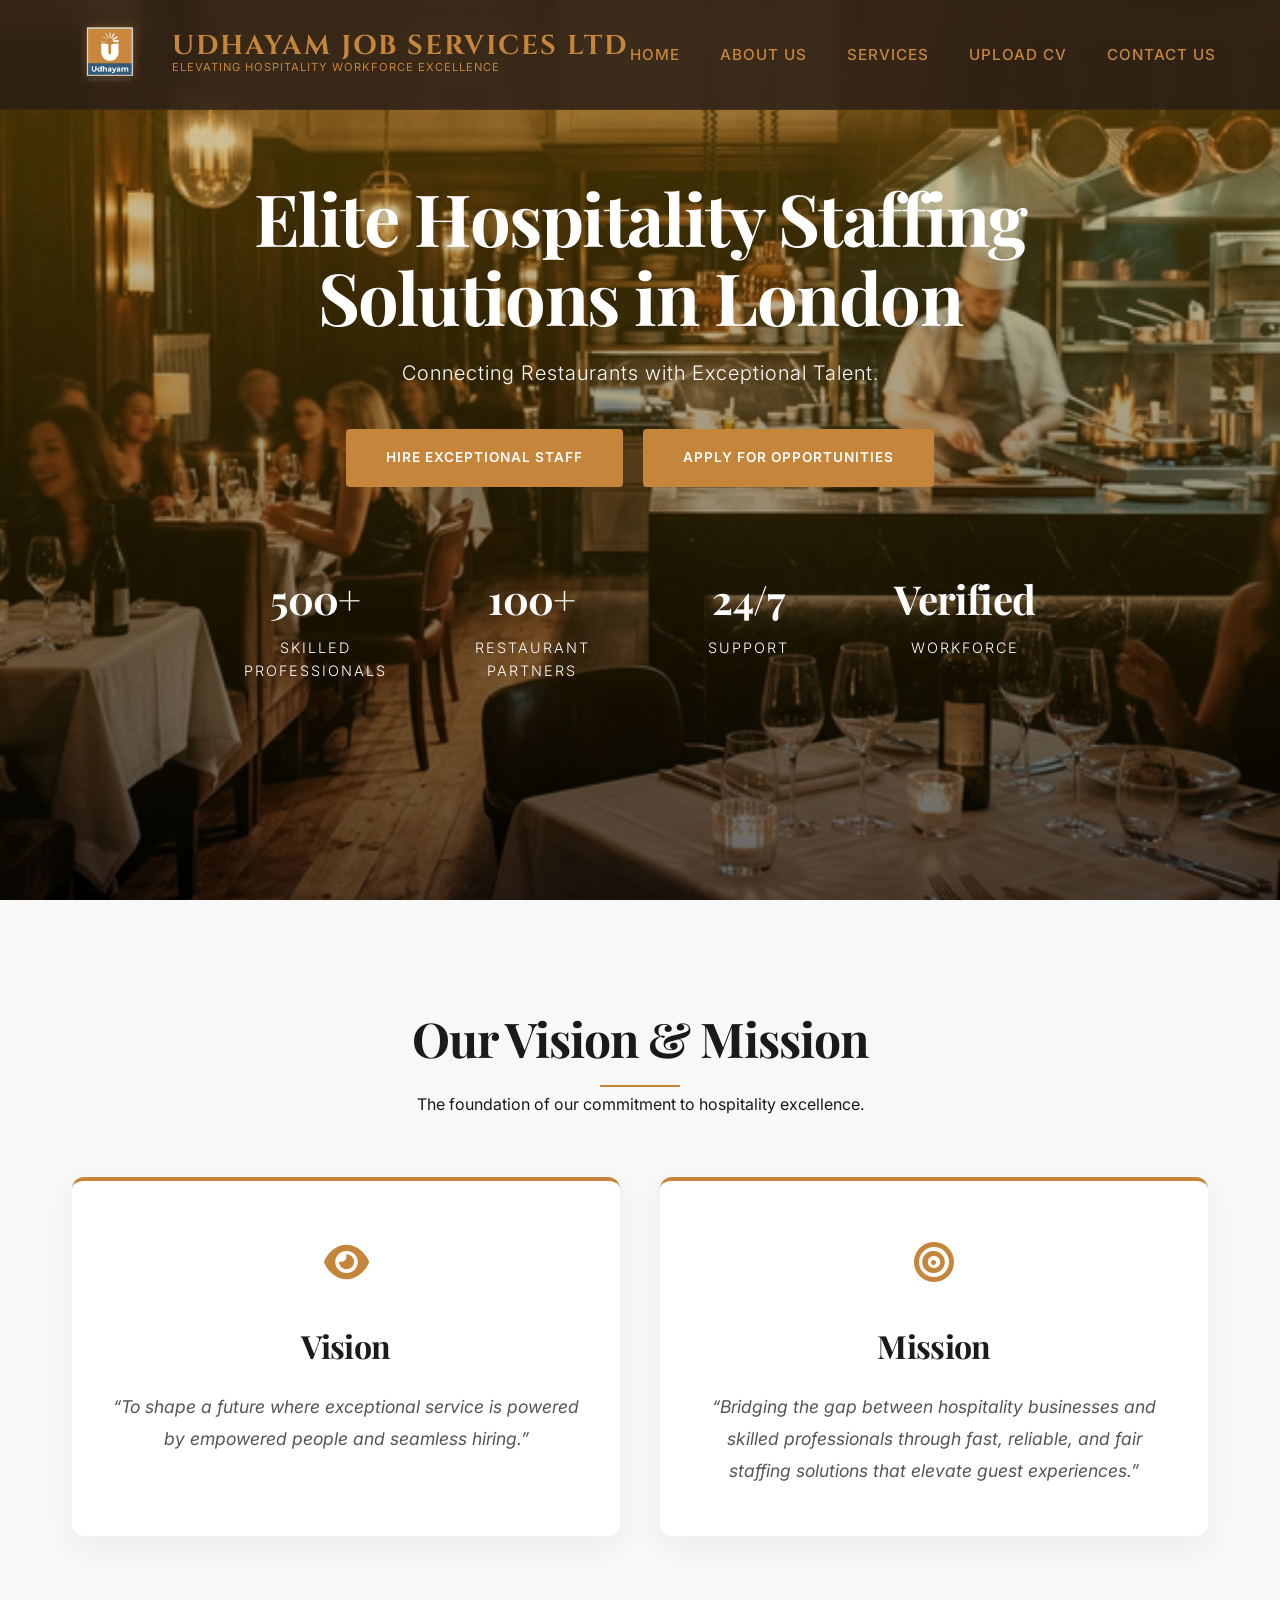
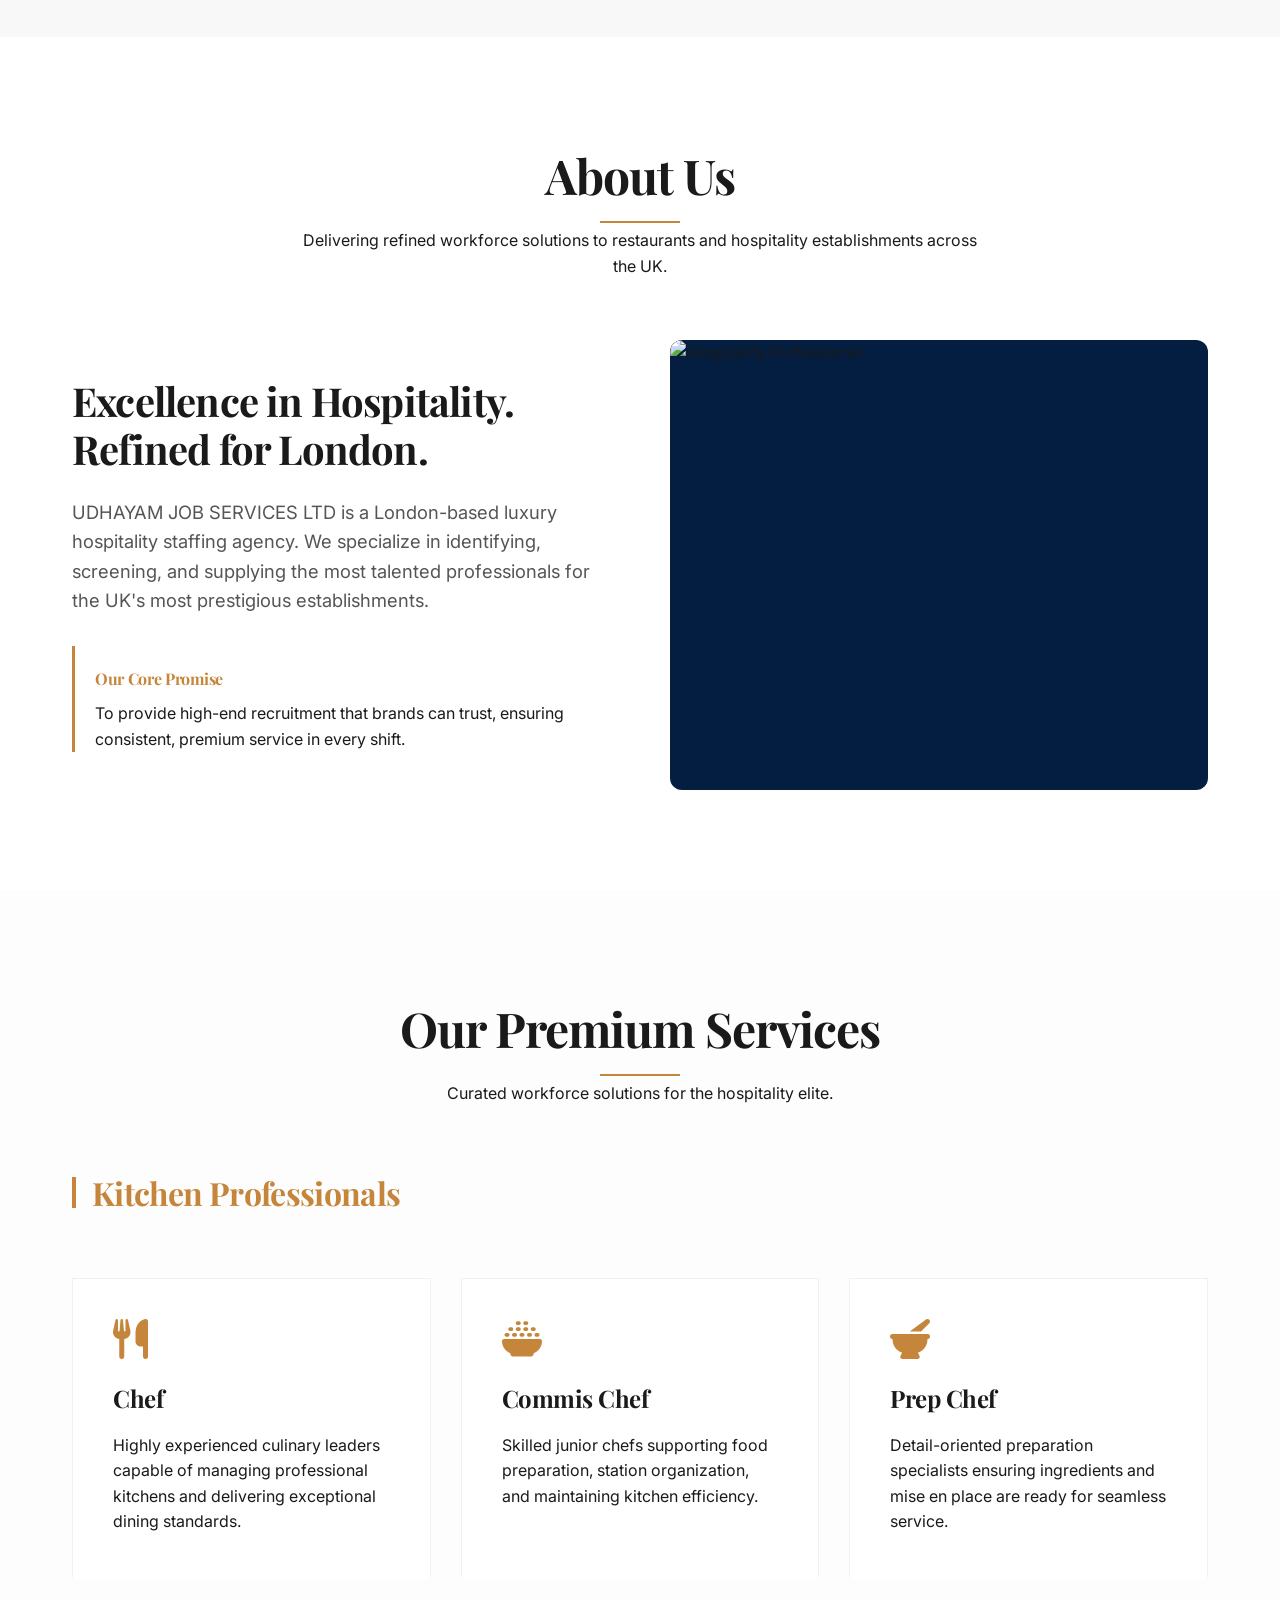
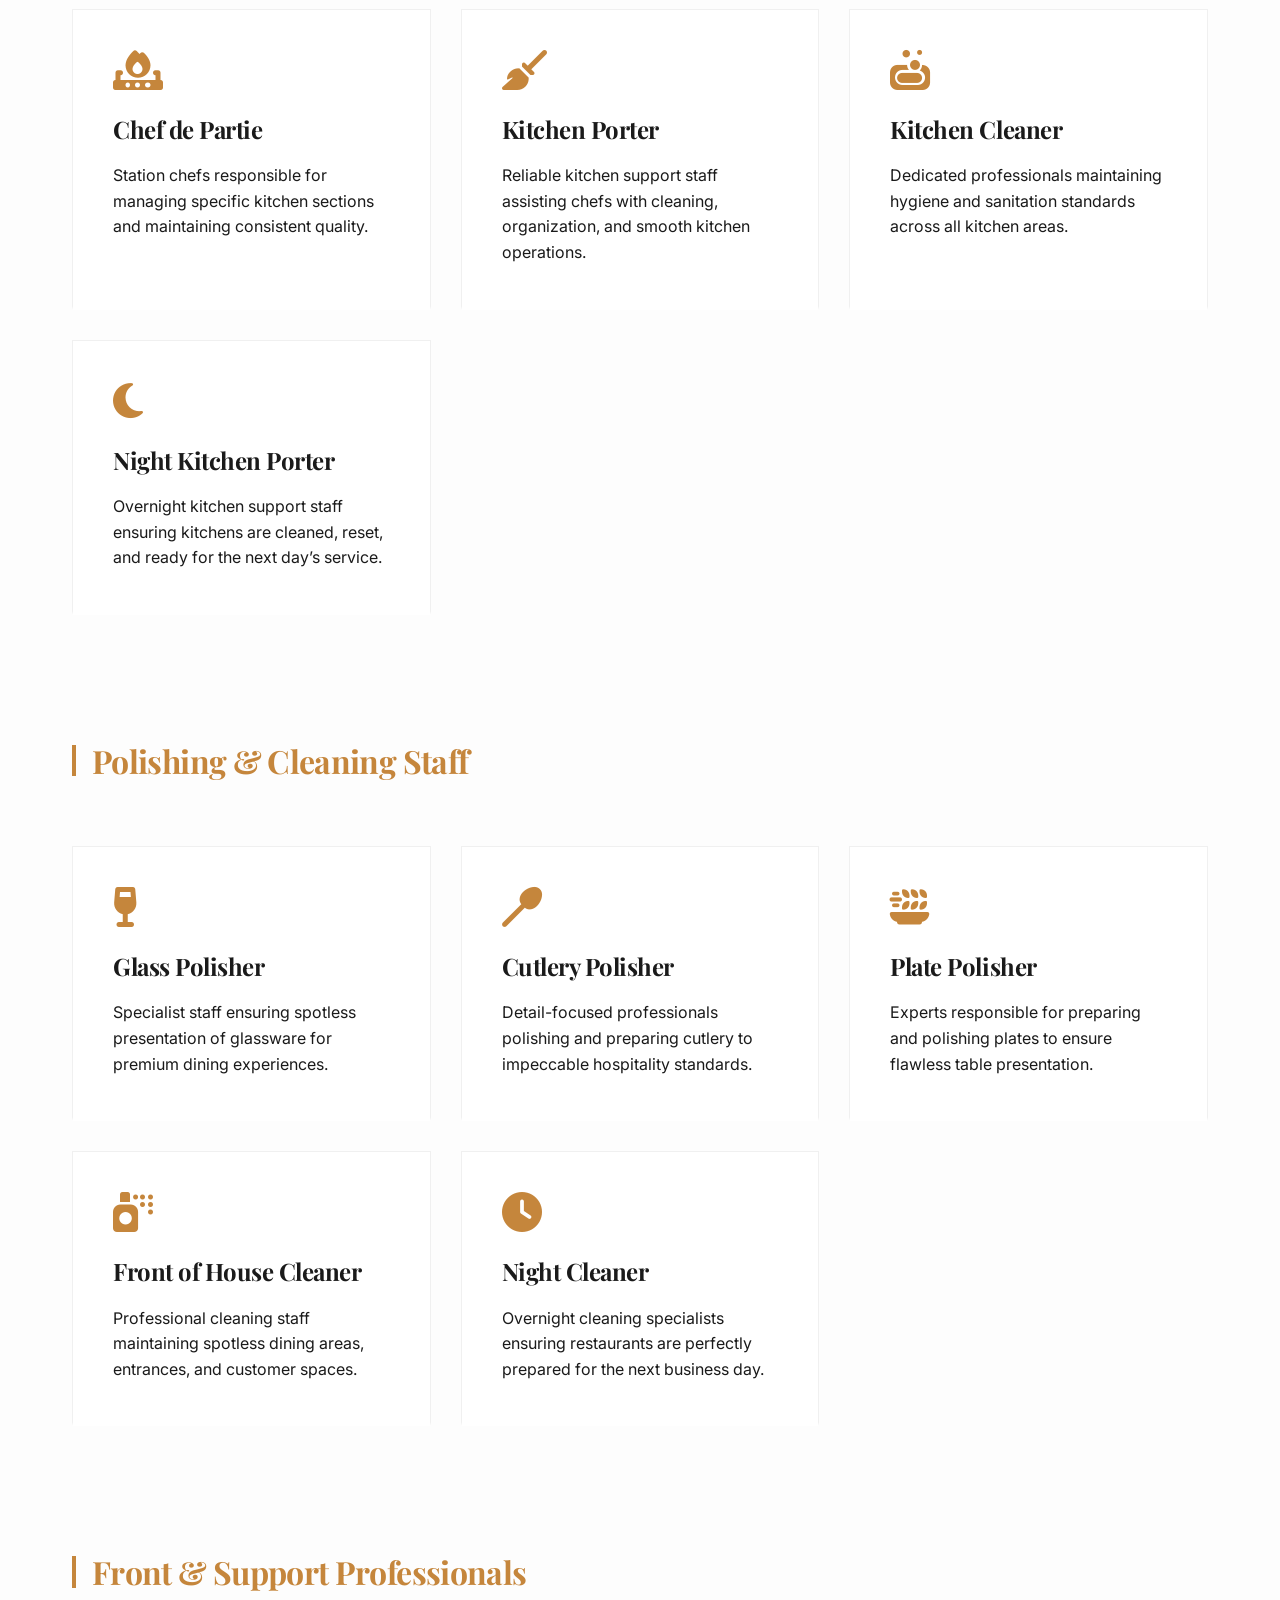
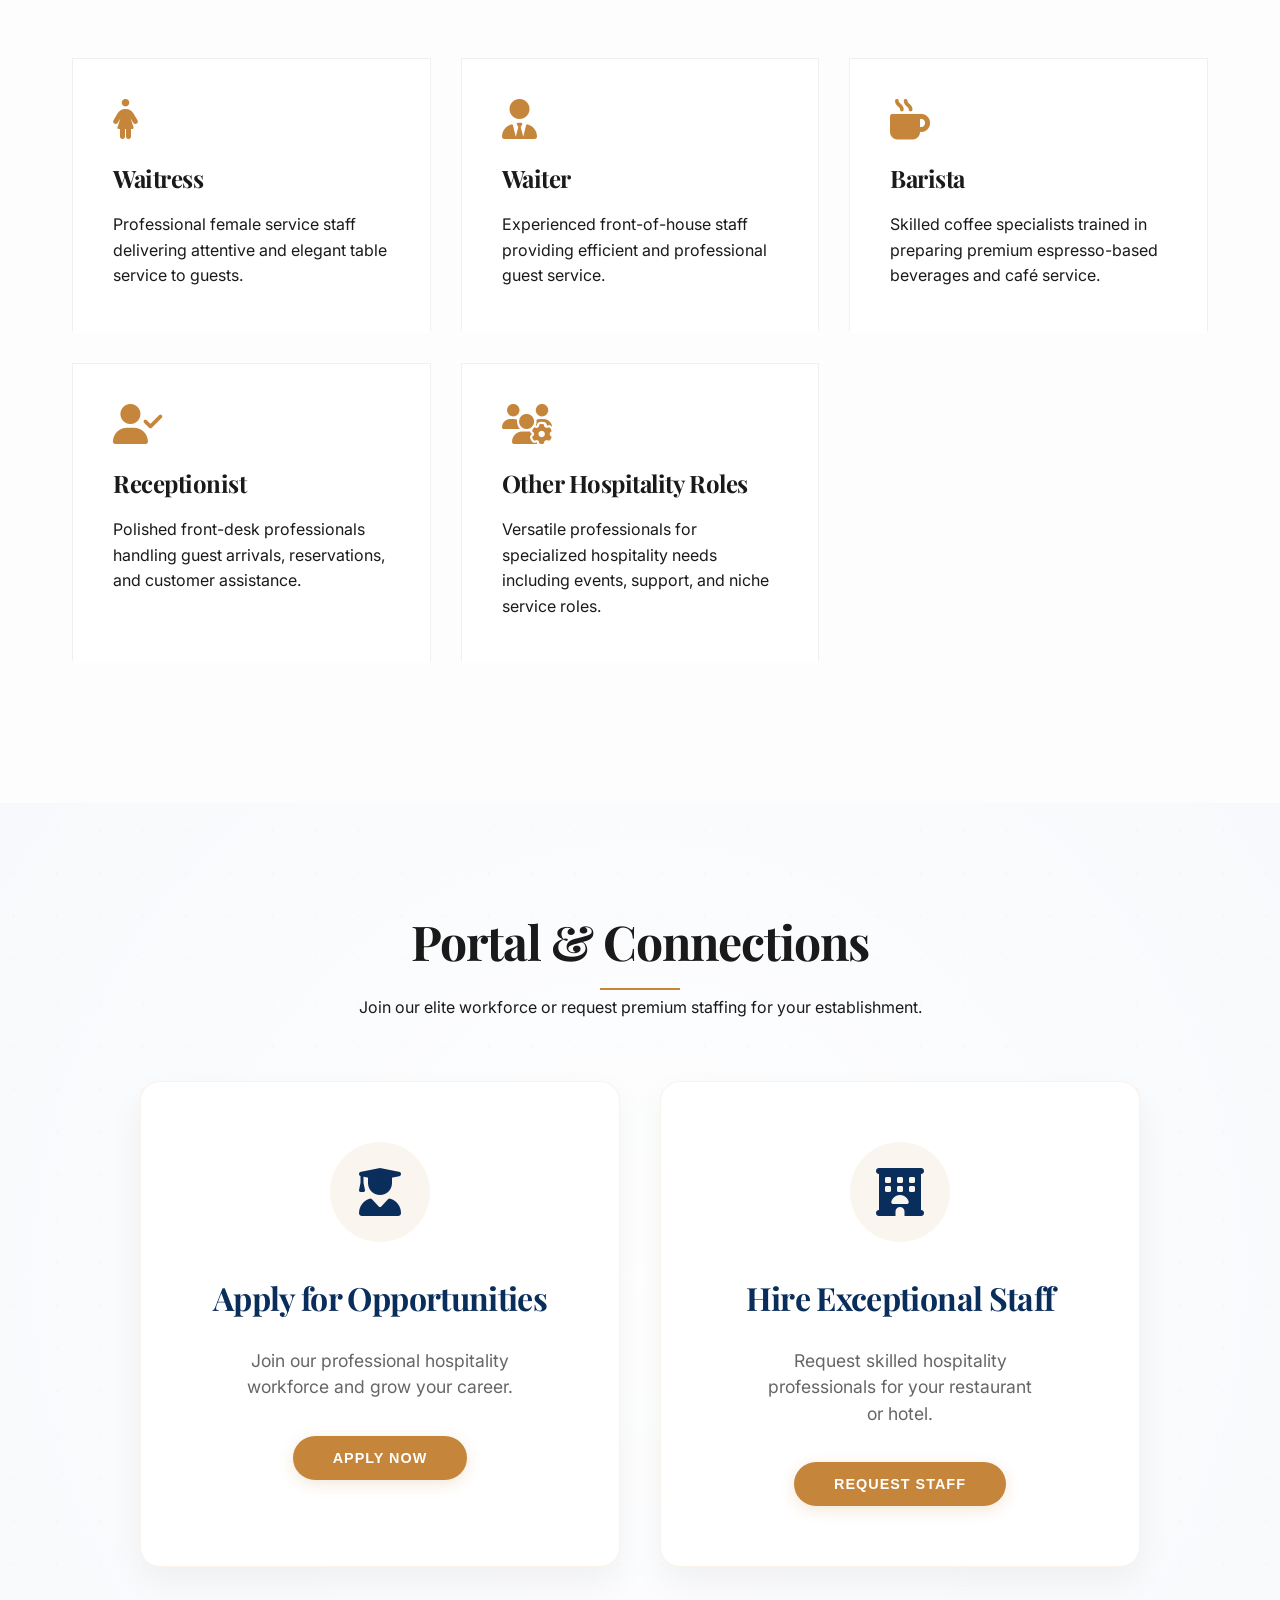
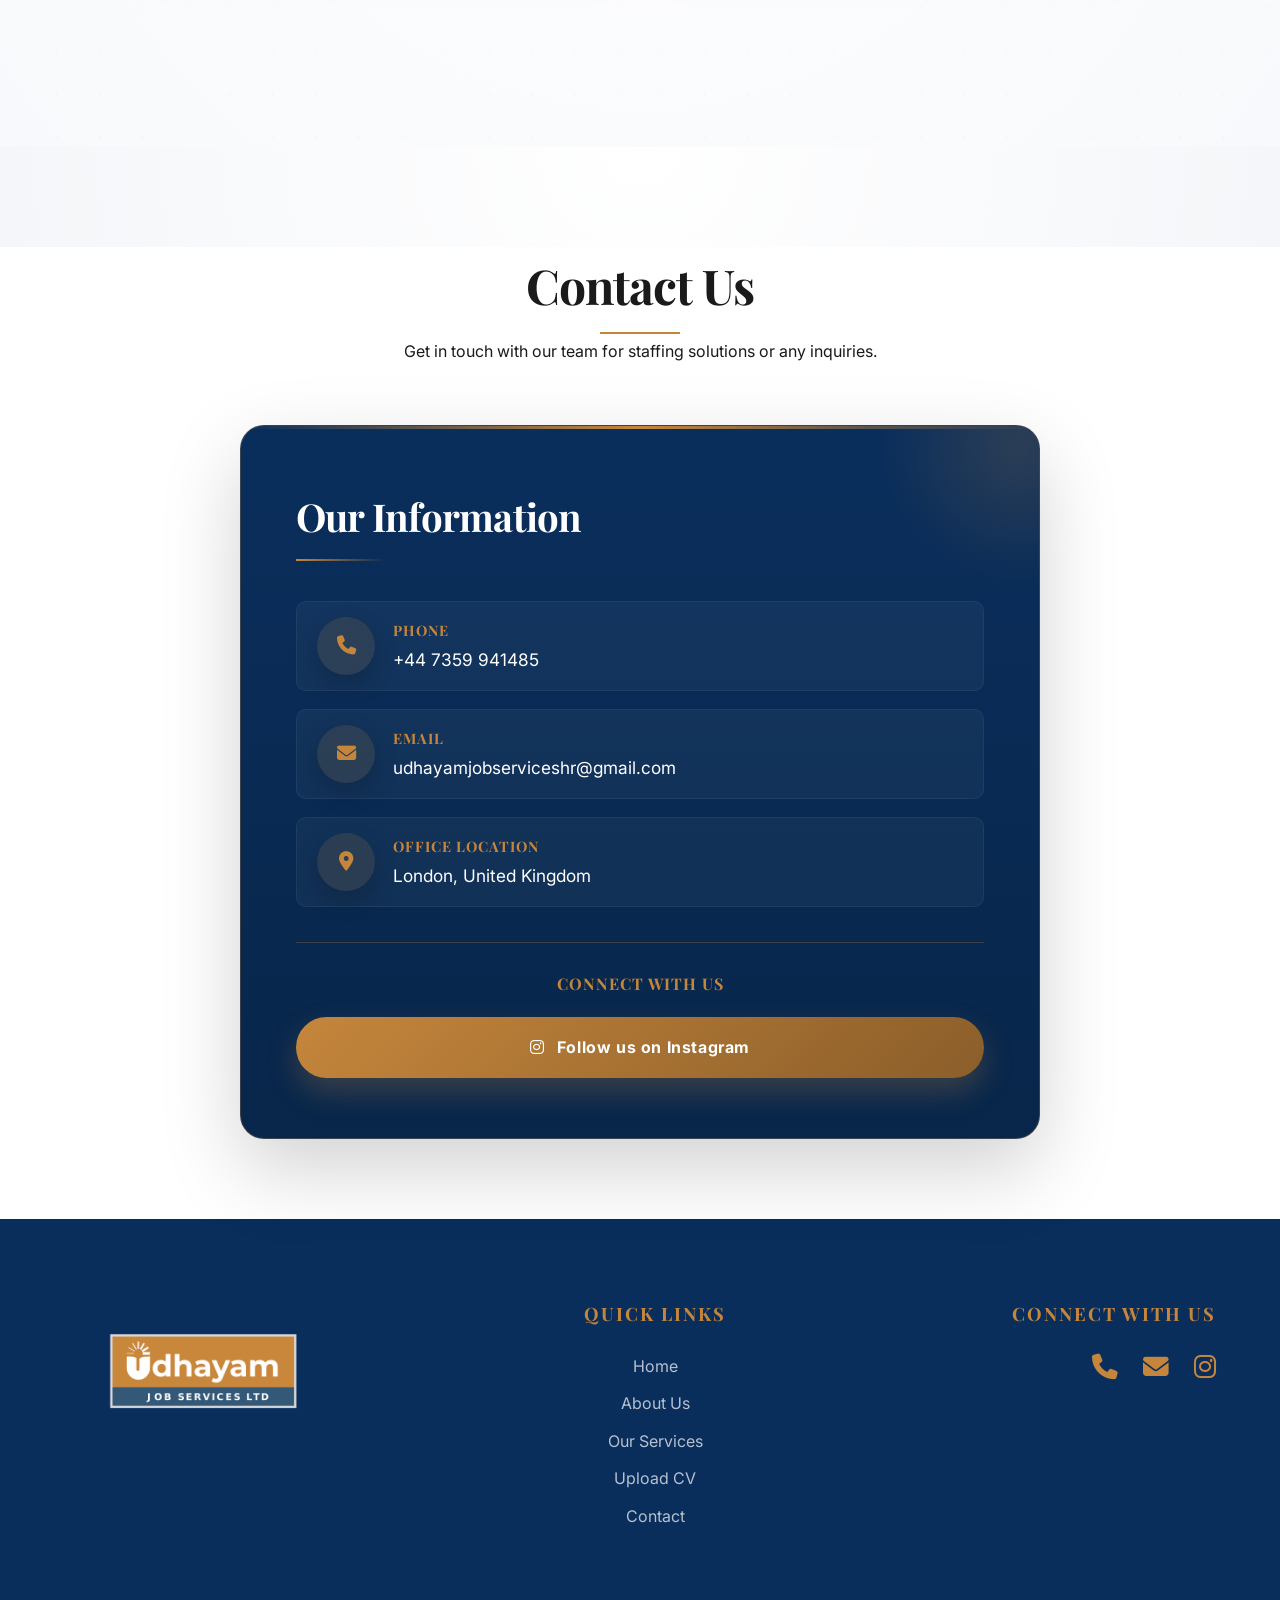
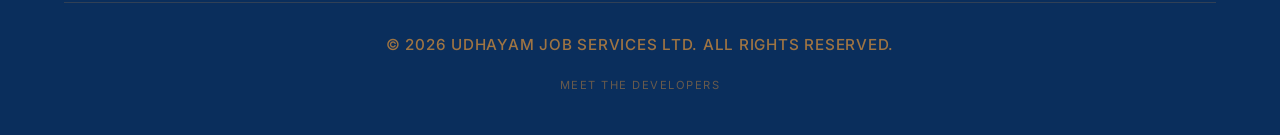
==== index.html @ 11b1199b "i" ====
<!DOCTYPE html>
<html lang="en">

<head>
    <meta charset="UTF-8">
    <meta name="viewport" content="width=device-width, initial-scale=1.0">
    <title>UDHAYAM JOB SERVICES LTD | Elite Hospitality Staffing Solutions London</title>
    <meta name="description"
        content="UDHAYAM JOB SERVICES LTD is London's premier hospitality staffing agency, providing luxury restaurants with exceptional chefs, front-of-house staff, and verified professionals.">
    <link rel="stylesheet" href="index.css?v=3.0">
    <!-- Font Awesome for Icons -->
    <link rel="stylesheet" href="https://cdnjs.cloudflare.com/ajax/libs/font-awesome/6.4.0/css/all.min.css">
    <!-- AOS Animation Library -->
    <link href="https://unpkg.com/aos@2.3.1/dist/aos.css" rel="stylesheet">
    <style>
        /* Vision & Mission Scroll Animation - Kept here for ease of entry tracking */
        #vision-mission .vm-card {
            opacity: 0;
            transform: translateY(30px);
            transition: background-color 0.35s ease, color 0.35s ease, transform 0.35s ease, opacity 0.6s ease-out;
            will-change: transform, background-color, color;
        }

        #vision-mission .vm-card.is-visible {
            opacity: 1;
            transform: translateY(0);
        }

        #vision-mission .vm-icon {
            opacity: 0;
            transform: scale(0.8);
            transition: color 0.35s ease, transform 0.4s cubic-bezier(0.175, 0.885, 0.32, 1.275), opacity 0.4s ease;
        }

        #vision-mission .vm-card.is-visible .vm-icon {
            opacity: 1;
            transform: scale(1);
            transition-delay: 0.3s;
        }

        #vision-mission .vm-card:hover,
        #vision-mission .vm-card:active {
            background-color: #0A2E5C !important;
            color: #C5863C !important;
            transform: translateY(-6px) !important;
        }

        #vision-mission .vm-card:hover .vm-icon,
        #vision-mission .vm-card:hover h3,
        #vision-mission .vm-card:hover p {
            color: inherit !important;
        }
    </style>
</head>

<body>

    <!-- Navigation -->
    <nav id="navbar">
        <div class="nav-container">
            <div class="logo-group">
                <div class="logo-with-image">
                    <img src="square.png" alt="Logo" class="main-logo-img">
                    <div class="logo-text-stack">
                        <span class="logo-text">UDHAYAM JOB SERVICES LTD</span>
                        <span class="tagline">Elevating Hospitality Workforce Excellence</span>
                    </div>
                </div>
            </div>
            <div class="menu-toggle" id="mobile-menu">
                <span></span>
                <span></span>
                <span></span>
            </div>
            <ul class="nav-links">
                <li><a href="index.html#home">Home</a></li>
                <li><a href="#about">About Us</a></li>
                <li><a href="#services">Services</a></li>
                <li><a href="upload-cv.html">Upload CV</a></li>
                <li><a href="index.html#contact-us">Contact Us</a></li>
            </ul>
        </div>
    </nav>

    <!-- Hero Section -->
    <section id="home" class="hero">
        <div class="hero-bg-zoom"></div>
        <div class="hero-overlay"></div>
        <div class="hero-content">
            <h1>Elite Hospitality Staffing Solutions in London</h1>
            <p>Connecting Restaurants with Exceptional Talent.</p>

            <div class="btn-group">
                <a href="upload-cv.html" class="btn btn-primary">Hire Exceptional Staff</a>
                <a href="upload-cv.html" class="btn btn-secondary">Apply for Opportunities</a>
            </div>

            <!-- Statistics Section -->
            <div class="stats">
                <div class="stat-item">
                    <h3 class="counter">500+</h3>
                    <p>Skilled Professionals</p>
                </div>
                <div class="stat-item">
                    <h3 class="counter">100+</h3>
                    <p>Restaurant Partners</p>
                </div>
                <div class="stat-item">
                    <h3 class="counter">24/7</h3>
                    <p>Support</p>
                </div>
                <div class="stat-item">
                    <h3 class="counter">Verified</h3>
                    <p>Workforce</p>
                </div>
            </div>
        </div>
    </section>

    <!-- Vision & Mission Section -->
    <section id="vision-mission" class="section-padding" style="background: #f8f8f8;">
        <div class="container">
            <div class="section-header" data-aos="fade-up">
                <h2 class="serif">Our Vision & Mission</h2>
                <p>The foundation of our commitment to hospitality excellence.</p>
            </div>

            <div class="vision-mission-grid">
                <!-- Vision Card -->
                <div class="vm-card animate-on-scroll">
                    <div class="vm-icon">
                        <i class="fa-solid fa-eye"></i>
                    </div>
                    <h3 class="serif">Vision</h3>
                    <p>“To shape a future where exceptional service is powered by empowered people and seamless hiring.”
                    </p>
                </div>

                <!-- Mission Card -->
                <div class="vm-card animate-on-scroll">
                    <div class="vm-icon">
                        <i class="fa-solid fa-bullseye"></i>
                    </div>
                    <h3 class="serif">Mission</h3>
                    <p>“Bridging the gap between hospitality businesses and skilled professionals through fast,
                        reliable, and fair staffing solutions that elevate guest experiences.”</p>
                </div>
            </div>
        </div>


    </section>

    <!-- About Section -->
    <section id="about" class="section-padding">
        <div class="container">
            <div class="section-header" data-aos="fade-up">
                <h2>About Us</h2>
                <p>Delivering refined workforce solutions to restaurants and hospitality establishments across the UK.
                </p>
            </div>
            <div
                style="display: grid; grid-template-columns: 1fr 1fr; gap: 60px; align-items: center; margin-top: 50px;">
                <div data-aos="fade-right">
                    <h2 class="serif" style="font-size: 2.5rem; margin-bottom: 25px; line-height: 1.2;">Excellence in
                        Hospitality. Refined for London.</h2>
                    <p style="font-size: 1.15rem; color: #555; margin-bottom: 30px;">UDHAYAM JOB SERVICES LTD is a
                        London-based luxury hospitality staffing agency. We specialize in identifying, screening, and
                        supplying the most talented professionals for the UK's most prestigious establishments.</p>
                    <div style="padding-top: 20px; border-left: 3px solid #C5863C; padding-left: 20px;">
                        <h4 style="margin-bottom: 10px; color: #C5863C;">Our Core Promise</h4>
                        <p>To provide high-end recruitment that brands can trust, ensuring consistent, premium service
                            in every shift.</p>
                    </div>
                </div>
                <div class="about-image-wrapper" data-aos="fade-left">
                    <img src="main.png" alt="Udhayam Logo" class="about-logo-overlay">
                    <img src="https://images.unsplash.com/photo-1556910103-1c02745aae4d?auto=format&fit=crop&q=80&w=800"
                        alt="Hospitality Professional" class="about-main-img">
                </div>
            </div>
        </div>
    </section>

    <!-- Services Section -->
    <section id="services" class="section-padding" style="background: #fdfdfd;">
        <div class="container">
            <div class="section-header" data-aos="fade-up">
                <h2>Our Premium Services</h2>
                <p>Curated workforce solutions for the hospitality elite.</p>
            </div>
            <h3 class="serif service-category-title" data-aos="fade-right">Kitchen Professionals</h3>
            <div class="services-grid">
                <!-- Chef -->
                <div class="service-card" data-aos="fade-up">
                    <i class="fa-solid fa-utensils"></i>
                    <h3 class="serif">Chef</h3>
                    <p>Highly experienced culinary leaders capable of managing professional kitchens and delivering
                        exceptional dining standards.</p>
                </div>
                <!-- Commis Chef -->
                <div class="service-card" data-aos="fade-up" data-aos-delay="100">
                    <i class="fa-solid fa-bowl-rice"></i>
                    <h3 class="serif">Commis Chef</h3>
                    <p>Skilled junior chefs supporting food preparation, station organization, and maintaining kitchen
                        efficiency.</p>
                </div>
                <!-- Prep Chef -->
                <div class="service-card" data-aos="fade-up" data-aos-delay="200">
                    <i class="fa-solid fa-mortar-pestle"></i>
                    <h3 class="serif">Prep Chef</h3>
                    <p>Detail-oriented preparation specialists ensuring ingredients and mise en place are ready for
                        seamless service.</p>
                </div>
                <!-- Chef de Partie -->
                <div class="service-card" data-aos="fade-up" data-aos-delay="300">
                    <i class="fa-solid fa-fire-burner"></i>
                    <h3 class="serif">Chef de Partie</h3>
                    <p>Station chefs responsible for managing specific kitchen sections and maintaining consistent
                        quality.</p>
                </div>
                <!-- Kitchen Porter -->
                <div class="service-card" data-aos="fade-up">
                    <i class="fa-solid fa-broom"></i>
                    <h3 class="serif">Kitchen Porter</h3>
                    <p>Reliable kitchen support staff assisting chefs with cleaning, organization, and smooth kitchen
                        operations.</p>
                </div>
                <!-- Kitchen Cleaner -->
                <div class="service-card" data-aos="fade-up" data-aos-delay="100">
                    <i class="fa-solid fa-soap"></i>
                    <h3 class="serif">Kitchen Cleaner</h3>
                    <p>Dedicated professionals maintaining hygiene and sanitation standards across all kitchen areas.
                    </p>
                </div>
                <!-- Night Kitchen Porter -->
                <div class="service-card" data-aos="fade-up" data-aos-delay="200">
                    <i class="fa-solid fa-moon"></i>
                    <h3 class="serif">Night Kitchen Porter</h3>
                    <p>Overnight kitchen support staff ensuring kitchens are cleaned, reset, and ready for the next
                        day’s service.</p>
                </div>
            </div>

            <!-- Polishing & Cleaning Staff -->
            <h3 class="serif service-category-title" data-aos="fade-right" style="margin-top: 80px;">Polishing &
                Cleaning Staff</h3>
            <div class="services-grid">
                <!-- Glass Polisher -->
                <div class="service-card" data-aos="fade-up">
                    <i class="fa-solid fa-wine-glass"></i>
                    <h3 class="serif">Glass Polisher</h3>
                    <p>Specialist staff ensuring spotless presentation of glassware for premium dining experiences.</p>
                </div>
                <!-- Cutlery Polisher -->
                <div class="service-card" data-aos="fade-up" data-aos-delay="100">
                    <i class="fa-solid fa-spoon"></i>
                    <h3 class="serif">Cutlery Polisher</h3>
                    <p>Detail-focused professionals polishing and preparing cutlery to impeccable hospitality standards.
                    </p>
                </div>
                <!-- Plate Polisher -->
                <div class="service-card" data-aos="fade-up" data-aos-delay="200">
                    <i class="fa-solid fa-plate-wheat"></i>
                    <h3 class="serif">Plate Polisher</h3>
                    <p>Experts responsible for preparing and polishing plates to ensure flawless table presentation.</p>
                </div>
                <!-- Front of House Cleaner -->
                <div class="service-card" data-aos="fade-up" data-aos-delay="300">
                    <i class="fa-solid fa-spray-can"></i>
                    <h3 class="serif">Front of House Cleaner</h3>
                    <p>Professional cleaning staff maintaining spotless dining areas, entrances, and customer spaces.
                    </p>
                </div>
                <!-- Night Cleaner -->
                <div class="service-card" data-aos="fade-up">
                    <i class="fa-solid fa-clock"></i>
                    <h3 class="serif">Night Cleaner</h3>
                    <p>Overnight cleaning specialists ensuring restaurants are perfectly prepared for the next business
                        day.</p>
                </div>
            </div>

            <!-- Front & Support Professionals -->
            <h3 class="serif service-category-title" data-aos="fade-right" style="margin-top: 80px;">Front & Support
                Professionals</h3>
            <div class="services-grid">
                <!-- Waitress -->
                <div class="service-card" data-aos="fade-up">
                    <i class="fa-solid fa-person-dress"></i>
                    <h3 class="serif">Waitress</h3>
                    <p>Professional female service staff delivering attentive and elegant table service to guests.</p>
                </div>
                <!-- Waiter -->
                <div class="service-card" data-aos="fade-up" data-aos-delay="100">
                    <i class="fa-solid fa-user-tie"></i>
                    <h3 class="serif">Waiter</h3>
                    <p>Experienced front-of-house staff providing efficient and professional guest service.</p>
                </div>
                <!-- Barista -->
                <div class="service-card" data-aos="fade-up" data-aos-delay="200">
                    <i class="fa-solid fa-mug-hot"></i>
                    <h3 class="serif">Barista</h3>
                    <p>Skilled coffee specialists trained in preparing premium espresso-based beverages and café
                        service.</p>
                </div>
                <!-- Receptionist -->
                <div class="service-card" data-aos="fade-up" data-aos-delay="300">
                    <i class="fa-solid fa-user-check"></i>
                    <h3 class="serif">Receptionist</h3>
                    <p>Polished front-desk professionals handling guest arrivals, reservations, and customer assistance.
                    </p>
                </div>
                <!-- Other Hospitality Roles -->
                <div class="service-card" data-aos="fade-up" data-aos-delay="400">
                    <i class="fa-solid fa-users-gear"></i>
                    <h3 class="serif">Other Hospitality Roles</h3>
                    <p>Versatile professionals for specialized hospitality needs including events, support, and niche
                        service roles.</p>
                </div>
            </div>
        </div>
    </section>

    <!-- Job Portal Section -->
    <section id="portal" class="section-padding">
        <div class="portal-bg-zoom"></div>
        <div class="container" style="position: relative; z-index: 1;">
            <div class="section-header" data-aos="fade-up">
                <h2>Portal & Connections</h2>
                <p>Join our elite workforce or request premium staffing for your establishment.</p>
            </div>

            <!-- Portal Interactive Cards -->
            <div class="portal-toggle-group" data-aos="fade-up">
                <!-- Candidate Card -->
                <div class="portal-card" onclick="togglePortal('candidate')">
                    <div class="portal-icon-circle">
                        <i class="fa-solid fa-user-graduate"></i>
                    </div>
                    <h3 class="serif">Apply for Opportunities</h3>
                    <p class="card-desc">Join our professional hospitality workforce and grow your career.</p>
                    <button class="btn-gold">Apply Now</button>
                </div>

                <!-- Restaurant Card -->
                <div class="portal-card" onclick="togglePortal('restaurant')">
                    <div class="portal-icon-circle">
                        <i class="fa-solid fa-hotel"></i>
                    </div>
                    <h3 class="serif">Hire Exceptional Staff</h3>
                    <p class="card-desc">Request skilled hospitality professionals for your restaurant or hotel.</p>
                    <button class="btn-gold">Request Staff</button>
                </div>
            </div>

            <div class="contact-container">
                <!-- A) Apply for Opportunities -->
                <div id="candidate-portal" class="portal-form-content" data-aos="fade-up">
                    <div class="contact-form">
                        <h3 class="serif form-section-title">Apply for Opportunities</h3>
                        <p style="margin-bottom: 30px; color: #555;">Join London's most prestigious hospitality staffing
                            network.</p>

                        <form id="candidateForm">
                            <div class="form-group">
                                <label>Full Name *</label>
                                <input type="text" class="form-control" required placeholder="John Doe">
                            </div>
                            <div style="display: grid; grid-template-columns: 1fr 1fr; gap: 20px;">
                                <div class="form-group">
                                    <label>Native Place *</label>
                                    <input type="text" class="form-control" required placeholder="Country/City">
                                </div>
                                <div class="form-group">
                                    <label>Current UK Location *</label>
                                    <input type="text" class="form-control" required placeholder="London Borough">
                                </div>
                            </div>
                            <div style="display: grid; grid-template-columns: 1fr 1fr; gap: 20px;">
                                <div class="form-group">
                                    <label>Visa Status *</label>
                                    <select class="form-control" required>
                                        <option value="">Select Status</option>
                                        <option value="Student">Student</option>
                                        <option value="PSW">PSW</option>
                                        <option value="No Visa">No Visa</option>
                                        <option value="Other">Other</option>
                                    </select>
                                </div>
                                <div class="form-group">
                                    <label>Postcode *</label>
                                    <input type="text" class="form-control" required placeholder="SW1A 1AA">
                                </div>
                            </div>
                            <div class="form-group">
                                <label>Working Experience (Hospitality) *</label>
                                <textarea class="form-control" style="height: 100px;"
                                    placeholder="Describe your relevant roles..." required></textarea>
                            </div>
                            <div class="form-group">
                                <label>Upload CV (PDF/DOC) *</label>
                                <input type="file" class="form-control" accept=".pdf,.doc,.docx" required>
                            </div>
                            <div style="display: grid; grid-template-columns: 1fr 1fr; gap: 20px;">
                                <div class="form-group">
                                    <label>Phone Number *</label>
                                    <input type="tel" class="form-control" required placeholder="+44 7359 941485">
                                </div>
                                <div class="form-group">
                                    <label>Email Address *</label>
                                    <input type="email" class="form-control" required placeholder="email@address.com">
                                </div>
                            </div>
                            <button type="submit" class="btn btn-primary" style="width: 100%;">Submit
                                Application</button>
                        </form>
                        <div id="candidateSuccess" class="success-message">
                            <i class="fa-solid fa-circle-check" style="font-size: 2rem; margin-bottom: 10px;"></i>
                            <h4>Application Submitted!</h4>
                            <p>Thank you for choosing UDHAYAM JOB SERVICES LTD. Our recruitment team will review your
                                application soon.</p>
                        </div>
                    </div>
                </div>

                <!-- B) Hire Exceptional Staff -->
                <div id="restaurant-portal" class="portal-form-content" data-aos="fade-up">
                    <div class="contact-form">
                        <h3 class="serif form-section-title">Hire Exceptional Staff</h3>
                        <p style="margin-bottom: 30px; color: #555;">Secure elite workforce solutions for your
                            hospitality establishment.</p>

                        <form id="restaurantForm">
                            <div class="form-group">
                                <label>Restaurant Name *</label>
                                <input type="text" class="form-control" required placeholder="Name of establishment">
                            </div>
                            <div class="form-group">
                                <label>Contact Person *</label>
                                <input type="text" class="form-control" required placeholder="Name">
                            </div>
                            <div style="display: grid; grid-template-columns: 1fr 1fr; gap: 20px;">
                                <div class="form-group">
                                    <label>Phone *</label>
                                    <input type="tel" class="form-control" required placeholder="+44 7359 941485">
                                </div>
                                <div class="form-group">
                                    <label>Email *</label>
                                    <input type="email" class="form-control" required
                                        placeholder="restaurant-email@address.com">
                                </div>
                            </div>
                            <div class="form-group">
                                <label>Job Roles Required (Multi-select) *</label>
                                <div
                                    style="display: grid; grid-template-columns: 1fr 1fr; gap: 5px; background: #fff; padding: 15px; border: 1px solid #ddd;">
                                    <label style="font-weight: normal;"><input type="checkbox"> Chef</label>
                                    <label style="font-weight: normal;"><input type="checkbox"> CDP</label>
                                    <label style="font-weight: normal;"><input type="checkbox"> Wait Staff</label>
                                    <label style="font-weight: normal;"><input type="checkbox"> Kitchen Porter</label>
                                    <label style="font-weight: normal;"><input type="checkbox"> Barista</label>
                                    <label style="font-weight: normal;"><input type="checkbox"> Cleaner</label>
                                </div>
                            </div>
                            <div class="form-group">
                                <label>Additional Requirements</label>
                                <textarea class="form-control" style="height: 100px;"
                                    placeholder="Specify any requirements..."></textarea>
                            </div>
                            <button type="submit" class="btn btn-primary"
                                style="width: 100%; background: #002366;">Request
                                Staff</button>
                        </form>
                        <div id="restaurantSuccess" class="success-message">
                            <i class="fa-solid fa-circle-check" style="font-size: 2rem; margin-bottom: 10px;"></i>
                            <h4>Request Received!</h4>
                            <p>Our staffing specialists will be in touch shortly to finalize the deployment.</p>
                        </div>
                    </div>
                </div>
            </div>
        </div>
    </section>

    <!-- Contact Us Section -->
    <section id="contact-us" class="section-padding contact-bg"></section>
    <div class="container">
        <div class="section-header" data-aos="fade-up">
            <h2>Contact Us</h2>
            <p>Get in touch with our team for staffing solutions or any inquiries.</p>
        </div>

        <div class="contact-page-container">
            <!-- Contact Form -->

            <!-- Contact Info Column -->
            <div class="contact-info-column" data-aos="fade-left">
                <div class="contact-info-box">
                    <h3 class="serif contact-title">Our Information</h3>

                    <div class="info-item">
                        <a href="tel:+447359941485"><i class="fa-solid fa-phone"></i></a>
                        <div>
                            <h4>Phone</h4>
                            <p><a href="tel:+447359941485">+44 7359 941485</a></p>
                        </div>
                    </div>

                    <div class="info-item">
                        <a href="mailto:udhayamjobserviceshr@gmail.com"><i class="fa-solid fa-envelope"></i></a>
                        <div>
                            <h4>Email</h4>
                            <p><a href="mailto:udhayamjobserviceshr@gmail.com">udhayamjobserviceshr@gmail.com</a></p>
                        </div>
                    </div>

                    <div class="info-item">
                        <i class="fa-solid fa-location-dot"></i>
                        <div>
                            <h4>Office Location</h4>
                            <p>London, United Kingdom</p>
                        </div>
                    </div>

                    <div class="social-connect">
                        <h4 class="social-heading">Connect With Us</h4>
                        <a href="https://www.instagram.com/udhayamjobservices?igsh=MWR6b2V1N2szbWtobw==" target="_blank"
                            class="instagram-btn">
                            <i class="fa-brands fa-instagram"></i>
                            <span>Follow us on Instagram</span>
                        </a>
                    </div>
                </div>
            </div>
        </div>
    </div>
    </section>

    <!-- Footer -->
    <footer class="footer-copyright">
        <div class="footer-top">
            <div class="footer-brand">
                <img src="rectangle.png" class="footer-logo" loading="lazy">
            </div>

            <div class="footer-links">
                <h2 class="serif">Quick Links</h2>
                <ul>
                    <li><a href="index.html">Home</a></li>
                    <li><a href="#about">About Us</a></li>
                    <li><a href="#services">Our Services</a></li>
                    <li><a href="upload-cv.html">Upload CV</a></li>
                    <li><a href="index.html#contact-us">Contact</a></li>
                </ul>
            </div>

            <div class="footer-social">
                <h2 class="serif">Connect With Us</h2>
                <div class="social-icons">
                    <a href="tel:+447359941485" title="Call Us"><i class="fa-solid fa-phone"></i></a>
                    <a href="mailto:udhayamjobserviceshr@gmail.com" title="Email Us"><i
                            class="fa-solid fa-envelope"></i></a>
                    <a href="https://www.instagram.com/udhayamjobservices?igsh=MWR6b2V1N2szbWtobw==" target="_blank"
                        title="Instagram"><i class="fa-brands fa-instagram"></i></a>
                </div>
            </div>
        </div>

        <div class="copyright-divider"></div>
        <p class="copyright-text">&copy; 2026 UDHAYAM JOB SERVICES LTD. All Rights Reserved.</p>
        <a href="https://www.instagram.com/intellex.web?igsh=MWlkODZuMmt0bjJleg==" class="meet-developers"
            target="_blank" rel="noopener noreferrer">Meet the Developers</a>
    </footer>



    <script src="https://unpkg.com/aos@2.3.1/dist/aos.js"></script>
    <script>
        AOS.init({
            duration: 1000,
            once: true,
            easing: 'ease-out-quad'
        });

        // Mobile Menu Toggle
        const menuToggle = document.getElementById('mobile-menu');
        const navLinks = document.querySelector('.nav-links');

        menuToggle.addEventListener('click', () => {
            menuToggle.classList.toggle('active');
            navLinks.classList.toggle('active');
        });

        // Close menu when link is clicked
        document.querySelectorAll('.nav-links a').forEach(link => {
            link.addEventListener('click', () => {
                menuToggle.classList.remove('active');
                navLinks.classList.remove('active');
            });
        });

        // Sticky Navbar logic
        window.addEventListener('scroll', function () {
            const nav = document.getElementById('navbar');
            if (window.scrollY > 50) {
                nav.classList.add('sticky');
            } else {
                nav.classList.remove('sticky');
            }
        });

        // Staged Animation for Vision & Mission using Intersection Observer
        const observerOptions = {
            threshold: 0.2,
            once: true
        };

        const animationObserver = new IntersectionObserver((entries, observer) => {
            entries.forEach(entry => {
                if (entry.isIntersecting) {
                    entry.target.classList.add('is-visible');
                    observer.unobserve(entry.target); // Trigger only once
                }
            });
        }, observerOptions);

        document.querySelectorAll('.animate-on-scroll').forEach(el => {
            animationObserver.observe(el);
        });

        // Portal Toggle Logic
        function togglePortal(type) {
            const candidatePortal = document.getElementById('candidate-portal');
            const restaurantPortal = document.getElementById('restaurant-portal');
            const btns = document.querySelectorAll('.portal-card');

            // Reset active states
            btns.forEach(btn => btn.classList.remove('active'));
            candidatePortal.classList.remove('active');
            restaurantPortal.classList.remove('active');

            // Show selected portal
            if (type === 'candidate') {
                candidatePortal.classList.add('active');
                btns[0].classList.add('active');
            } else if (type === 'restaurant') {
                restaurantPortal.classList.add('active');
                btns[1].classList.add('active');
            }

            // Smooth scroll to form
            setTimeout(() => {
                const targetId = type === 'candidate' ? 'candidate-portal' : 'restaurant-portal';
                document.getElementById(targetId).scrollIntoView({ behavior: 'smooth', block: 'start' });
            }, 100);
        }

        // Form submission simulation
        document.getElementById('candidateForm').addEventListener('submit', function (e) {
            e.preventDefault();
            this.style.display = 'none';
            document.getElementById('candidateSuccess').style.display = 'block';
        });

        document.getElementById('restaurantForm').addEventListener('submit', function (e) {
            e.preventDefault();
            this.style.display = 'none';
            document.getElementById('restaurantSuccess').style.display = 'block';
        });


    </script>

</body>

</html>
---- index.css ----
@import url('https://fonts.googleapis.com/css2?family=Cinzel:wght@400;700;900&family=Inter:ital,opsz,wght@0,14..32,100..900;1,14..32,100..900&family=Playfair+Display:ital,wght@0,400..900;1,400..900&display=swap');

html {
  scroll-behavior: smooth;
}


:root {
  --primary: #C5863C;
  /* Golden Yellow (formerly Deep Royal Blue) */
  --accent-gold: linear-gradient(135deg, #C5863C 0%, #C5863C 100%);
  --gold-static: #C5863C;
  --white: #FFFFFF;
  --text-dark: #1A1A1A;
  --text-light: #555555;
  --glass-bg: rgba(255, 255, 255, 0.1);
  --glass-border: rgba(255, 255, 255, 0.2);
  --shadow-premium: 0 10px 30px rgba(0, 0, 0, 0.1);
  --transition-smooth: all 0.5s cubic-bezier(0.4, 0, 0.2, 1);
  --animation-curve: cubic-bezier(0.22, 1, 0.36, 1);
}

* {
  margin: 0;
  padding: 0;
  box-sizing: border-box;
}

body {
  font-family: 'Inter', sans-serif;
  background-color: var(--white);
  color: var(--text-dark);
  line-height: 1.6;
  overflow-x: hidden;
}

h1,
h2,
h3,
h4,
.serif {
  font-family: 'Playfair Display', serif;
  font-weight: 700;
  letter-spacing: -0.02em;
}

/* --- Layout Utility --- */
.container {
  max-width: 1200px;
  margin: 0 auto;
  padding: 0 2rem;
}

.section-padding {
  padding: 100px 0;
}

#contact-us {
  padding-top: 70px;
  padding-bottom: 30px;
}

/* --- Navigation --- */
nav {
  position: fixed;
  top: 0;
  left: 0;
  width: 100%;
  height: 110px;
  display: flex;
  align-items: center;
  z-index: 1000;
  transition: all 0.4s ease;
  transition: var(--transition-smooth);
  background: rgba(43, 31, 24, 0.85);
  /* Warm Luxury Brown */
  backdrop-filter: blur(10px);
  -webkit-backdrop-filter: blur(10px);
  border-bottom: 1px solid rgba(184, 134, 11, 0.1);
}

nav.sticky {
  background: rgba(30, 20, 15, 0.98);
  /* Darker Brown on Scroll */
  height: 110px;
  box-shadow: 0 5px 20px rgba(0, 0, 0, 0.3);
}

.nav-container {
  width: 100%;
  max-width: 1400px;
  margin: 0 auto;
  display: flex;
  justify-content: space-between;
  align-items: center;
  padding: 0 4rem;
}

.logo-with-image {
  display: flex;
  align-items: center;
  gap: 18px;
}

.main-logo-img {
  width: 90px !important;
  height: auto;
  filter: drop-shadow(0 0 5px rgba(197, 134, 60, 0.4));
  transition: all 0.3s ease;
}

.sticky .main-logo-img {
  width: 90px !important;
}

.logo-with-image:hover .main-logo-img {
  transform: scale(1.05);
}

.logo-text-stack {
  display: flex;
  flex-direction: column;
}

.logo-text {
  font-family: 'Cinzel', serif;
  font-size: 1.7rem;
  font-weight: 700;
  background: var(--accent-gold);
  -webkit-background-clip: text;
  background-clip: text;
  -webkit-text-fill-color: transparent;
  letter-spacing: 2px;
  text-transform: uppercase;
  line-height: 1;
  transition: font-size 0.3s ease;
}

.sticky .logo-text {
  font-size: 1.7rem;
}

.tagline {
  font-size: 0.7rem;
  color: #C5863C;
  /* Gold Tagline */
  text-transform: uppercase;
  letter-spacing: 1px;
}

.nav-links {
  display: flex;
  gap: 2.5rem;
  list-style: none;
  align-items: center;
}

.nav-links a {
  text-decoration: none;
  color: #C5863C;
  /* Golden Yellow Menu Text */
  font-weight: 500;
  font-size: 0.95rem;
  transition: var(--transition-smooth);
  text-transform: uppercase;
  letter-spacing: 1px;
}

.nav-links a:hover {
  color: #FFFFFF;
  /* White Hover Effect */
}

/* --- Hamburger Menu --- */
.menu-toggle {
  display: none;
  flex-direction: column;
  gap: 6px;
  cursor: pointer;
  z-index: 1100;
  padding: 10px;
  border-radius: 8px;
  transition: var(--transition-smooth);
}

.menu-toggle:hover {
  background: rgba(197, 134, 60, 0.1);
}

.menu-toggle span {
  width: 25px;
  height: 2px;
  background-color: #FFFFFF;
  transition: var(--transition-smooth);
}

.menu-toggle.active span:nth-child(1) {
  transform: rotate(45deg) translate(8px, 8px);
  background-color: var(--primary);
}

.menu-toggle.active span:nth-child(2) {
  opacity: 0;
  transform: translateX(10px);
}

.menu-toggle.active span:nth-child(3) {
  transform: rotate(-45deg) translate(8px, -8px);
  background-color: var(--primary);
}


/* --- Hero Section --- */
.hero {
  height: 100vh;
  position: relative;
  overflow: hidden;
  display: flex;
  align-items: center;
  justify-content: center;
  color: var(--white);
  text-align: center;
  flex-direction: column;
}

.hero-bg-zoom {
  position: absolute;
  top: 0;
  left: 0;
  width: 100%;
  height: 100%;
  background: url('hero.png') center/cover no-repeat;
  animation: heroKenBurns 15s ease-out forwards;
  z-index: 0;
}

@keyframes heroKenBurns {
  0% {
    transform: scale(1);
  }

  100% {
    transform: scale(1.1);
  }
}

.hero-overlay {
  position: absolute;
  top: 0;
  left: 0;
  width: 100%;
  height: 100%;
  background: linear-gradient(to bottom, rgba(184, 134, 11, 0.4), rgba(0, 0, 0, 0.6));
  z-index: 1;
}

.hero-content {
  position: relative;
  z-index: 2;
  max-width: 900px;
  padding: 0 2rem;
  display: flex;
  flex-direction: column;
  align-items: center;
  justify-content: center;
}

.hero h1 {
  font-size: 4.5rem;
  margin-bottom: 20px;
  line-height: 1.1;
  opacity: 0;
  transform: translateY(40px);
  animation: fadeInUp 1.2s var(--animation-curve) forwards 0.3s;
}

.hero p {
  font-size: 1.25rem;
  margin-bottom: 40px;
  font-weight: 300;
  letter-spacing: 1px;
  opacity: 0;
  transform: translateY(40px);
  animation: fadeInUp 1.2s var(--animation-curve) forwards 0.6s;
}

/* --- Buttons --- */
.btn-group {
  display: flex;
  gap: 20px;
  justify-content: center;
  opacity: 0;
  animation: fadeInUp 1.2s var(--animation-curve) forwards 0.9s;
}

.btn {
  padding: 18px 40px;
  border-radius: 4px;
  text-decoration: none;
  font-weight: 600;
  text-transform: uppercase;
  letter-spacing: 1px;
  font-size: 0.85rem;
  transition: var(--transition-smooth);
  cursor: pointer;
}

.btn-primary {
  background: var(--accent-gold);
  color: var(--white);
  border: none;
}

.btn-secondary {
  background: var(--accent-gold);
  color: var(--white);
  border: none;
}


.btn:hover {
  transform: translateY(-5px);
  box-shadow: 0 10px 20px rgba(0, 0, 0, 0.2);
}

/* --- Glassmorphism --- */
.glass-card {
  background: rgba(255, 255, 255, 0.05);
  backdrop-filter: blur(10px);
  border: 1px solid rgba(255, 255, 255, 0.2);
  border-radius: 12px;
  padding: 40px;
  transition: var(--transition-smooth);
}

.glass-card:hover {
  background: rgba(255, 255, 255, 0.1);
  border-color: rgba(197, 134, 60, 0.3);
}

/* --- Statistics Section --- */
.stats {
  display: grid;
  grid-template-columns: repeat(4, 1fr);
  gap: 30px;
  margin-top: 80px;
  opacity: 0;
  animation: fadeInUp 1.2s var(--animation-curve) forwards 1.2s;
  width: 100%;
  text-align: center;
}

.stat-item h3 {
  font-size: 2.5rem;
  color: var(--white);
  margin-bottom: 5px;
}

.stat-item p {
  font-size: 0.9rem;
  text-transform: uppercase;
  letter-spacing: 2px;
  opacity: 0.8;
}

/* --- Services Grid --- */
.services-grid {
  display: grid;
  grid-template-columns: repeat(auto-fill, minmax(280px, 1fr));
  gap: 30px;
  padding: 40px 0;
}

.service-card {
  background: var(--white);
  padding: 40px;
  border: 1px solid #f0f0f0;
  border-bottom: 4px solid transparent;
  transition: all 0.3s cubic-bezier(0.4, 0, 0.2, 1);
  position: relative;
  overflow: hidden;
}

.service-card:hover {
  transform: translateY(-10px);
  border-bottom: 4px solid #0A2E5C;
  box-shadow: var(--shadow-premium);
}

.service-card i {
  font-size: 2.5rem;
  color: var(--primary);
  margin-bottom: 20px;
  display: block;
  transition: color 0.2s ease-in-out;
}

.service-card:hover i {
  color: #0A2E5C;
}

.service-card h3 {
  margin-bottom: 15px;
  font-size: 1.5rem;
}

/* --- Section Headers --- */
.section-header {
  text-align: center;
  max-width: 700px;
  margin: 0 auto 60px;
}

.section-header h2 {
  font-size: 3rem;
  margin-bottom: 15px;
  position: relative;
  display: inline-block;
}

.section-header h2::after {
  content: '';
  position: absolute;
  bottom: -10px;
  left: 50%;
  transform: translateX(-50%);
  width: 80px;
  height: 2px;
  background: var(--accent-gold);
}

/* --- Forms --- */
.contact-container {
  display: flex;
  flex-direction: column;
  align-items: center;
  width: 100%;
}

.portal-form-content {
  display: none;
  opacity: 0;
  transform: translateY(20px);
  transition: opacity 0.5s ease, transform 0.5s ease;
  width: 100%;
  max-width: 900px;
}

/* --- Vision & Mission Grid --- */
.vision-mission-grid {
  display: grid;
  grid-template-columns: 1fr 1fr;
  gap: 40px;
  margin-top: 40px;
}

.vm-card {
  background-color: #ffffff;
  padding: 50px 40px;
  border-radius: 12px;
  text-align: center;
  box-shadow: 0 10px 30px rgba(0, 0, 0, 0.05);
  position: relative;
  overflow: hidden;
  border-top: 4px solid #C5863C;
  cursor: pointer;
  transition: var(--transition-smooth);
}

.vm-icon {
  font-size: 2.5rem;
  color: #C5863C;
  margin-bottom: 25px;
  transition: var(--transition-smooth);
}

.vm-card h3 {
  font-size: 2rem;
  margin-bottom: 20px;
  color: var(--text-dark);
}

.vm-card p {
  font-size: 1.1rem;
  color: var(--text-light);
  line-height: 1.8;
  font-style: italic;
}

.vm-card:hover {
  background-color: #0A2E5C !important;
  color: #C5863C !important;
  transform: translateY(-10px) !important;
  box-shadow: 0 20px 40px rgba(0, 0, 0, 0.2);
}

.vm-card:hover .vm-icon,
.vm-card:hover h3,
.vm-card:hover p {
  color: #C5863C !important;
}

.contact-form {
  background: #fdfdfd;
  padding: 50px;
  border: 1px solid #eee;
  border-radius: 12px;
  height: 100%;
}

/* --- Portal & Connections Section Enhancements --- */
#portal {
  position: relative;
  overflow: hidden;
  background: #ffffff;
  /* Base color */
}

.portal-bg-zoom {
  position: absolute;
  top: 0;
  left: 0;
  width: 100%;
  height: 100%;
  z-index: 0;
  pointer-events: none;
  background: radial-gradient(circle at center, #ffffff 0%, #f7f9fc 100%);
  animation: portalBgScale 12s ease-out forwards;
  transform-origin: center;
}

.portal-bg-zoom::after {
  content: '';
  position: absolute;
  top: 0;
  left: 0;
  width: 100%;
  height: 100%;
  background-image: radial-gradient(#C5863C 0.8px, transparent 0.8px);
  background-size: 40px 40px;
  opacity: 0.04;
}

@keyframes portalBgScale {
  0% {
    transform: scale(1);
  }

  100% {
    transform: scale(1.08);
  }
}

.portal-toggle-group {
  display: flex;
  gap: 40px;
  justify-content: center;
  margin-bottom: 80px;
  flex-wrap: wrap;
  max-width: 1100px;
  margin-left: auto;
  margin-right: auto;
}

.portal-card {
  background: #ffffff;
  padding: 60px 40px;
  border-radius: 20px;
  box-shadow: 0 15px 35px rgba(0, 0, 0, 0.05);
  transition: all 0.5s cubic-bezier(0.165, 0.84, 0.44, 1);
  text-align: center;
  flex: 1;
  min-width: 320px;
  max-width: 480px;
  display: flex;
  flex-direction: column;
  align-items: center;
  gap: 20px;
  border: 1px solid rgba(197, 134, 60, 0.1);
  cursor: pointer;
  position: relative;
  z-index: 1;
  /* Ensure content is above the zoom layer */
}

.portal-card:hover {
  transform: translateY(-15px);
  box-shadow: 0 30px 60px rgba(0, 0, 0, 0.1);
  border-color: #C5863C;
}

.portal-icon-circle {
  width: 100px;
  height: 100px;
  background: rgba(197, 134, 60, 0.08);
  border-radius: 50%;
  display: flex;
  align-items: center;
  justify-content: center;
  margin-bottom: 10px;
  transition: var(--transition-smooth);
}

.portal-card:hover .portal-icon-circle {
  background: #C5863C;
  transform: rotate(10deg);
}

.portal-card i {
  font-size: 3rem;
  color: #0A2E5C;
  transition: var(--transition-smooth);
}

.portal-card:hover i {
  color: #ffffff;
}

.portal-card h3 {
  font-size: 2rem;
  color: #0A2E5C;
  margin-bottom: 5px;
}

.portal-card .card-desc {
  color: #666;
  font-size: 1.1rem;
  line-height: 1.5;
  max-width: 280px;
  margin-bottom: 5px;
}

.portal-card .btn-gold {
  background: #C5863C;
  color: #ffffff;
  padding: 14px 40px;
  border-radius: 50px;
  text-decoration: none;
  font-weight: 700;
  text-transform: uppercase;
  letter-spacing: 1px;
  font-size: 0.9rem;
  border: none;
  transition: var(--transition-smooth);
  box-shadow: 0 4px 15px rgba(197, 134, 60, 0.2);
  margin-top: 10px;
}

.portal-card:hover .btn-gold {
  background: #0A2E5C;
  box-shadow: 0 10px 25px rgba(10, 46, 92, 0.2);
}

.portal-card.active {
  border-color: #C5863C;
  background: #fdfdfd;
}

.portal-card.active .portal-icon-circle {
  background: #C5863C;
}

.portal-card.active i {
  color: #fff;
}



.portal-form-content.active {
  display: block;
  opacity: 1;
  transform: translateY(0);
}

.form-group {
  margin-bottom: 25px;
}

.form-group label {
  display: block;
  margin-bottom: 8px;
  font-weight: 500;
  font-size: 0.9rem;
}

.form-control {
  width: 100%;
  padding: 15px;
  border: 1px solid #ddd;
  border-radius: 4px;
  font-family: inherit;
  font-size: 1rem;
  transition: var(--transition-smooth);
}

.form-control:focus {
  outline: none;
  border-color: var(--primary);
  box-shadow: 0 0 0 3px rgba(184, 134, 11, 0.1);
}

/* Custom File Upload Styling */
input[type="file"]::file-selector-button {
  background: var(--primary);
  color: #fff;
  border: none;
  padding: 8px 15px;
  border-radius: 4px;
  margin-right: 15px;
  cursor: pointer;
  transition: var(--transition-smooth);
  font-family: 'Inter', sans-serif;
  text-transform: uppercase;
  font-size: 0.75rem;
  letter-spacing: 1px;
  font-weight: 600;
}

input[type="file"]::file-selector-button:hover {
  background: #002366;
  transform: translateY(-2px);
}

.form-section-title {
  margin-bottom: 30px;
  font-size: 1.8rem;
  color: var(--primary);
  border-bottom: 2px solid var(--gold-static);
  padding-bottom: 10px;
  display: inline-block;
}

.success-message {
  display: none;
  padding: 30px;
  background: #e6f4ea;
  color: #1e4620;
  border-radius: 8px;
  text-align: center;
  border: 1px solid #c3e6cb;
  margin-top: 20px;
  animation: fadeIn 0.5s ease;
}

@keyframes fadeIn {
  from {
    opacity: 0;
  }

  to {
    opacity: 1;
  }
}

/* --- Animations --- */
@keyframes fadeInUp {
  from {
    opacity: 0;
    transform: translateY(50px) scale(0.98);
    filter: blur(5px);
  }

  to {
    opacity: 1;
    transform: translateY(0) scale(1);
    filter: blur(0);
  }
}

/* --- Services Specific --- */
.service-category-title {
  margin: 40px 0 20px;
  font-size: 2rem;
  color: var(--primary);
  position: relative;
  padding-left: 20px;
}

.service-category-title::before {
  content: '';
  position: absolute;
  left: 0;
  top: 10px;
  bottom: 10px;
  width: 4px;
  background: var(--accent-gold);
}

.why-choose-list {
  list-style: none;
  display: grid;
  grid-template-columns: repeat(3, 1fr);
  gap: 30px;
  margin-top: 40px;
}

.why-choose-item {
  padding: 30px;
  border: 1px solid #f0f0f0;
  background: #fff;
  transition: var(--transition-smooth);
  text-align: center;
}

.why-choose-item:hover {
  box-shadow: var(--shadow-premium);
  border-color: var(--gold-static);
}

.why-choose-item i {
  display: block;
  margin-bottom: 15px;
  font-size: 2.5rem;
  color: var(--gold-static);
}

/* --- Mobile & Responsive Design --- */
@media (max-width: 1100px) {
  nav {
    height: 90px;
  }

  .nav-container {
    padding: 0 2rem;
    justify-content: space-between;
  }

  .logo-group {
    max-width: 80%;
  }

  .logo-text {
    font-size: 1.3rem !important;
  }

  .menu-toggle {
    display: flex !important;
  }

  .nav-links {
    position: fixed;
    top: 0;
    right: -100%;
    width: 320px;
    height: 100vh;
    background: rgba(15, 10, 8, 0.98);
    backdrop-filter: blur(20px);
    -webkit-backdrop-filter: blur(20px);
    flex-direction: column;
    justify-content: center;
    align-items: center;
    gap: 2.5rem;
    transition: all 0.6s cubic-bezier(0.85, 0, 0.15, 1);
    z-index: 1000;
    box-shadow: -10px 0 30px rgba(0, 0, 0, 0.5);
    border-left: 2px solid var(--gold-static);
    opacity: 0;
    visibility: hidden;
    padding: 2rem;
  }

  .nav-links.active {
    right: 0;
    opacity: 1;
    visibility: visible;
  }

  .nav-links a {
    font-size: 1.3rem;
    font-weight: 600;
    letter-spacing: 2px;
  }
}

@media (max-width: 968px) {
  .section-padding {
    padding: 60px 0;
  }

  /* Prevent horizontal overflow */
  html,
  body {
    overflow-x: hidden;
    width: 100%;
    position: relative;
  }

  /* Container Side Padding */
  .container {
    padding: 0 20px !important;
    width: 100%;
    max-width: 100%;
  }

  /* Section Spacing */
  .section-padding {
    padding: 60px 0 80px;
  }

  .nav-container {
    padding: 0 1.5rem;
    justify-content: center;
    position: relative;
    width: 100%;
  }

  .logo-group {
    align-items: center;
    text-align: center;
    max-width: 70%;
    /* Prevent logo from hitting hamburger */
  }

  .logo-text {
    font-size: 1.15rem !important;
    letter-spacing: 1.5px;
    white-space: normal;
    line-height: 1.2;
    margin: 0 !important;
  }

  .tagline {
    font-size: 0.55rem !important;
    letter-spacing: 0.8px;
    margin: 4px 0 0 0 !important;
  }

  /* Hamburger Menu Position Fix for centered mobile layout */
  .menu-toggle {
    position: absolute;
    right: 1rem;
    top: 50%;
    transform: translateY(-50%);
  }

  /* Hero Section Mobile Fixes */
  .hero {
    height: auto;
    min-height: 100vh;
    padding: 130px 0 70px;
    display: flex;
    align-items: center;
    justify-content: center;
  }

  .hero-content {
    width: 100%;
    padding: 0 1rem;
    max-width: 100%;
  }

  .hero h1 {
    font-size: 2.1rem !important;
    line-height: 1.25;
    margin-bottom: 25px;
    width: 100%;
    font-weight: 800;
  }

  .hero p {
    font-size: 1.1rem !important;
    margin-bottom: 45px;
    padding: 0 10px;
  }

  .btn-group {
    flex-direction: column;
    width: 100%;
    max-width: 350px;
    margin: 0 auto;
    gap: 15px;
  }

  .btn {
    width: 100% !important;
    padding: 16px 20px !important;
    border-radius: 50px !important;
    font-size: 0.9rem;
  }

  /* Stats Section 2x2 Grid */
  .stats {
    grid-template-columns: repeat(2, 1fr) !important;
    gap: 15px !important;
    margin-top: 60px !important;
    width: 100% !important;
    padding: 0 10px;
  }

  .stat-item {
    background: rgba(255, 255, 255, 0.08);
    backdrop-filter: blur(10px);
    border: 1px solid rgba(197, 134, 60, 0.2);
    padding: 20px 10px;
    border-radius: 12px;
    width: 100%;
  }

  .stat-item h3 {
    font-size: 1.4rem !important;
    color: #C5863C;
  }

  .stat-item p {
    font-size: 0.65rem !important;
    letter-spacing: 1px;
  }

  /* Typography Refinement */
  h1,
  h2,
  h3,
  .serif {
    text-align: center !important;
  }

  h1 {
    font-size: 2.2rem !important;
  }

  h2 {
    font-size: 2rem !important;
    margin-bottom: 15px !important;
  }

  h3 {
    font-size: 1.7rem !important;
  }

  .section-header {
    margin-bottom: 50px;
    text-align: center;
  }

  .section-header h2 {
    font-size: 1.95rem !important;
    margin-bottom: 15px;
  }

  .section-header p {
    font-size: 1.05rem;
    line-height: 1.6;
    margin: 0 auto;
  }

  .service-category-title {
    padding-left: 0 !important;
    text-align: center !important;
  }

  .service-category-title::before {
    display: none !important;
  }

  /* Portal & Cards */
  .portal-toggle-group {
    gap: 20px;
  }

  .portal-card {
    min-width: 100%;
    padding: 30px 20px;
  }

  .contact-form {
    padding: 25px 15px;
  }

  /* Grid Fixes for Services/About */
  .services-grid {
    grid-template-columns: repeat(2, 1fr) !important;
    gap: 15px !important;
  }

  .why-choose-list {
    grid-template-columns: 1fr !important;
    gap: 20px !important;
  }

  .service-card {
    padding: 25px 15px !important;
    /* Slightly varied padding */
    border-radius: 12px;
    text-align: center;
    display: flex;
    flex-direction: column;
    align-items: center;
    justify-content: center;
    min-height: 120px;
    transition: transform 0.3s ease;
  }

  /* Mismatched/Staggered Effect */
  .services-grid .service-card:nth-child(even) {
    margin-top: 35px;
    background: #fdfdfd;
    border-bottom: 3px solid var(--accent-gold);
  }

  .services-grid .service-card:nth-child(odd) {
    margin-bottom: 25px;
    transform: translateY(-5px);
    background: #fafafa;
    border-top: 3px solid var(--accent-gold);
  }

  /* Extreme asymmetry for third columns */
  .services-grid .service-card:nth-child(3n) {
    margin-top: 20px;
    transform: scale(0.95);
  }

  .service-card p {
    display: none !important;
  }

  .service-card i {
    font-size: 1.8rem !important;
    margin-bottom: 10px !important;
  }

  .service-card h3 {
    font-size: 1.1rem !important;
    margin-bottom: 0 !important;
    letter-spacing: 0.5px;
  }

  /* Vision & Mission Cards - Vertically Stacked & Premium */
  .vision-mission-grid {
    grid-template-columns: 1fr !important;
    gap: 40px !important;
    /* Premium spacing between cards */
    margin-top: 40px;
  }

  .vm-card {
    padding: 35px 25px !important;
    /* Premium card padding */
    border-radius: 15px;
    box-shadow: 0 12px 30px rgba(0, 0, 0, 0.08);
    background: #fff;
    border-top: 5px solid #C5863C;
    width: 100%;
    display: flex;
    flex-direction: column;
    align-items: center;
    text-align: center;
  }

  .vm-card h3 {
    font-size: 1.8rem !important;
    margin-bottom: 15px;
  }

  .vm-card p {
    font-size: 1.05rem !important;
    line-height: 1.7;
    font-style: italic;
  }

  /* Specific responsiveness for About Page Intro and similar sections */
  [style*="grid-template-columns: 1fr 1fr"]:not(.vision-mission-grid):not(.container) {
    grid-template-columns: 1fr !important;
    gap: 40px !important;
  }

  .container[style*="grid-template-columns: 1fr 1fr"] {
    grid-template-columns: 1fr !important;
    gap: 40px !important;
  }

  [style*="height: 450px"] {
    height: 320px !important;
    margin-top: 20px;
  }

  /* Tap Refinement for Luxury Feel */
  .btn,
  .stat-item,
  .service-card,
  .vm-card,
  .nav-links a {
    -webkit-tap-highlight-color: transparent;
  }
}

@media (max-width: 480px) {
  .hero h1 {
    font-size: 1.8rem !important;
  }
}

/* --- Contact Page / Section Styles --- */
.contact-page-container {
  display: grid;
  grid-template-columns: 1fr;
  max-width: 1200px;
  margin: 50px auto 0;
  gap: 40px;
  padding: 0 2rem 80px;
  width: 100%;
}

.contact-info-box {
  background: linear-gradient(180deg, #0A2E5C 0%, #08264a 100%);
  color: #ffffff;
  padding: 60px 55px;
  border-radius: 24px;
  border: 1px solid rgba(197, 134, 60, 0.28);
  box-shadow: 0 30px 80px rgba(0, 0, 0, 0.18);
  position: relative;
  overflow: hidden;
  text-align: center;
  width: 100%;
  max-width: 800px;
  margin: 0 auto;
}

.contact-info-box::before {
  content: "";
  position: absolute;
  top: 0;
  left: 0;
  width: 100%;
  height: 3px;
  background: linear-gradient(90deg, transparent, #C5863C, transparent);
}

.contact-info-box::after {
  content: "";
  position: absolute;
  top: -120px;
  right: -120px;
  width: 280px;
  height: 280px;
  background: radial-gradient(circle, rgba(197, 134, 60, 0.18), transparent 70%);
  pointer-events: none;
}

.info-item {
  display: flex;
  flex-direction: row;
  align-items: center;
  justify-content: flex-start;
  gap: 18px;
  margin-bottom: 18px;
  padding: 20px 22px;
  border-radius: 18px;
  background: rgba(255, 255, 255, 0.04);
  border: 1px solid rgba(255, 255, 255, 0.06);
  transition: all 0.35s ease;
}

.info-item i {
  width: 58px;
  height: 58px;
  min-width: 58px;
  background: rgba(197, 134, 60, 0.14);
  color: #C5863C;
  display: flex;
  align-items: center;
  justify-content: center;
  border-radius: 50%;
  font-size: 1.2rem;
  box-shadow: 0 10px 25px rgba(0, 0, 0, 0.18);
  transition: all 0.35s ease;
}

.info-item:hover i {
  transform: translateY(-3px) scale(1.04);
  background: #C5863C;
  color: #0A2E5C;
  box-shadow: 0 15px 35px rgba(197, 134, 60, 0.35);
}

.info-item a {
  text-decoration: none;
  color: inherit;
  transition: color 0.3s ease;
}

.info-item a:hover {
  color: #0A2E5C;
}

.social-connect {
  margin-top: 35px;
  padding-top: 28px;
  border-top: 1px solid rgba(197, 134, 60, 0.25);
}

.instagram-btn {
  display: inline-flex;
  align-items: center;
  justify-content: center;
  gap: 12px;
  width: 100%;
  background: linear-gradient(135deg, #C5863C, #8B5E2A);
  color: #fff;
  padding: 18px 28px;
  border-radius: 999px;
  text-decoration: none;
  font-weight: 700;
  letter-spacing: 0.6px;
  transition: all 0.35s ease;
  box-shadow: 0 14px 30px rgba(197, 134, 60, 0.26);
}

.instagram-btn:hover {
  transform: translateY(-3px);
  box-shadow: 0 18px 40px rgba(197, 134, 60, 0.38);
}

@media (max-width: 968px) {
  .contact-page-container {
    grid-template-columns: 1fr;
    gap: 30px;
  }
}

/* --- Copyright Section --- */
.footer-copyright {
  background-color: #0A2E5C;
  padding: 80px 0 40px;
  width: 100%;
}

.footer-top {
  display: flex;
  justify-content: space-between;
  align-items: flex-start;
  max-width: 1400px;
  margin: 0 auto 60px;
  padding: 0 4rem;
}

.footer-logo {
  max-width: 280px;
  height: auto;
  opacity: 1;
}

.footer-links {
  flex: 1;
  text-align: center;
}

.footer-social {
  text-align: right;
  min-width: 250px;
}

.footer-social h2,
.footer-links h2 {
  color: #C5863C;
  font-size: 1.15rem;
  margin-bottom: 25px;
  text-transform: uppercase;
  letter-spacing: 2px;
}

.social-icons {
  display: flex;
  gap: 25px;
  justify-content: flex-end;
  margin-top: 15px;
}

.social-icons a {
  text-decoration: none;
}

.social-icons i {
  font-size: 1.6rem;
  color: #C5863C;
  transition: all 0.35s cubic-bezier(0.175, 0.885, 0.32, 1.275);
}

.social-icons a:hover i {
  color: #ffffff;
  transform: translateY(-5px) scale(1.1);
}

.footer-links ul {
  list-style: none;
  padding: 0;
}

.footer-links li {
  margin-bottom: 12px;
}

.footer-links a {
  color: #ffffff;
  text-decoration: none;
  font-size: 1rem;
  opacity: 0.7;
  transition: all 0.3s ease;
}

.footer-links a:hover {
  opacity: 1;
  color: #C5863C;
  transform: translateX(5px);
  display: inline-block;
}

.copyright-divider {
  width: 90%;
  max-width: 1400px;
  margin: 0 auto 30px;
  height: 1px;
  background: rgba(197, 134, 60, 0.2);
  border: none;
}

.copyright-text {
  color: #C5863C;
  font-size: 0.95rem;
  font-weight: 500;
  letter-spacing: 0.05em;
  margin: 0;
  text-transform: uppercase;
  text-align: center;
  opacity: 0.8;
}

.meet-developers {
  display: block;
  margin-top: 20px;
  color: #C5863C;
  font-size: 0.7rem;
  text-decoration: none;
  opacity: 0.5;
  text-transform: uppercase;
  letter-spacing: 1.5px;
  transition: all 0.3s ease;
  text-align: center;
}

.meet-developers:hover {
  opacity: 0.9;
  letter-spacing: 2px;
  color: #ffffff;
}

@media (max-width: 768px) {
  .footer-copyright {
    padding: 60px 15px 30px;
  }

  .footer-top {
    flex-direction: column;
    align-items: center;
    gap: 40px;
    text-align: center;
    margin-bottom: 40px;
  }

  .footer-links {
    text-align: center;
    flex: none;
  }

  .footer-social {
    text-align: center;
    min-width: auto;
  }

  .social-icons {
    justify-content: center;
  }
}

.contact-title {
  font-size: 2.4rem;
  color: #ffffff;
  margin-bottom: 40px;
  position: relative;
  text-align: left;
}


.contact-title::after {
  content: "";
  width: 90px;
  height: 2px;
  background: linear-gradient(90deg, #C5863C, transparent);
  display: block;
  margin-top: 12px;
}

.info-item {
  padding: 15px 20px;
  border-radius: 10px;
  transition: all 0.3s ease;
}

.info-item:hover {
  background: rgba(197, 134, 60, 0.05);
}

.contact-bg {
  background: radial-gradient(circle at top, #ffffff, #f4f6f9);
}

.info-item h4 {
  font-size: 0.9rem;
  color: #C5863C;
  margin-bottom: 4px;
  text-transform: uppercase;
  letter-spacing: 1px;
}

.info-item p,
.info-item a {
  color: #ffffff;
  font-size: 1.08rem;
  text-decoration: none;
}

.info-item div {
  text-align: left;
}

.social-heading {
  margin-bottom: 20px;
  color: #C5863C;
  font-size: 1rem;
  text-transform: uppercase;
  letter-spacing: 1px;
}

/* --- About Page Special Animations --- */
.about-image-wrapper {
  position: relative;
  height: 450px;
  border-radius: 12px;
  overflow: hidden;
  background: #031e41;
  display: flex;
  align-items: center;
  justify-content: center;
}

.about-logo-overlay {
  position: absolute;
  width: 180px;
  top: 50%;
  left: 50%;
  transform: translate(-50%, -50%) scale(0.85);
  z-index: 3;
  pointer-events: none;
  opacity: 0;
  filter: drop-shadow(0 12px 35px rgba(0, 0, 0, 0.35));
}

.about-main-img {
  width: 100%;
  height: 100%;
  object-fit: cover;
  border-radius: 12px;
  opacity: 0;
  transform: scale(1.05);
}

/* Trigger animations only when AOS triggers the parent */
.about-image-wrapper.aos-animate .about-logo-overlay {
  animation: logoFirstReveal 3.0s ease forwards;
}

.about-image-wrapper.aos-animate .about-main-img {
  animation: imageAfterLogo 1.2s ease forwards;
  animation-delay: 1.2s;
}

@keyframes logoFirstReveal {
  0% {
    opacity: 0;
    transform: translate(-50%, -50%) scale(0.6);
  }

  25% {
    opacity: 1;
    transform: translate(-50%, -50%) scale(1);
  }

  70% {
    opacity: 1;
    transform: translate(-50%, -50%) scale(1);
  }

  100% {
    opacity: 0;
    transform: translate(-50%, -50%) scale(1.08);
  }
}

@keyframes imageAfterLogo {
  0% {
    opacity: 0;
    transform: scale(1.05);
    filter: blur(8px);
  }

  100% {
    opacity: 1;
    transform: scale(1);
    filter: blur(0);
  }
}
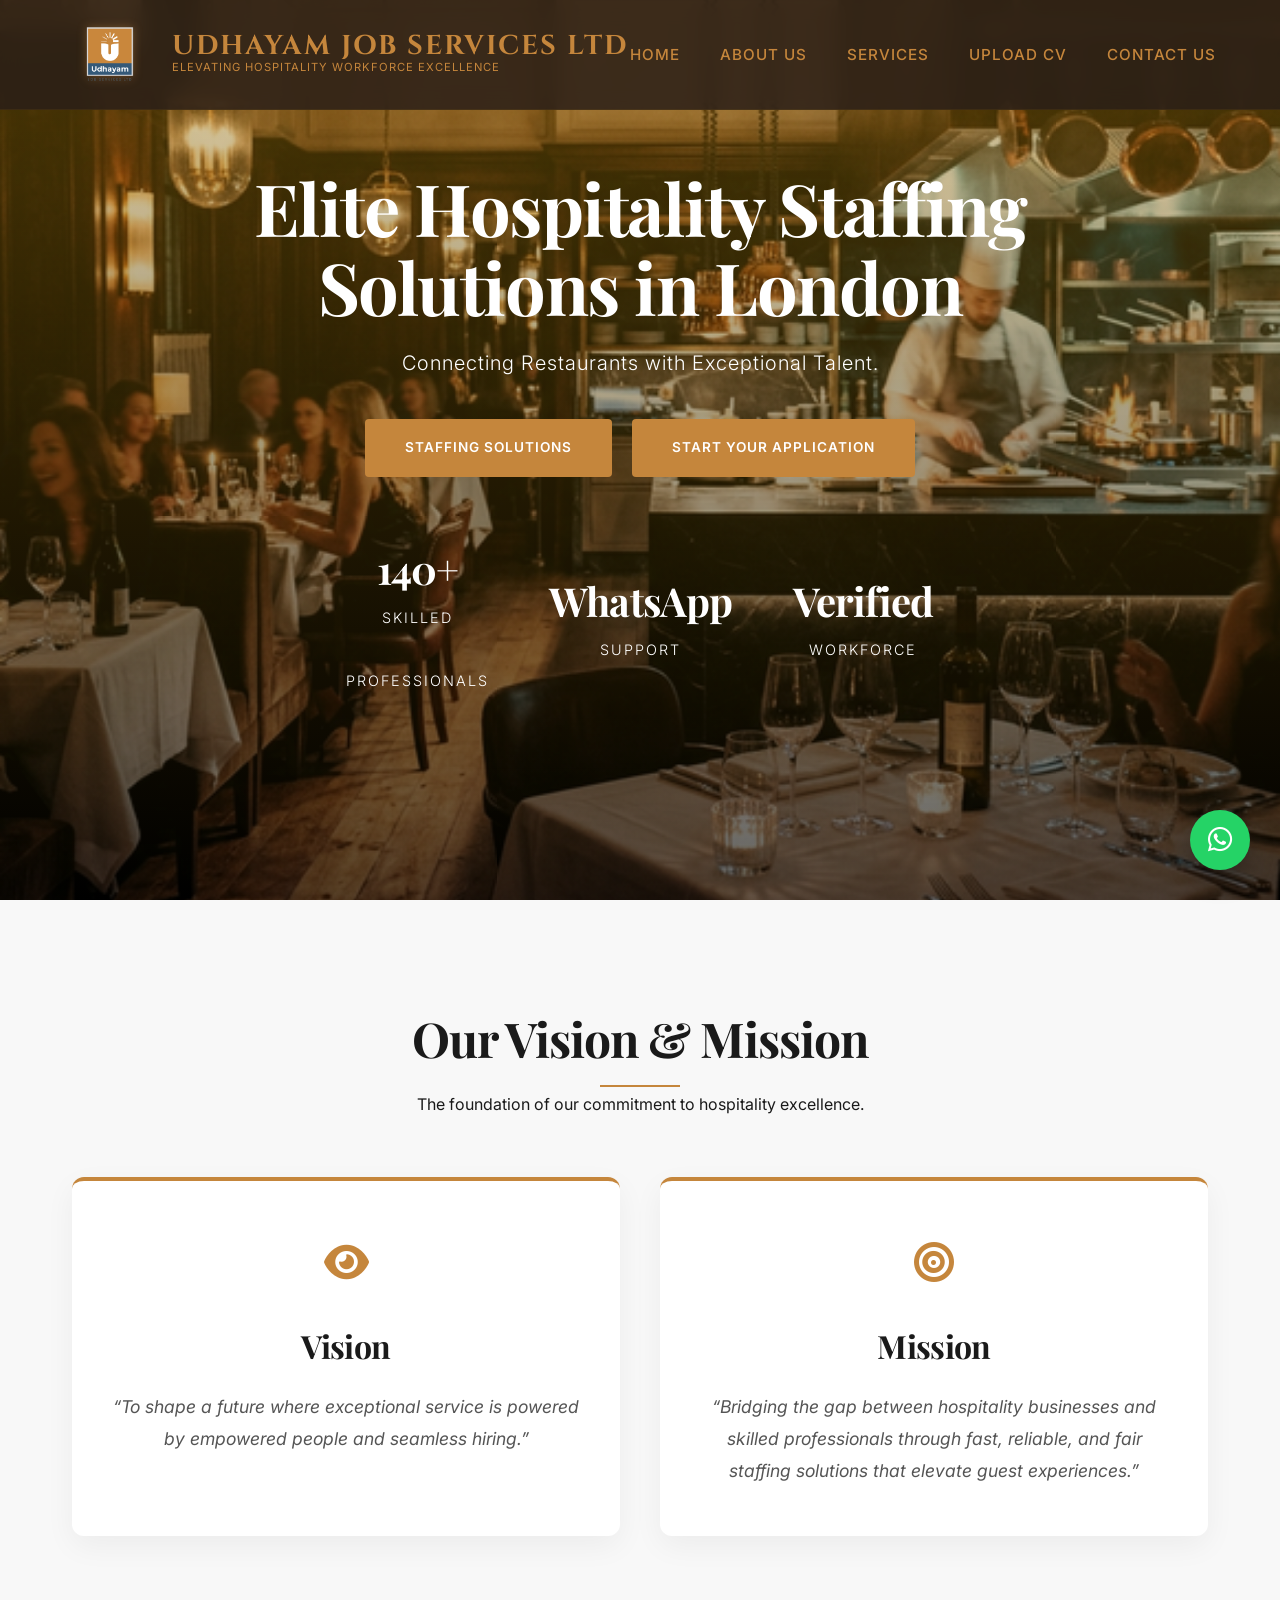
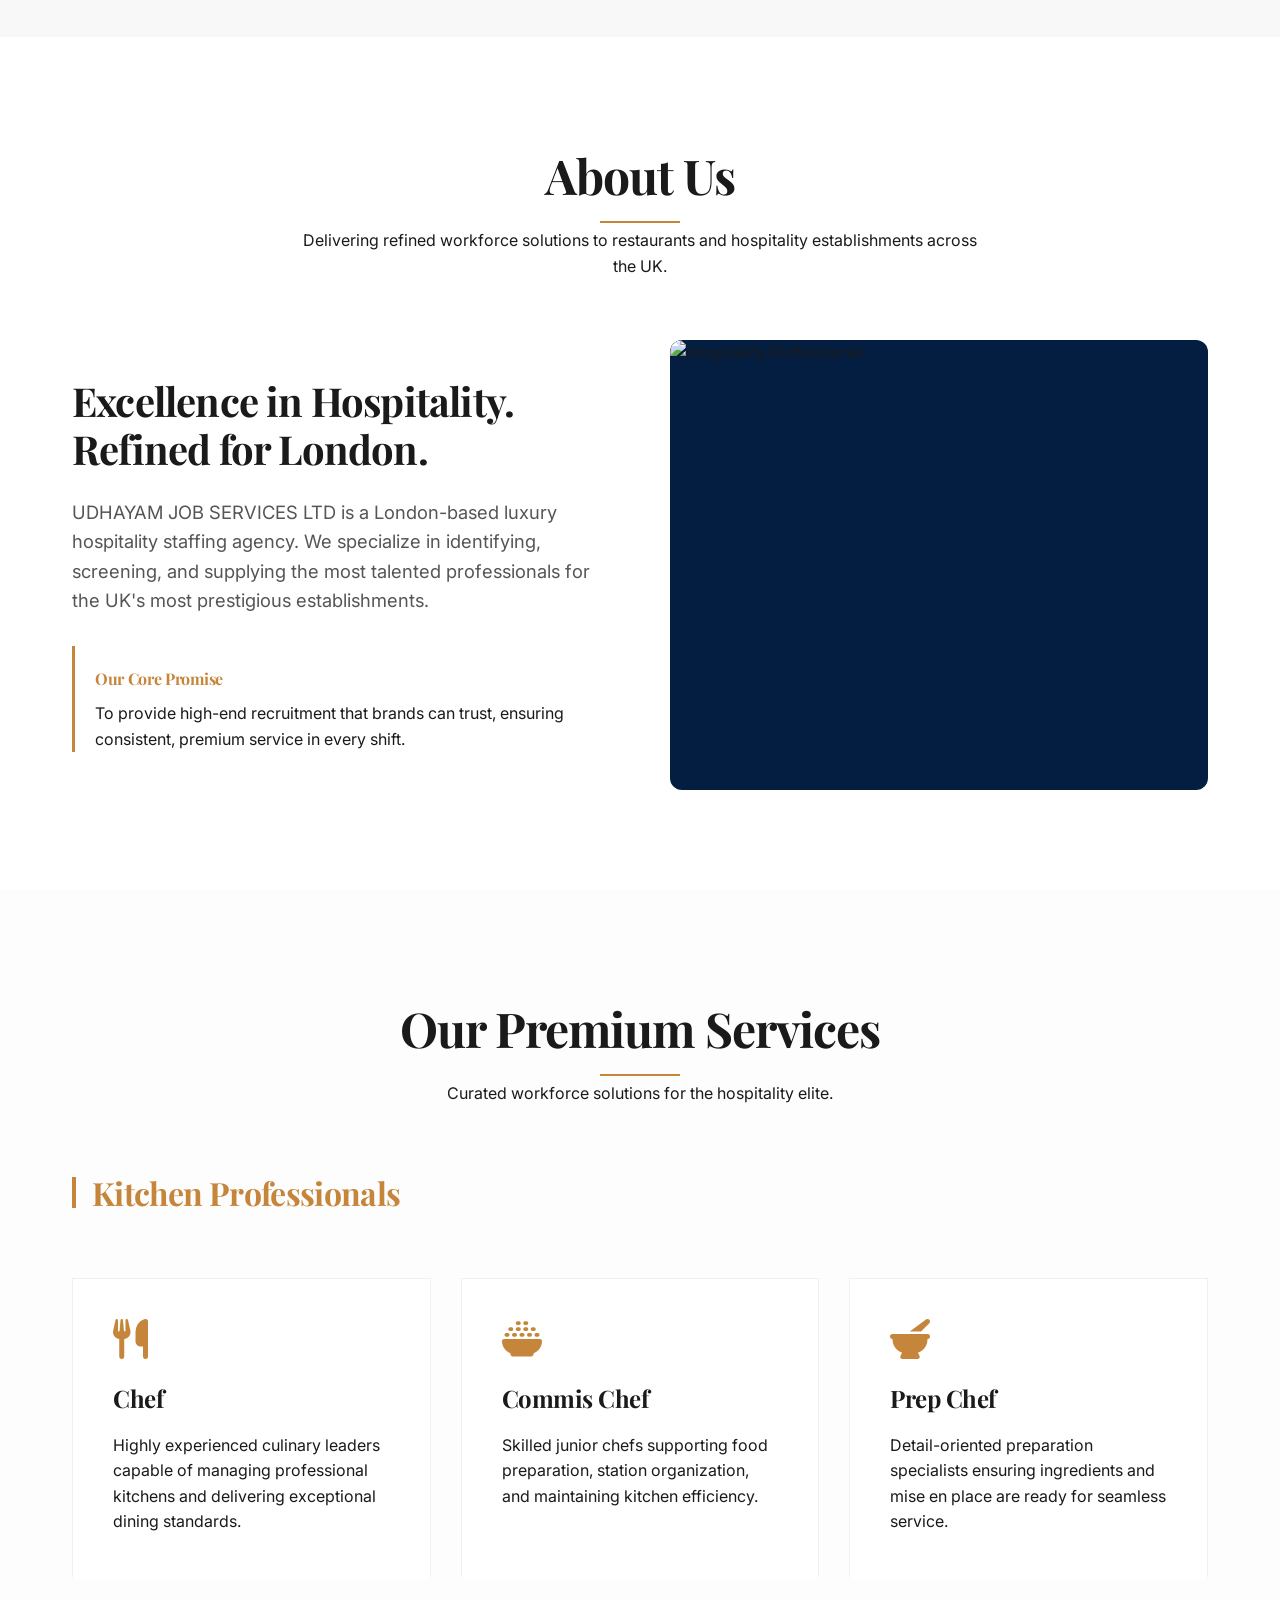
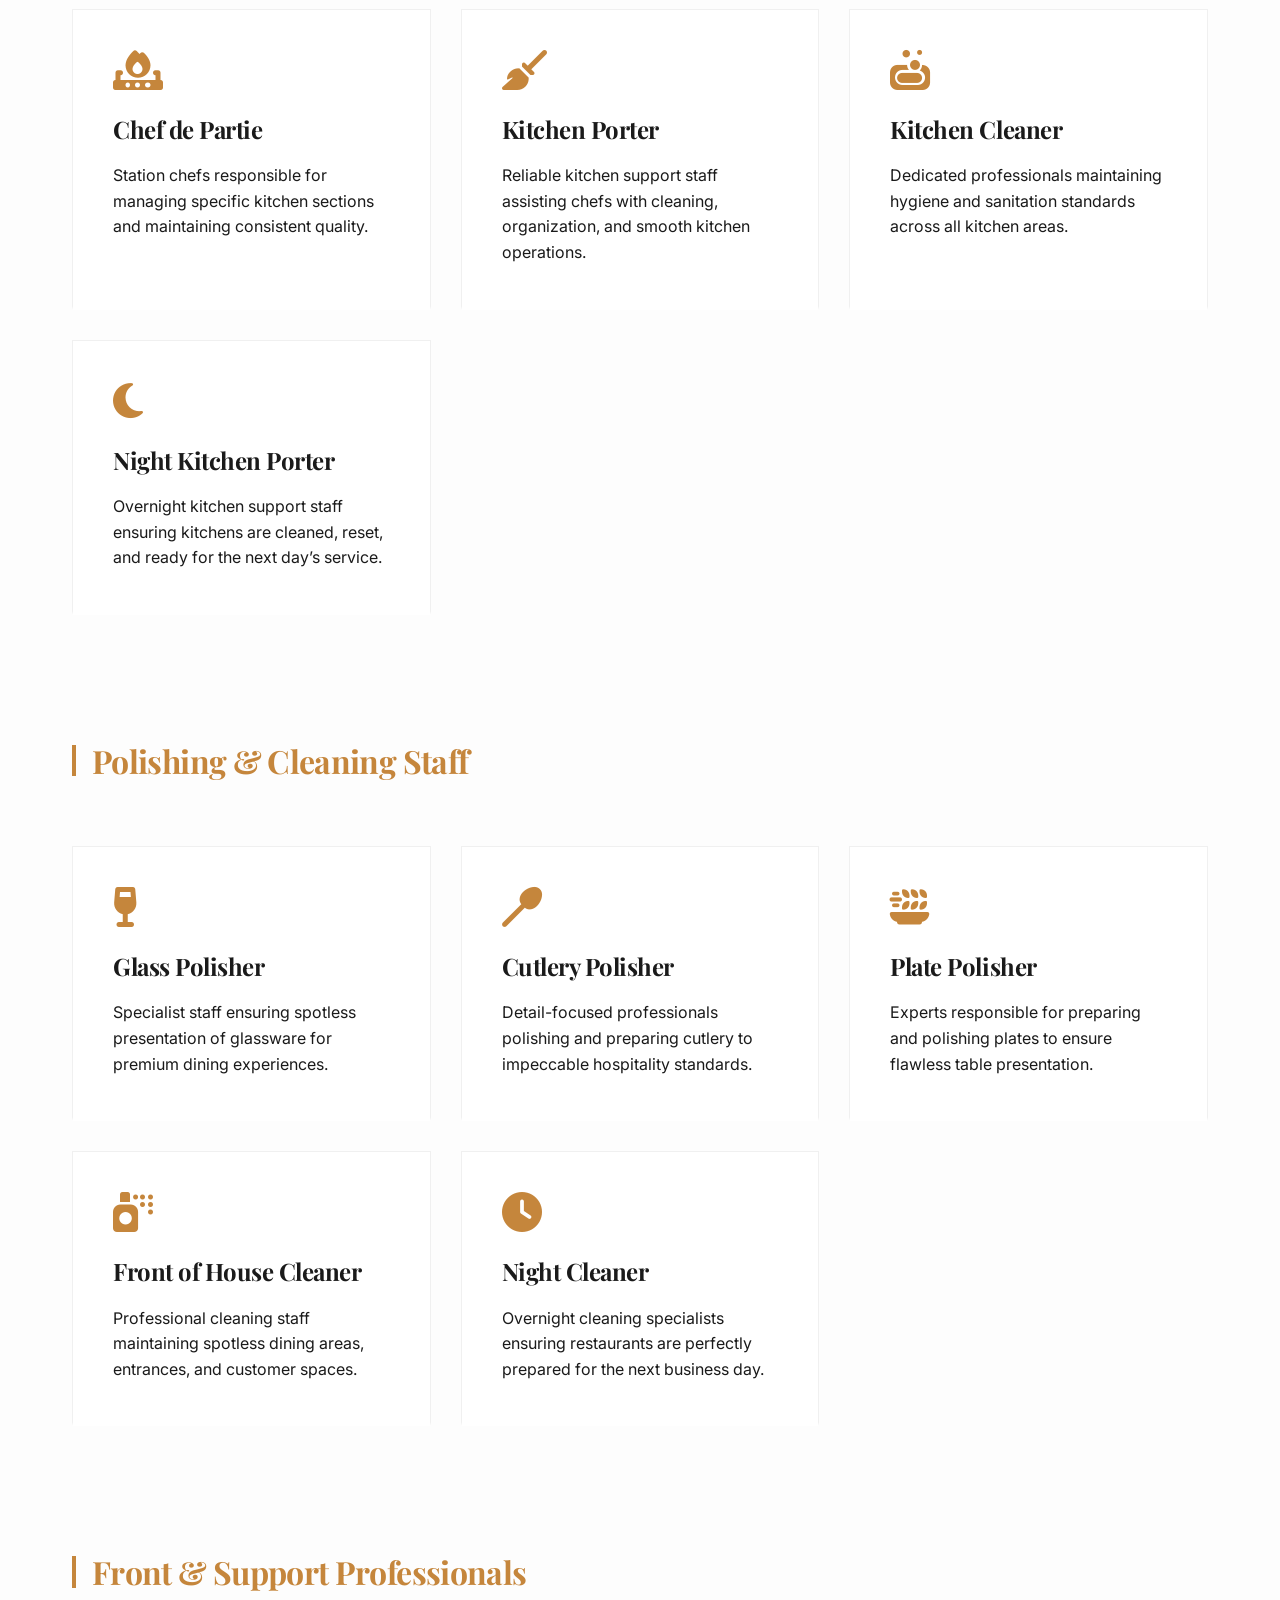
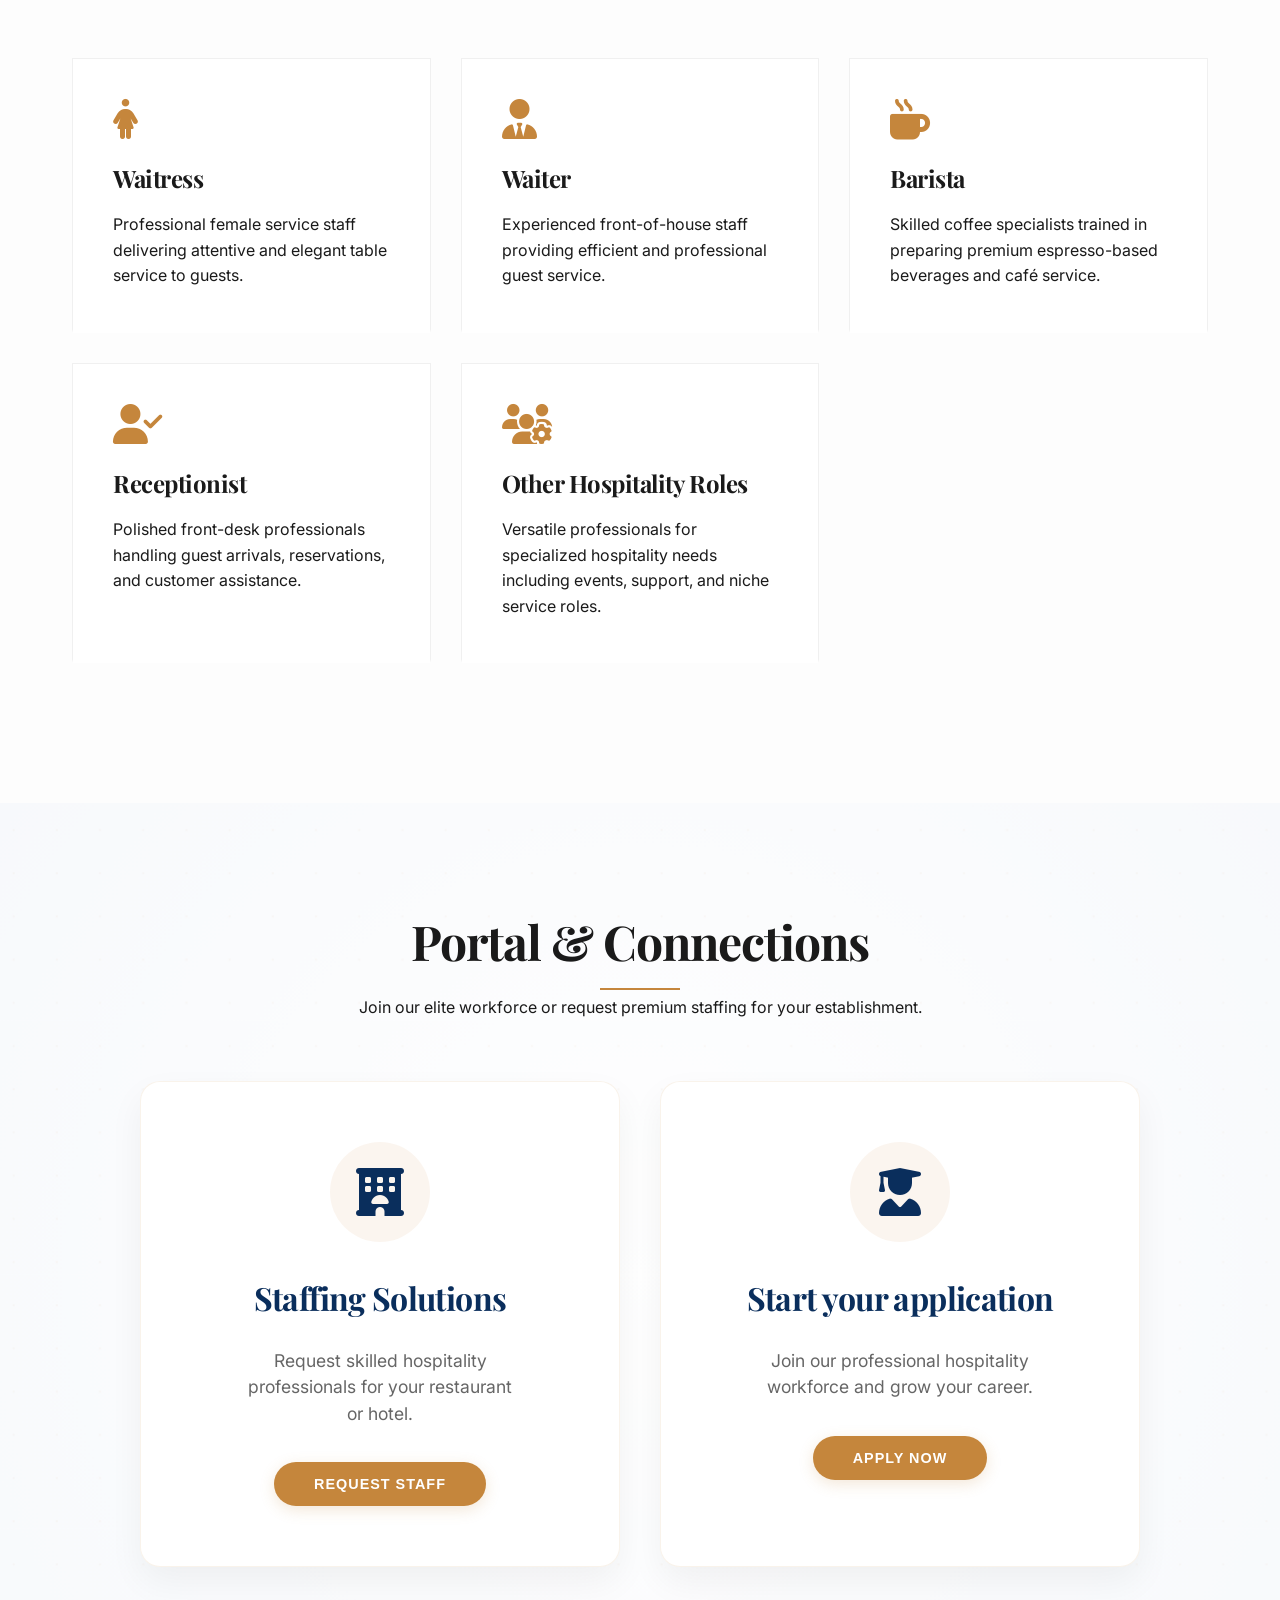
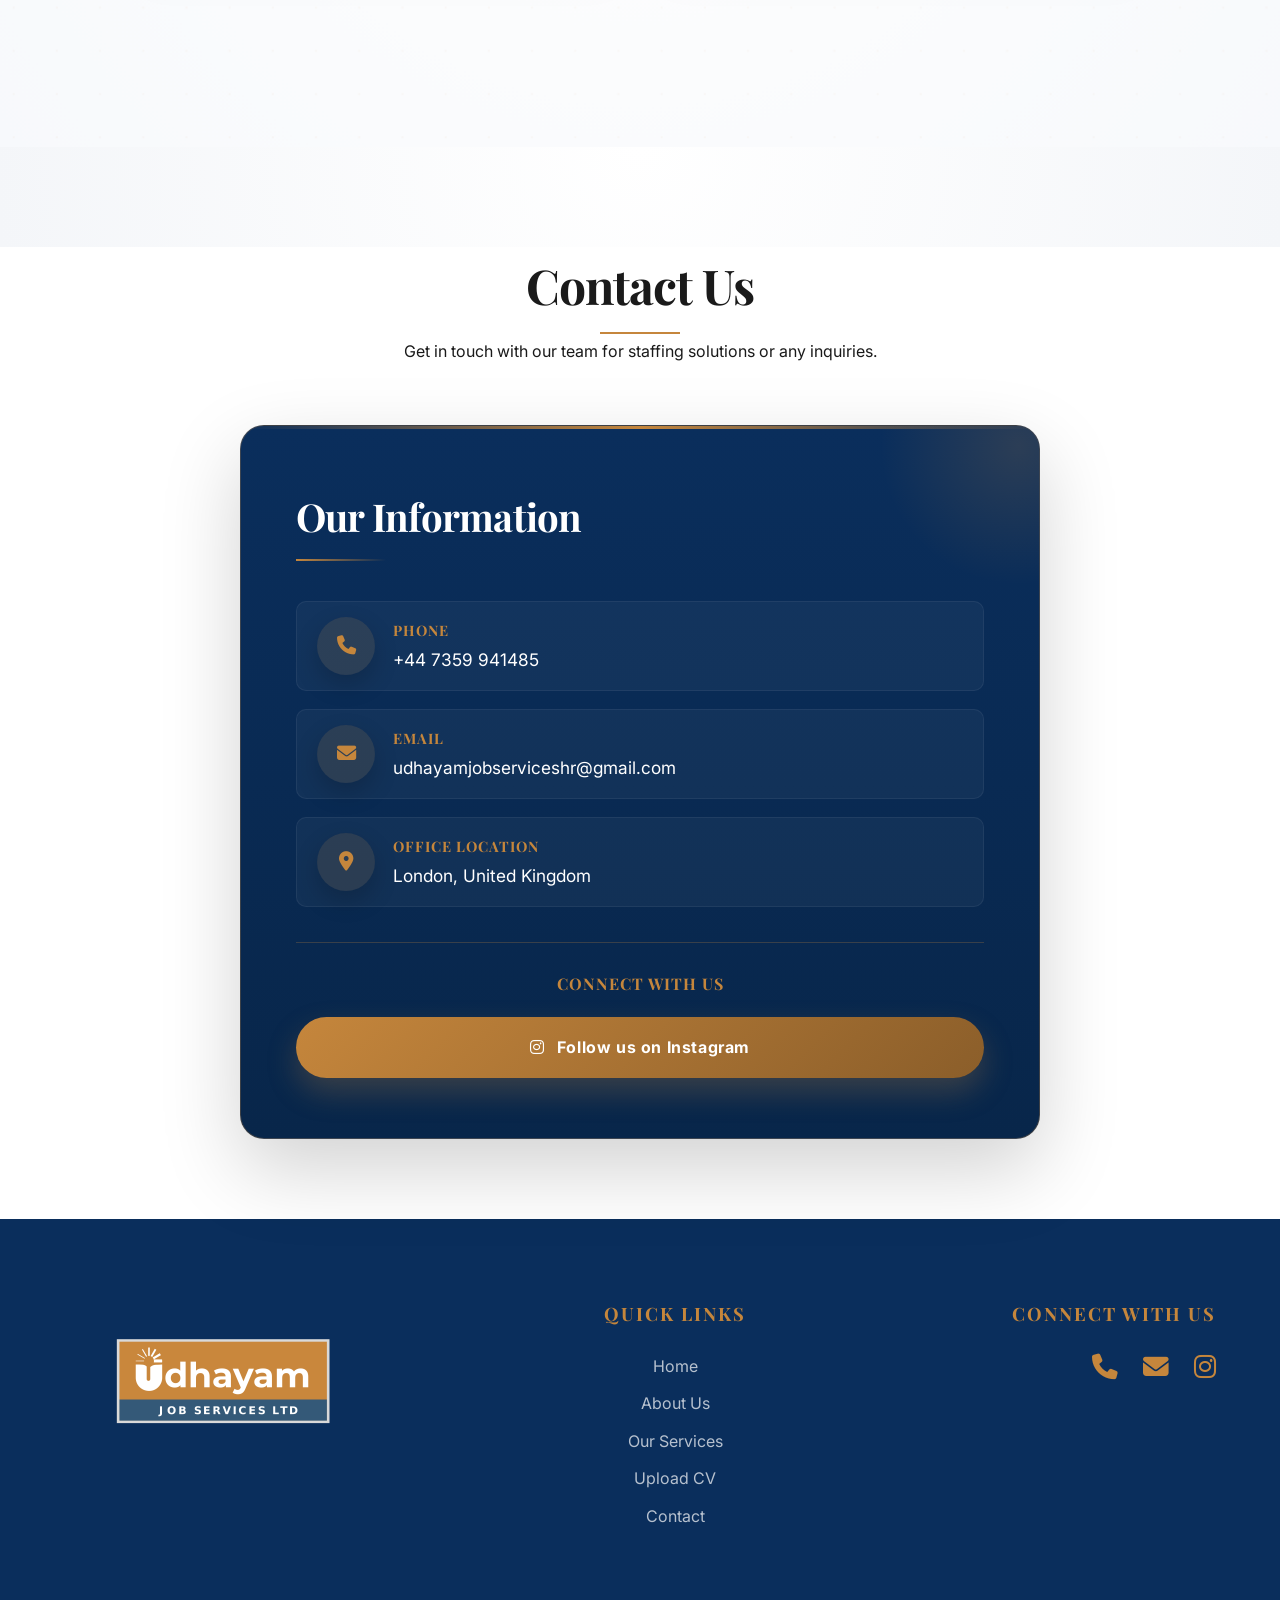
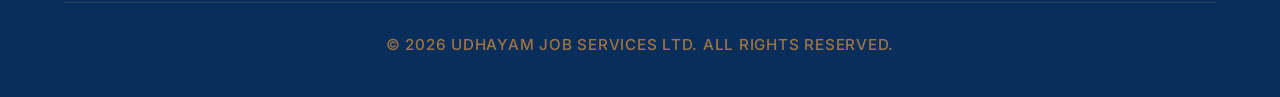
==== commit 56040c19: "new" ====
--- a/index.html
+++ b/index.html
@@ -91,22 +91,20 @@
             <p>Connecting Restaurants with Exceptional Talent.</p>
 
             <div class="btn-group">
-                <a href="upload-cv.html" class="btn btn-primary">Hire Exceptional Staff</a>
-                <a href="upload-cv.html" class="btn btn-secondary">Apply for Opportunities</a>
+                <a href="upload-cv.html?type=restaurant" class="btn btn-primary">Staffing Solutions</a>
+                <a href="upload-cv.html?type=candidate" class="btn btn-secondary">Start your Application</a>
             </div>
 
             <!-- Statistics Section -->
             <div class="stats">
                 <div class="stat-item">
-                    <h3 class="counter">500+</h3>
-                    <p>Skilled Professionals</p>
-                </div>
+                    <h3 class="counter">140+</h3>
+                    <p>Skilled </p>
+                    <p>Professionals</p>
+                </div>
+
                 <div class="stat-item">
-                    <h3 class="counter">100+</h3>
-                    <p>Restaurant Partners</p>
-                </div>
-                <div class="stat-item">
-                    <h3 class="counter">24/7</h3>
+                    <h3 class="counter"> WhatsApp</h3>
                     <p>Support</p>
                 </div>
                 <div class="stat-item">
@@ -333,151 +331,24 @@
 
             <!-- Portal Interactive Cards -->
             <div class="portal-toggle-group" data-aos="fade-up">
+                <!-- Restaurant Card -->
+                <div class="portal-card" onclick="window.location.href='upload-cv.html?type=restaurant'">
+                    <div class="portal-icon-circle">
+                        <i class="fa-solid fa-hotel"></i>
+                    </div>
+                    <h3 class="serif">Staffing Solutions</h3>
+                    <p class="card-desc">Request skilled hospitality professionals for your restaurant or hotel.</p>
+                    <button class="btn-gold">Request Staff</button>
+                </div>
+
                 <!-- Candidate Card -->
-                <div class="portal-card" onclick="togglePortal('candidate')">
+                <div class="portal-card" onclick="window.location.href='upload-cv.html?type=candidate'">
                     <div class="portal-icon-circle">
                         <i class="fa-solid fa-user-graduate"></i>
                     </div>
-                    <h3 class="serif">Apply for Opportunities</h3>
+                    <h3 class="serif">Start your application</h3>
                     <p class="card-desc">Join our professional hospitality workforce and grow your career.</p>
                     <button class="btn-gold">Apply Now</button>
-                </div>
-
-                <!-- Restaurant Card -->
-                <div class="portal-card" onclick="togglePortal('restaurant')">
-                    <div class="portal-icon-circle">
-                        <i class="fa-solid fa-hotel"></i>
-                    </div>
-                    <h3 class="serif">Hire Exceptional Staff</h3>
-                    <p class="card-desc">Request skilled hospitality professionals for your restaurant or hotel.</p>
-                    <button class="btn-gold">Request Staff</button>
-                </div>
-            </div>
-
-            <div class="contact-container">
-                <!-- A) Apply for Opportunities -->
-                <div id="candidate-portal" class="portal-form-content" data-aos="fade-up">
-                    <div class="contact-form">
-                        <h3 class="serif form-section-title">Apply for Opportunities</h3>
-                        <p style="margin-bottom: 30px; color: #555;">Join London's most prestigious hospitality staffing
-                            network.</p>
-
-                        <form id="candidateForm">
-                            <div class="form-group">
-                                <label>Full Name *</label>
-                                <input type="text" class="form-control" required placeholder="John Doe">
-                            </div>
-                            <div style="display: grid; grid-template-columns: 1fr 1fr; gap: 20px;">
-                                <div class="form-group">
-                                    <label>Native Place *</label>
-                                    <input type="text" class="form-control" required placeholder="Country/City">
-                                </div>
-                                <div class="form-group">
-                                    <label>Current UK Location *</label>
-                                    <input type="text" class="form-control" required placeholder="London Borough">
-                                </div>
-                            </div>
-                            <div style="display: grid; grid-template-columns: 1fr 1fr; gap: 20px;">
-                                <div class="form-group">
-                                    <label>Visa Status *</label>
-                                    <select class="form-control" required>
-                                        <option value="">Select Status</option>
-                                        <option value="Student">Student</option>
-                                        <option value="PSW">PSW</option>
-                                        <option value="No Visa">No Visa</option>
-                                        <option value="Other">Other</option>
-                                    </select>
-                                </div>
-                                <div class="form-group">
-                                    <label>Postcode *</label>
-                                    <input type="text" class="form-control" required placeholder="SW1A 1AA">
-                                </div>
-                            </div>
-                            <div class="form-group">
-                                <label>Working Experience (Hospitality) *</label>
-                                <textarea class="form-control" style="height: 100px;"
-                                    placeholder="Describe your relevant roles..." required></textarea>
-                            </div>
-                            <div class="form-group">
-                                <label>Upload CV (PDF/DOC) *</label>
-                                <input type="file" class="form-control" accept=".pdf,.doc,.docx" required>
-                            </div>
-                            <div style="display: grid; grid-template-columns: 1fr 1fr; gap: 20px;">
-                                <div class="form-group">
-                                    <label>Phone Number *</label>
-                                    <input type="tel" class="form-control" required placeholder="+44 7359 941485">
-                                </div>
-                                <div class="form-group">
-                                    <label>Email Address *</label>
-                                    <input type="email" class="form-control" required placeholder="email@address.com">
-                                </div>
-                            </div>
-                            <button type="submit" class="btn btn-primary" style="width: 100%;">Submit
-                                Application</button>
-                        </form>
-                        <div id="candidateSuccess" class="success-message">
-                            <i class="fa-solid fa-circle-check" style="font-size: 2rem; margin-bottom: 10px;"></i>
-                            <h4>Application Submitted!</h4>
-                            <p>Thank you for choosing UDHAYAM JOB SERVICES LTD. Our recruitment team will review your
-                                application soon.</p>
-                        </div>
-                    </div>
-                </div>
-
-                <!-- B) Hire Exceptional Staff -->
-                <div id="restaurant-portal" class="portal-form-content" data-aos="fade-up">
-                    <div class="contact-form">
-                        <h3 class="serif form-section-title">Hire Exceptional Staff</h3>
-                        <p style="margin-bottom: 30px; color: #555;">Secure elite workforce solutions for your
-                            hospitality establishment.</p>
-
-                        <form id="restaurantForm">
-                            <div class="form-group">
-                                <label>Restaurant Name *</label>
-                                <input type="text" class="form-control" required placeholder="Name of establishment">
-                            </div>
-                            <div class="form-group">
-                                <label>Contact Person *</label>
-                                <input type="text" class="form-control" required placeholder="Name">
-                            </div>
-                            <div style="display: grid; grid-template-columns: 1fr 1fr; gap: 20px;">
-                                <div class="form-group">
-                                    <label>Phone *</label>
-                                    <input type="tel" class="form-control" required placeholder="+44 7359 941485">
-                                </div>
-                                <div class="form-group">
-                                    <label>Email *</label>
-                                    <input type="email" class="form-control" required
-                                        placeholder="restaurant-email@address.com">
-                                </div>
-                            </div>
-                            <div class="form-group">
-                                <label>Job Roles Required (Multi-select) *</label>
-                                <div
-                                    style="display: grid; grid-template-columns: 1fr 1fr; gap: 5px; background: #fff; padding: 15px; border: 1px solid #ddd;">
-                                    <label style="font-weight: normal;"><input type="checkbox"> Chef</label>
-                                    <label style="font-weight: normal;"><input type="checkbox"> CDP</label>
-                                    <label style="font-weight: normal;"><input type="checkbox"> Wait Staff</label>
-                                    <label style="font-weight: normal;"><input type="checkbox"> Kitchen Porter</label>
-                                    <label style="font-weight: normal;"><input type="checkbox"> Barista</label>
-                                    <label style="font-weight: normal;"><input type="checkbox"> Cleaner</label>
-                                </div>
-                            </div>
-                            <div class="form-group">
-                                <label>Additional Requirements</label>
-                                <textarea class="form-control" style="height: 100px;"
-                                    placeholder="Specify any requirements..."></textarea>
-                            </div>
-                            <button type="submit" class="btn btn-primary"
-                                style="width: 100%; background: #002366;">Request
-                                Staff</button>
-                        </form>
-                        <div id="restaurantSuccess" class="success-message">
-                            <i class="fa-solid fa-circle-check" style="font-size: 2rem; margin-bottom: 10px;"></i>
-                            <h4>Request Received!</h4>
-                            <p>Our staffing specialists will be in touch shortly to finalize the deployment.</p>
-                        </div>
-                    </div>
                 </div>
             </div>
         </div>
@@ -569,8 +440,7 @@
 
         <div class="copyright-divider"></div>
         <p class="copyright-text">&copy; 2026 UDHAYAM JOB SERVICES LTD. All Rights Reserved.</p>
-        <a href="https://www.instagram.com/intellex.web?igsh=MWlkODZuMmt0bjJleg==" class="meet-developers"
-            target="_blank" rel="noopener noreferrer">Meet the Developers</a>
+
     </footer>
 
 
@@ -643,10 +513,10 @@
             // Show selected portal
             if (type === 'candidate') {
                 candidatePortal.classList.add('active');
-                btns[0].classList.add('active');
+                btns[1].classList.add('active');
             } else if (type === 'restaurant') {
                 restaurantPortal.classList.add('active');
-                btns[1].classList.add('active');
+                btns[0].classList.add('active');
             }
 
             // Smooth scroll to form
@@ -656,22 +526,11 @@
             }, 100);
         }
 
-        // Form submission simulation
-        document.getElementById('candidateForm').addEventListener('submit', function (e) {
-            e.preventDefault();
-            this.style.display = 'none';
-            document.getElementById('candidateSuccess').style.display = 'block';
-        });
-
-        document.getElementById('restaurantForm').addEventListener('submit', function (e) {
-            e.preventDefault();
-            this.style.display = 'none';
-            document.getElementById('restaurantSuccess').style.display = 'block';
-        });
-
-
+        // Form submission logic is handled in upload-cv.html
     </script>
-
+    <a href="https://wa.me/+447359941485" class="whatsapp-float" target="_blank">
+        <i class="fab fa-whatsapp"></i>
+    </a>
 </body>
 
 </html>
--- a/index.css
+++ b/index.css
@@ -270,6 +270,7 @@
   margin-bottom: 20px;
   line-height: 1.1;
   opacity: 0;
+  text-align: center;
   transform: translateY(40px);
   animation: fadeInUp 1.2s var(--animation-curve) forwards 0.3s;
 }
@@ -280,6 +281,7 @@
   font-weight: 300;
   letter-spacing: 1px;
   opacity: 0;
+  text-align: center;
   transform: translateY(40px);
   animation: fadeInUp 1.2s var(--animation-curve) forwards 0.6s;
 }
@@ -340,13 +342,15 @@
 
 /* --- Statistics Section --- */
 .stats {
-  display: grid;
-  grid-template-columns: repeat(4, 1fr);
-  gap: 30px;
-  margin-top: 80px;
+  display: flex;
+  justify-content: center;
+  align-items: center;
+  flex-wrap: wrap;
+  gap: 60px;
+  margin: 60px auto 0;
+  max-width: 1000px;
   opacity: 0;
   animation: fadeInUp 1.2s var(--animation-curve) forwards 1.2s;
-  width: 100%;
   text-align: center;
 }
 
@@ -817,7 +821,10 @@
 /* --- Mobile & Responsive Design --- */
 @media (max-width: 1100px) {
   nav {
-    height: 90px;
+    height: 80px;
+    background: linear-gradient(to bottom, rgba(15, 10, 8, 0.95), rgba(15, 10, 8, 0.8));
+    backdrop-filter: blur(15px);
+    -webkit-backdrop-filter: blur(15px);
   }
 
   .nav-container {
@@ -843,20 +850,20 @@
     right: -100%;
     width: 320px;
     height: 100vh;
-    background: rgba(15, 10, 8, 0.98);
-    backdrop-filter: blur(20px);
-    -webkit-backdrop-filter: blur(20px);
+    background: rgba(15, 12, 10, 0.96);
+    backdrop-filter: blur(25px);
+    -webkit-backdrop-filter: blur(25px);
     flex-direction: column;
     justify-content: center;
     align-items: center;
     gap: 2.5rem;
     transition: all 0.6s cubic-bezier(0.85, 0, 0.15, 1);
     z-index: 1000;
-    box-shadow: -10px 0 30px rgba(0, 0, 0, 0.5);
-    border-left: 2px solid var(--gold-static);
+    box-shadow: -15px 0 45px rgba(0, 0, 0, 0.6);
+    border-left: 1px solid rgba(197, 134, 60, 0.2);
     opacity: 0;
     visibility: hidden;
-    padding: 2rem;
+    padding: 3rem;
   }
 
   .nav-links.active {
@@ -894,25 +901,24 @@
 
   /* Section Spacing */
   .section-padding {
-    padding: 60px 0 80px;
+    padding: 80px 0 100px;
   }
 
   .nav-container {
     padding: 0 1.5rem;
-    justify-content: center;
+    justify-content: space-between;
     position: relative;
     width: 100%;
   }
 
   .logo-group {
-    align-items: center;
-    text-align: center;
-    max-width: 70%;
-    /* Prevent logo from hitting hamburger */
+    align-items: flex-start;
+    text-align: left;
+    max-width: 80%;
   }
 
   .logo-text {
-    font-size: 1.15rem !important;
+    font-size: 1.1rem !important;
     letter-spacing: 1.5px;
     white-space: normal;
     line-height: 1.2;
@@ -920,90 +926,129 @@
   }
 
   .tagline {
-    font-size: 0.55rem !important;
-    letter-spacing: 0.8px;
+    font-size: 0.5rem !important;
+    letter-spacing: 0.5px;
     margin: 4px 0 0 0 !important;
   }
 
-  /* Hamburger Menu Position Fix for centered mobile layout */
+  /* Hamburger Menu Position Fix */
   .menu-toggle {
-    position: absolute;
-    right: 1rem;
-    top: 50%;
-    transform: translateY(-50%);
+    position: relative;
+    right: 0;
+    top: 0;
+    transform: none;
+    display: flex !important;
   }
 
   /* Hero Section Mobile Fixes */
   .hero {
     height: auto;
     min-height: 100vh;
-    padding: 130px 0 70px;
+    padding: 140px 20px 80px;
     display: flex;
     align-items: center;
     justify-content: center;
+    background-attachment: scroll;
+  }
+
+  .hero-overlay {
+    background: linear-gradient(to bottom,
+        rgba(0, 0, 0, 0.8) 0%,
+        rgba(43, 31, 24, 0.85) 50%,
+        rgba(10, 5, 0, 0.9) 100%);
+    backdrop-filter: blur(2px);
   }
 
   .hero-content {
     width: 100%;
-    padding: 0 1rem;
+    padding: 0;
     max-width: 100%;
+    text-align: center;
+    display: flex;
+    flex-direction: column;
+    align-items: center;
   }
 
   .hero h1 {
-    font-size: 2.1rem !important;
-    line-height: 1.25;
-    margin-bottom: 25px;
+    font-size: 2.3rem !important;
+    line-height: 1.2;
+    margin-bottom: 30px;
     width: 100%;
     font-weight: 800;
+    letter-spacing: -0.01em;
   }
 
   .hero p {
     font-size: 1.1rem !important;
-    margin-bottom: 45px;
+    line-height: 1.4;
+    margin-bottom: 50px;
     padding: 0 10px;
+    color: rgba(255, 255, 255, 0.9);
   }
 
   .btn-group {
     flex-direction: column;
     width: 100%;
-    max-width: 350px;
+    max-width: 100%;
+    padding: 0 10px;
     margin: 0 auto;
-    gap: 15px;
+    gap: 20px;
   }
 
   .btn {
-    width: 100% !important;
-    padding: 16px 20px !important;
-    border-radius: 50px !important;
-    font-size: 0.9rem;
+    width: 95% !important;
+    padding: 20px 25px !important;
+    border-radius: 999px !important;
+    font-size: 0.95rem;
+    letter-spacing: 1.5px;
+    box-shadow: 0 8px 25px rgba(0, 0, 0, 0.3);
+    transition: transform 0.3s ease, box-shadow 0.3s ease;
+  }
+
+  .btn:hover,
+  .btn:active {
+    transform: scale(1.02);
   }
 
   /* Stats Section 2x2 Grid */
   .stats {
-    grid-template-columns: repeat(2, 1fr) !important;
-    gap: 15px !important;
-    margin-top: 60px !important;
-    width: 100% !important;
-    padding: 0 10px;
+    display: flex !important;
+    justify-content: center !important;
+    align-items: center !important;
+    flex-wrap: wrap !important;
+    gap: 30px !important;
+    margin: 50px auto 0 !important;
+    max-width: 100% !important;
+    padding: 0;
   }
 
   .stat-item {
-    background: rgba(255, 255, 255, 0.08);
-    backdrop-filter: blur(10px);
-    border: 1px solid rgba(197, 134, 60, 0.2);
+    background: rgba(255, 255, 255, 0.05);
+    backdrop-filter: blur(15px);
+    -webkit-backdrop-filter: blur(15px);
+    border: 1px solid rgba(197, 134, 60, 0.15);
     padding: 20px 10px;
     border-radius: 12px;
     width: 100%;
+    min-height: 110px; /* Ensure uniform height for all boxes */
+    display: flex;
+    flex-direction: column;
+    align-items: center;
+    justify-content: center;
   }
 
   .stat-item h3 {
-    font-size: 1.4rem !important;
+    font-size: 1.5rem !important;
     color: #C5863C;
+    margin-bottom: 5px;
+    text-align: center;
   }
 
   .stat-item p {
     font-size: 0.65rem !important;
-    letter-spacing: 1px;
+    letter-spacing: 1.5px;
+    text-align: center;
+    font-family: 'Inter', sans-serif;
   }
 
   /* Typography Refinement */
@@ -1137,14 +1182,21 @@
     padding: 35px 25px !important;
     /* Premium card padding */
     border-radius: 15px;
-    box-shadow: 0 12px 30px rgba(0, 0, 0, 0.08);
-    background: #fff;
+    box-shadow: 0 15px 40px rgba(0, 0, 0, 0.2);
+    background: #0A2E5C !important;
     border-top: 5px solid #C5863C;
     width: 100%;
     display: flex;
     flex-direction: column;
     align-items: center;
     text-align: center;
+    color: #C5863C !important;
+  }
+
+  .vm-card h3,
+  .vm-card p,
+  .vm-card .vm-icon {
+    color: #C5863C !important;
   }
 
   .vm-card h3 {
@@ -1186,7 +1238,11 @@
 
 @media (max-width: 480px) {
   .hero h1 {
-    font-size: 1.8rem !important;
+    font-size: 2.1rem !important;
+  }
+
+  .section-padding {
+    padding: 80px 0;
   }
 }
 
@@ -1315,6 +1371,44 @@
   .contact-page-container {
     grid-template-columns: 1fr;
     gap: 30px;
+    padding: 0 0 60px;
+    /* Removed side padding to avoid double-padding with .container */
+    width: 100%;
+  }
+
+  .contact-info-box {
+    padding: 30px 20px;
+    border-radius: 12px;
+    width: 100%;
+    max-width: 100%;
+    box-sizing: border-box;
+  }
+
+  .info-item {
+    flex-direction: row-reverse;
+    justify-content: space-between;
+    align-items: center;
+    text-align: right;
+    padding: 20px 15px;
+    gap: 15px;
+    width: 100%;
+    box-sizing: border-box;
+  }
+
+  .info-item div {
+    text-align: right;
+    width: auto;
+    flex: 1;
+  }
+
+  .contact-title {
+    text-align: center;
+    font-size: 1.8rem;
+    word-wrap: break-word;
+  }
+
+  .contact-title::after {
+    margin: 12px auto 0;
   }
 }
 
@@ -1335,7 +1429,7 @@
 }
 
 .footer-logo {
-  max-width: 280px;
+  max-width: 320px;
   height: auto;
   opacity: 1;
 }
@@ -1463,12 +1557,7 @@
   }
 
   .footer-social {
-    text-align: center;
-    min-width: auto;
-  }
-
-  .social-icons {
-    justify-content: center;
+    display: none !important;
   }
 }
 
@@ -1517,6 +1606,10 @@
   color: #ffffff;
   font-size: 1.08rem;
   text-decoration: none;
+  overflow-wrap: break-word;
+  word-wrap: break-word;
+  word-break: break-word;
+  max-width: 100%;
 }
 
 .info-item div {
@@ -1608,4 +1701,35 @@
     transform: scale(1);
     filter: blur(0);
   }
+}
+
+.whatsapp-float {
+  position: fixed;
+  bottom: 30px;
+  right: 30px;
+  width: 60px;
+  height: 60px;
+  background: #25D366;
+  color: white;
+  border-radius: 50%;
+  display: flex;
+  align-items: center;
+  justify-content: center;
+  font-size: 28px;
+  box-shadow: 0 10px 25px rgba(0, 0, 0, 0.3);
+  z-index: 999;
+  transition: transform 0.3s ease;
+  text-decoration: none;
+}
+
+.whatsapp-float:hover {
+  transform: scale(1.1);
+}
+
+.whatsapp-card {
+  background: rgba(255, 255, 255, 0.08);
+  border: 1px solid rgba(255, 255, 255, 0.2);
+  padding: 15px 25px;
+  border-radius: 12px;
+  backdrop-filter: blur(10px);
 }
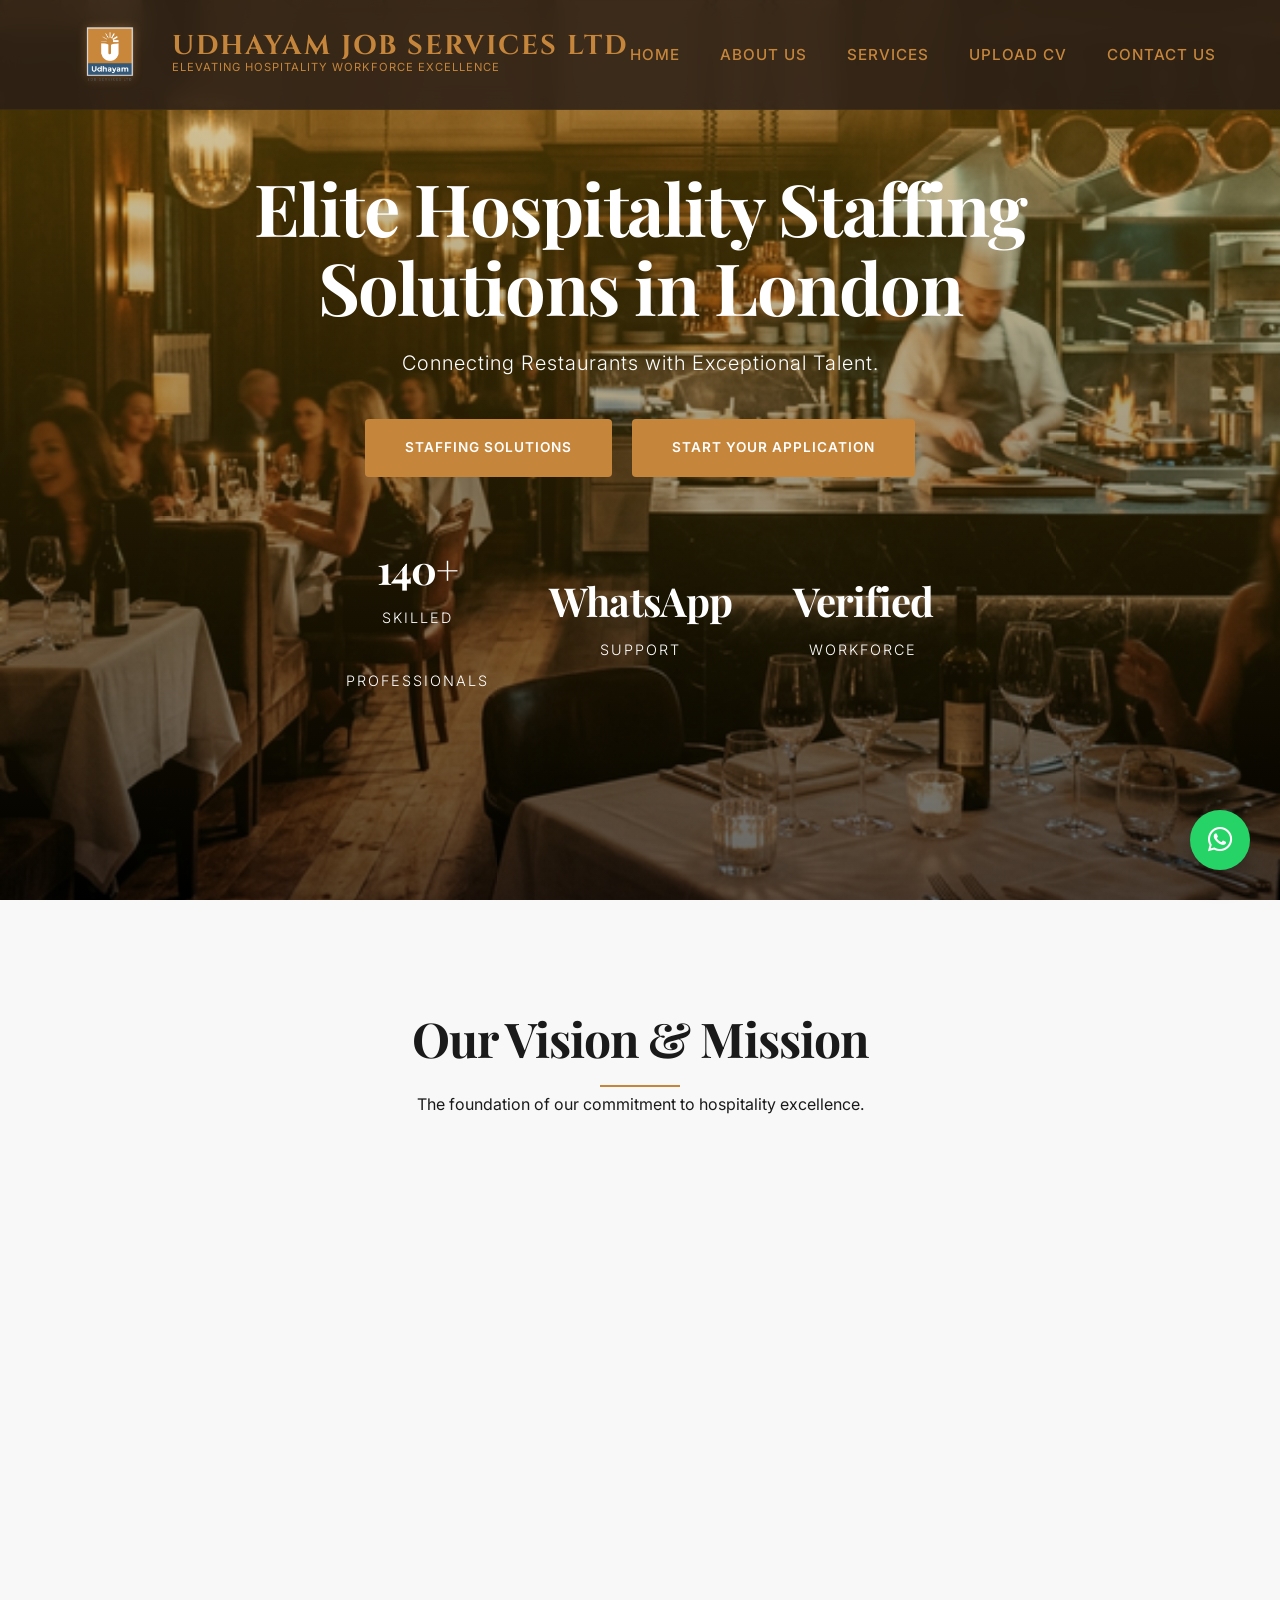
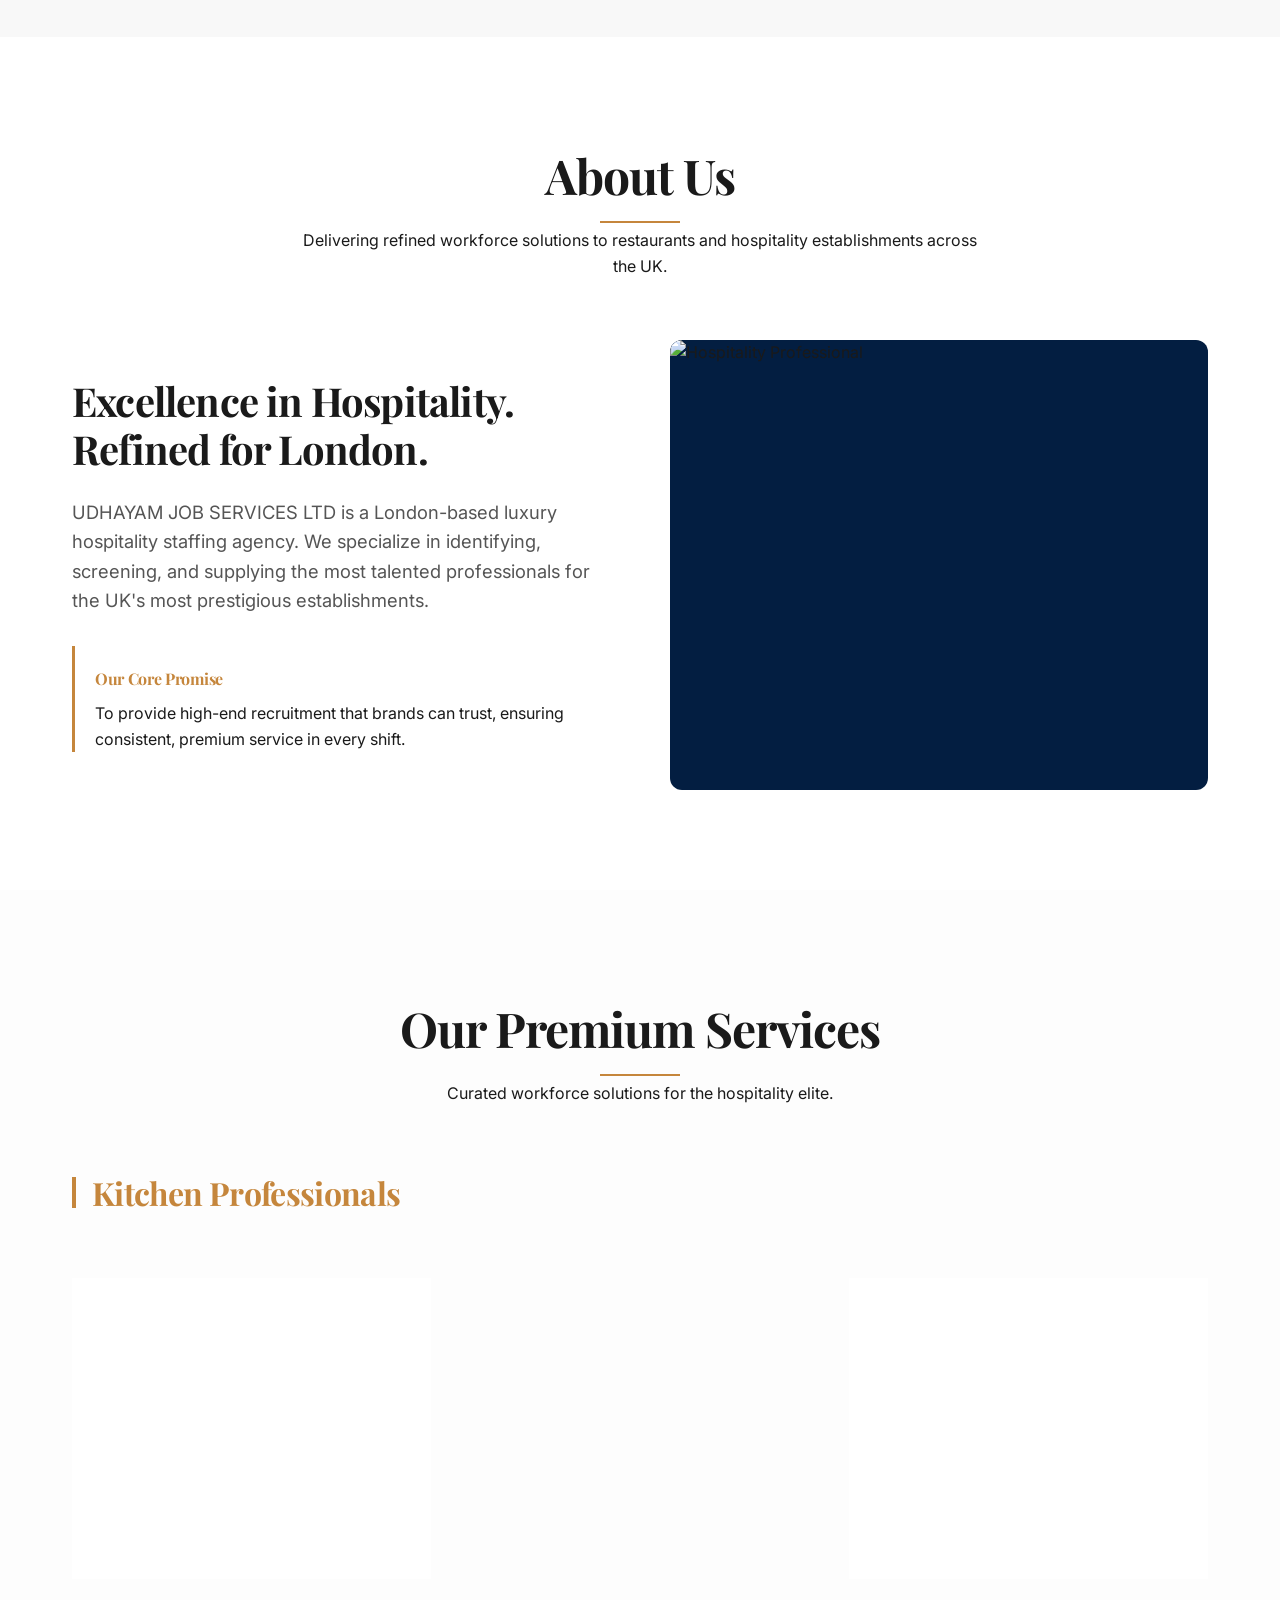
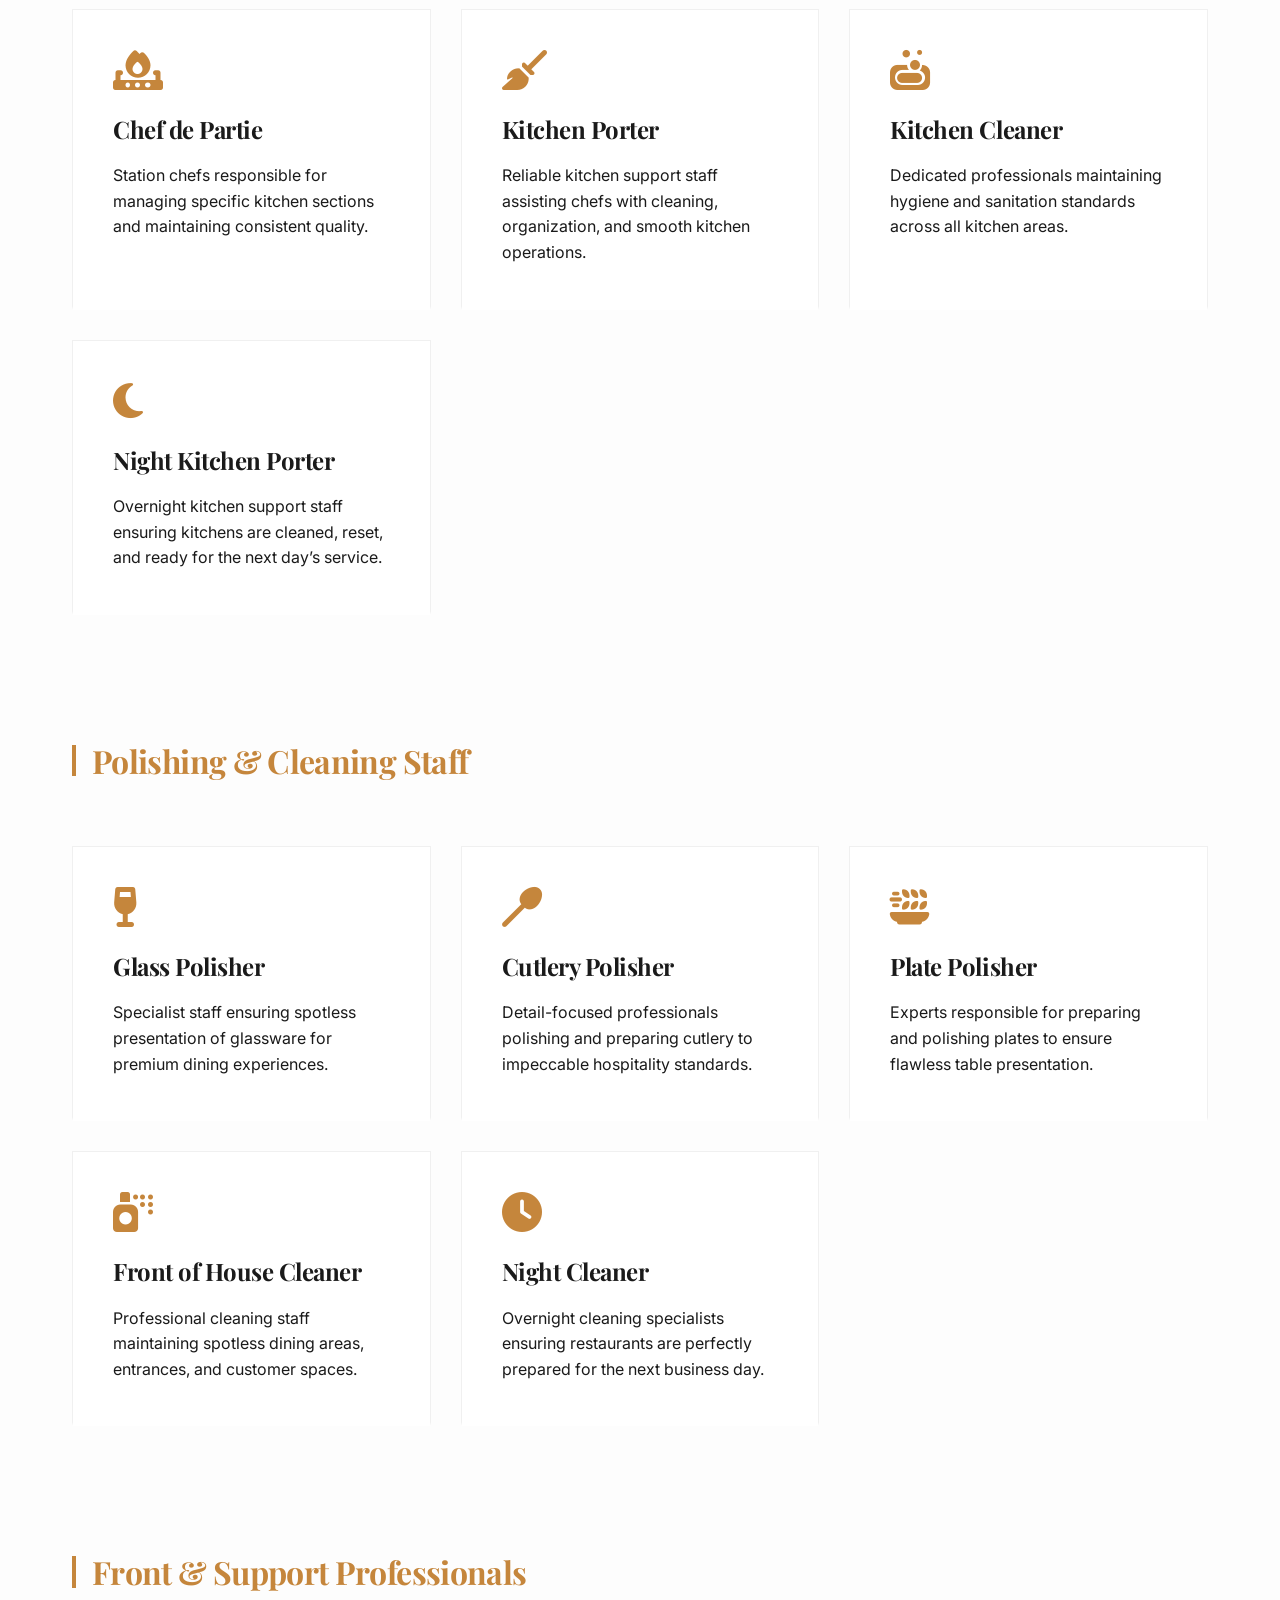
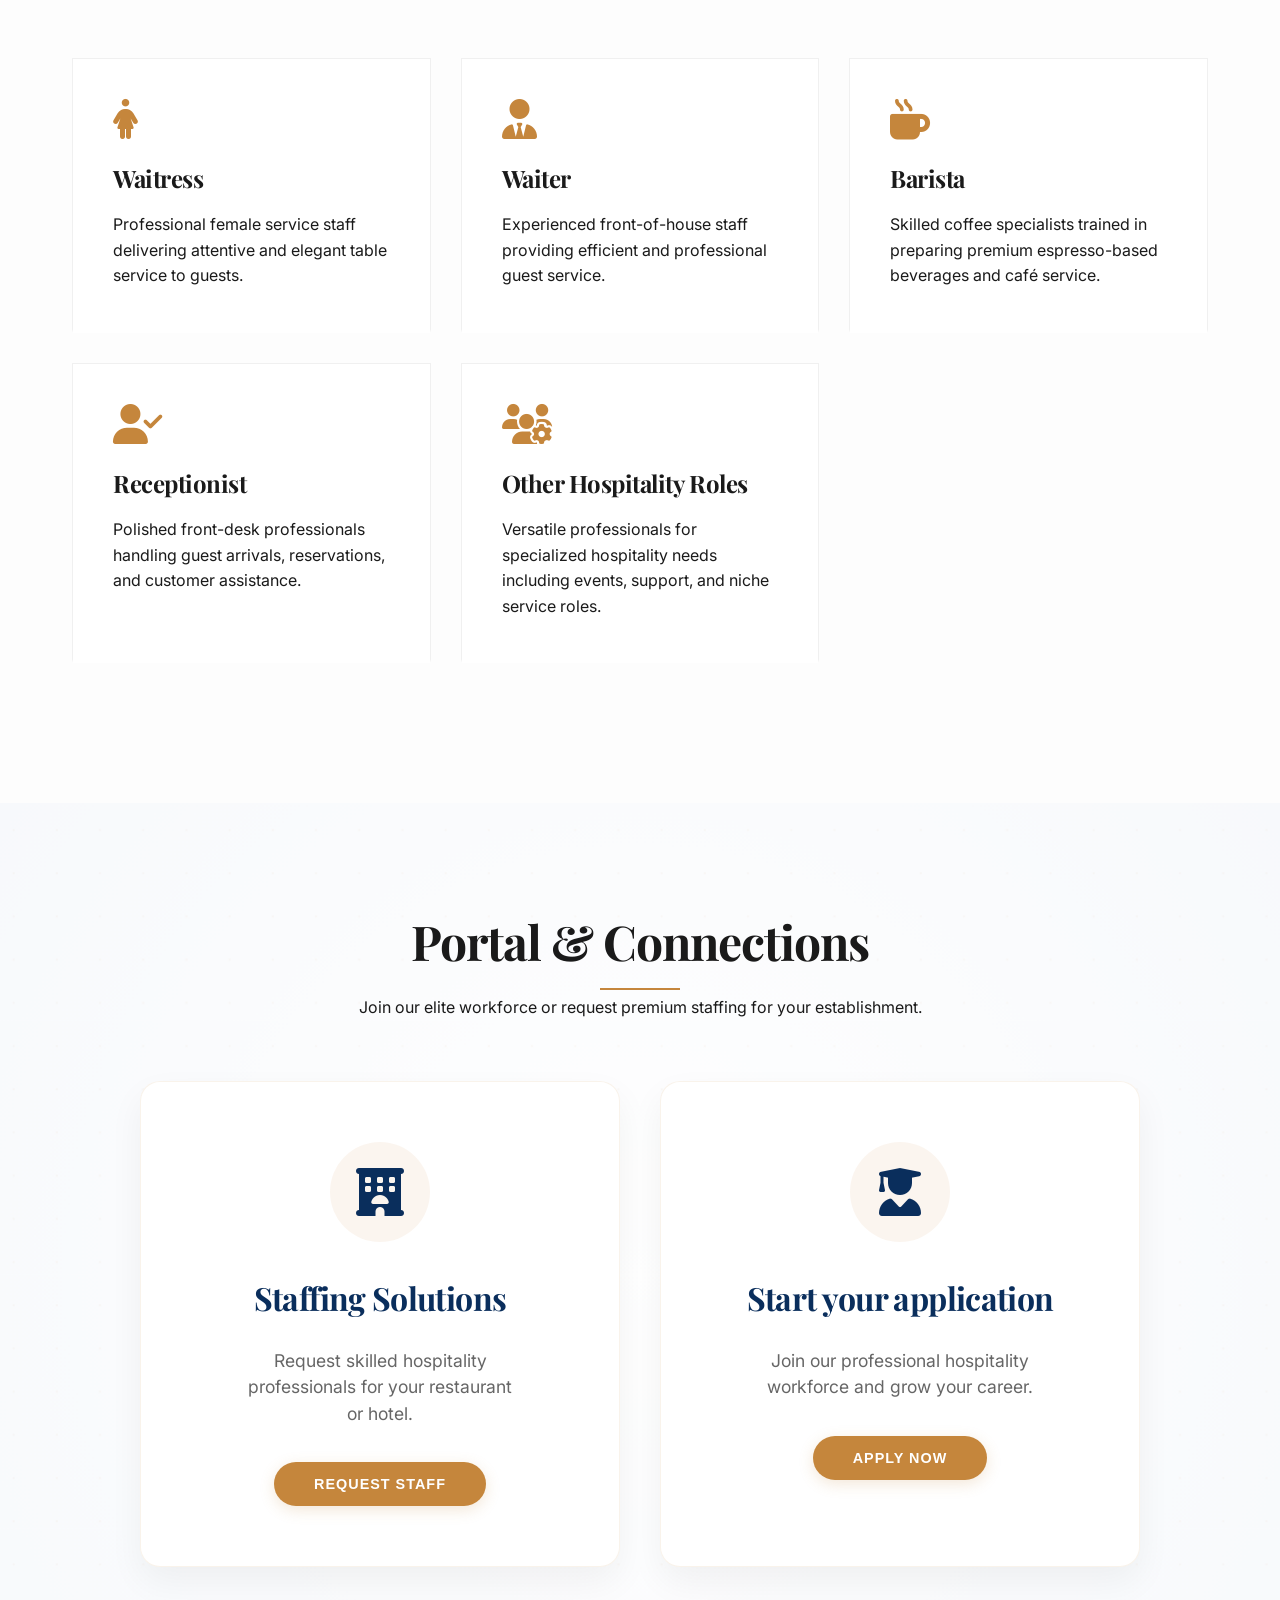
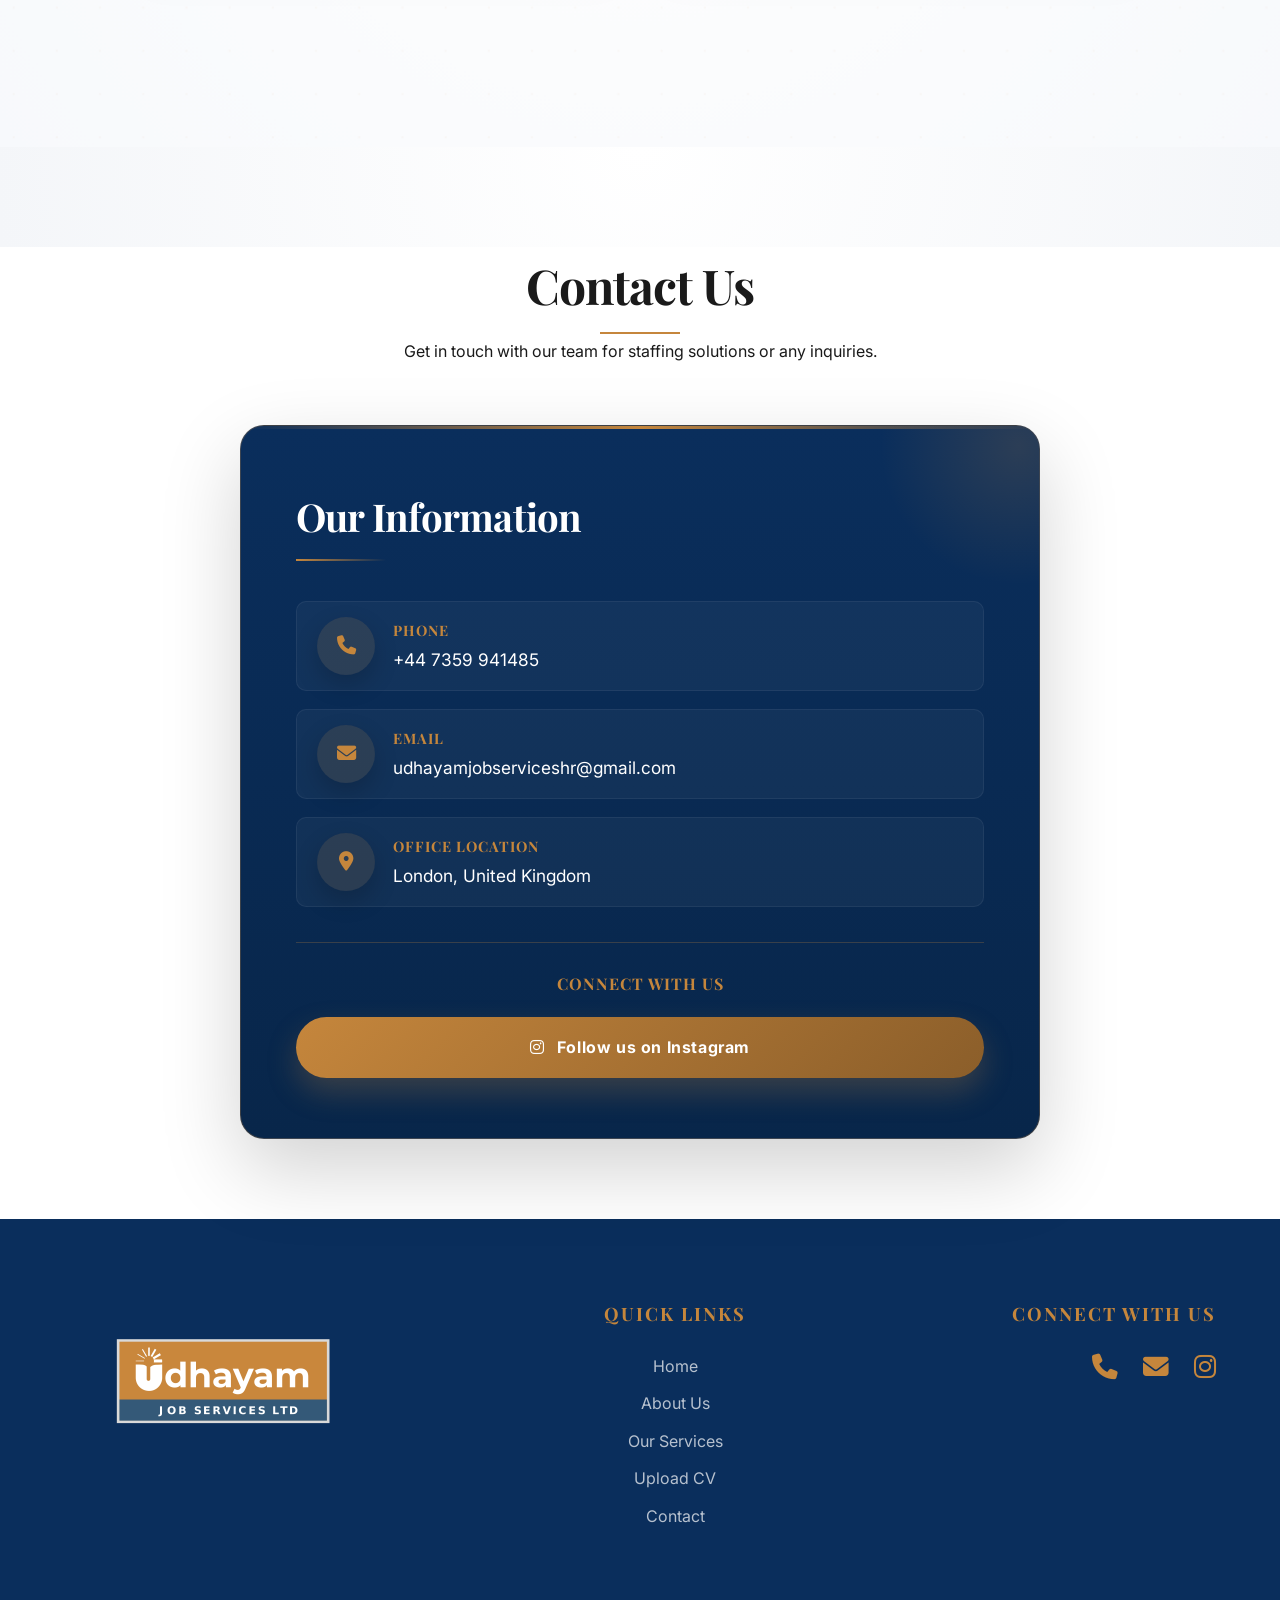
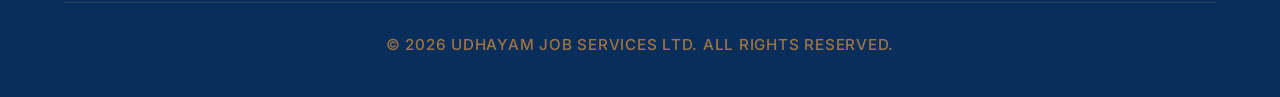
==== commit 2337911d: "ne" ====
--- a/index.html
+++ b/index.html
@@ -58,7 +58,7 @@
     <!-- Navigation -->
     <nav id="navbar">
         <div class="nav-container">
-            <div class="logo-group">
+            <a href="index.html#home" class="logo-group">
                 <div class="logo-with-image">
                     <img src="square.png" alt="Logo" class="main-logo-img">
                     <div class="logo-text-stack">
@@ -66,7 +66,7 @@
                         <span class="tagline">Elevating Hospitality Workforce Excellence</span>
                     </div>
                 </div>
-            </div>
+            </a>
             <div class="menu-toggle" id="mobile-menu">
                 <span></span>
                 <span></span>
--- a/index.css
+++ b/index.css
@@ -94,6 +94,10 @@
   justify-content: space-between;
   align-items: center;
   padding: 0 4rem;
+}
+
+.logo-group {
+  text-decoration: none;
 }
 
 .logo-with-image {
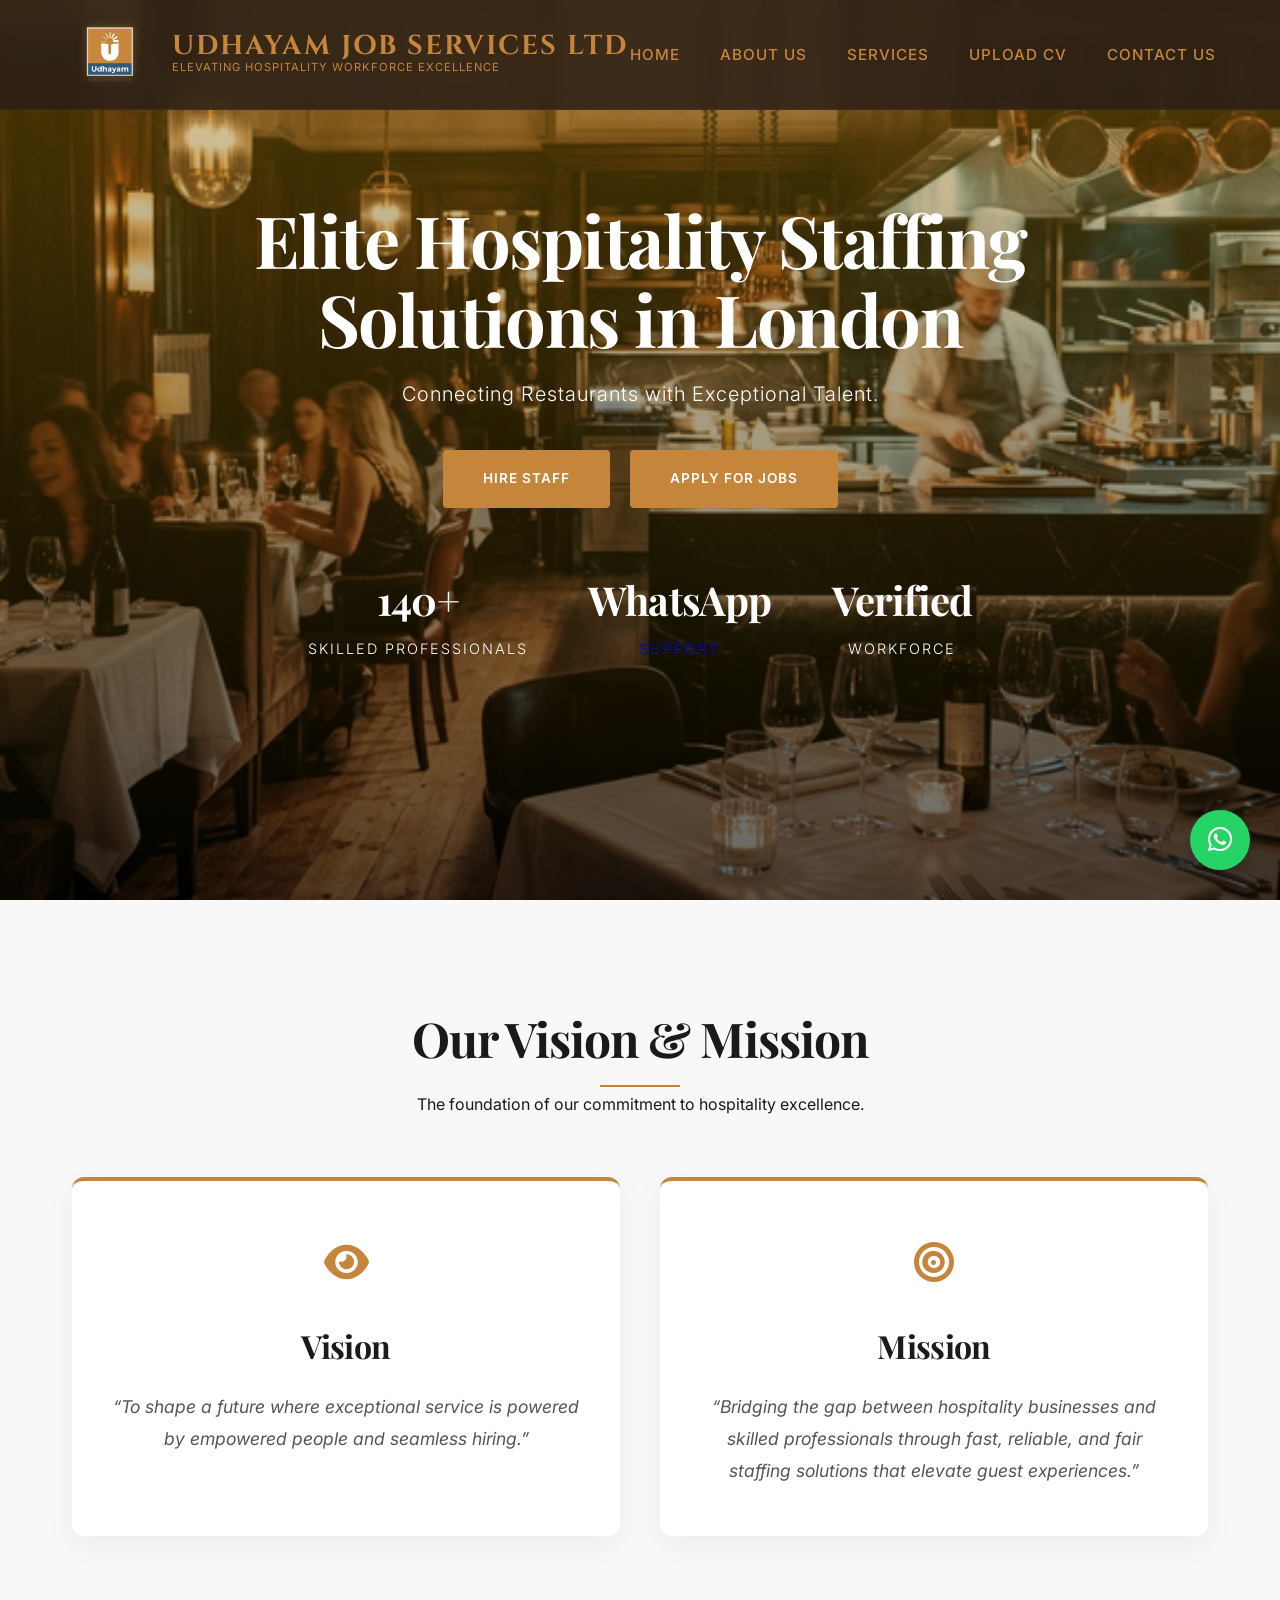
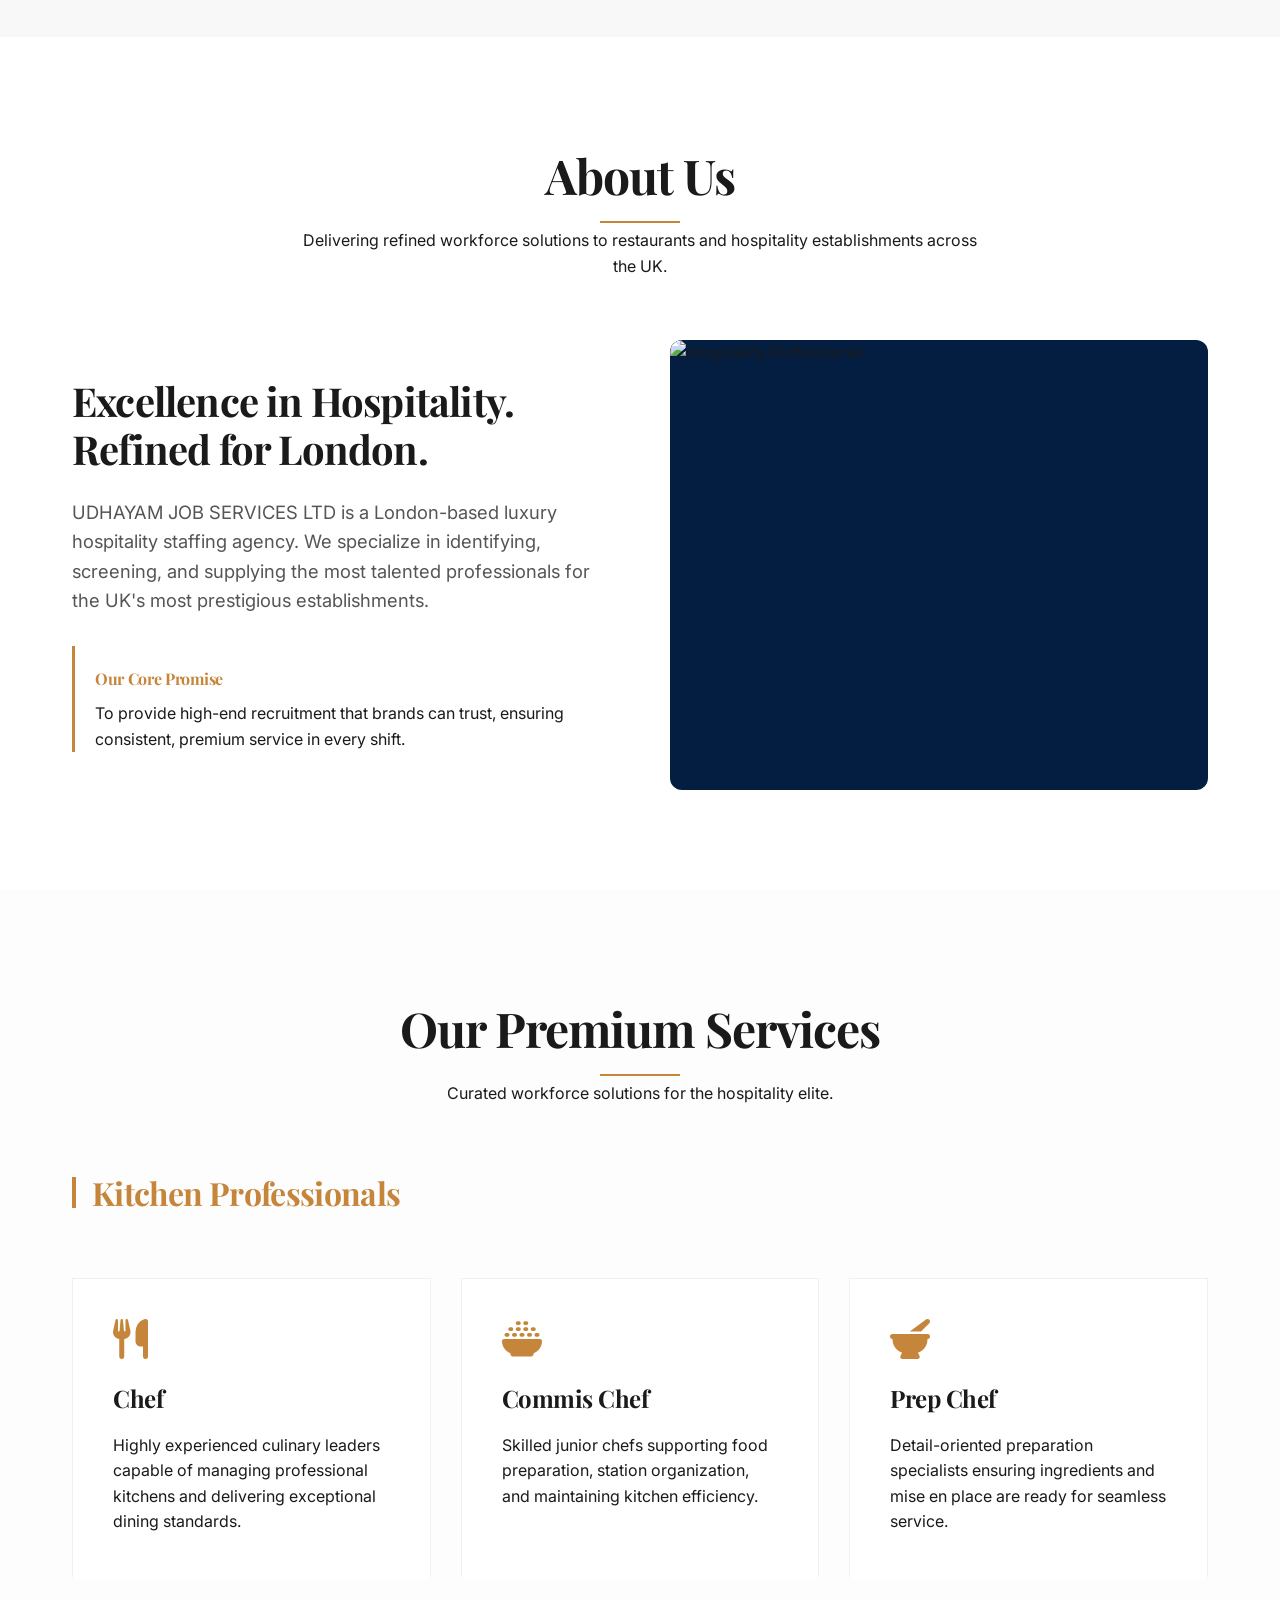
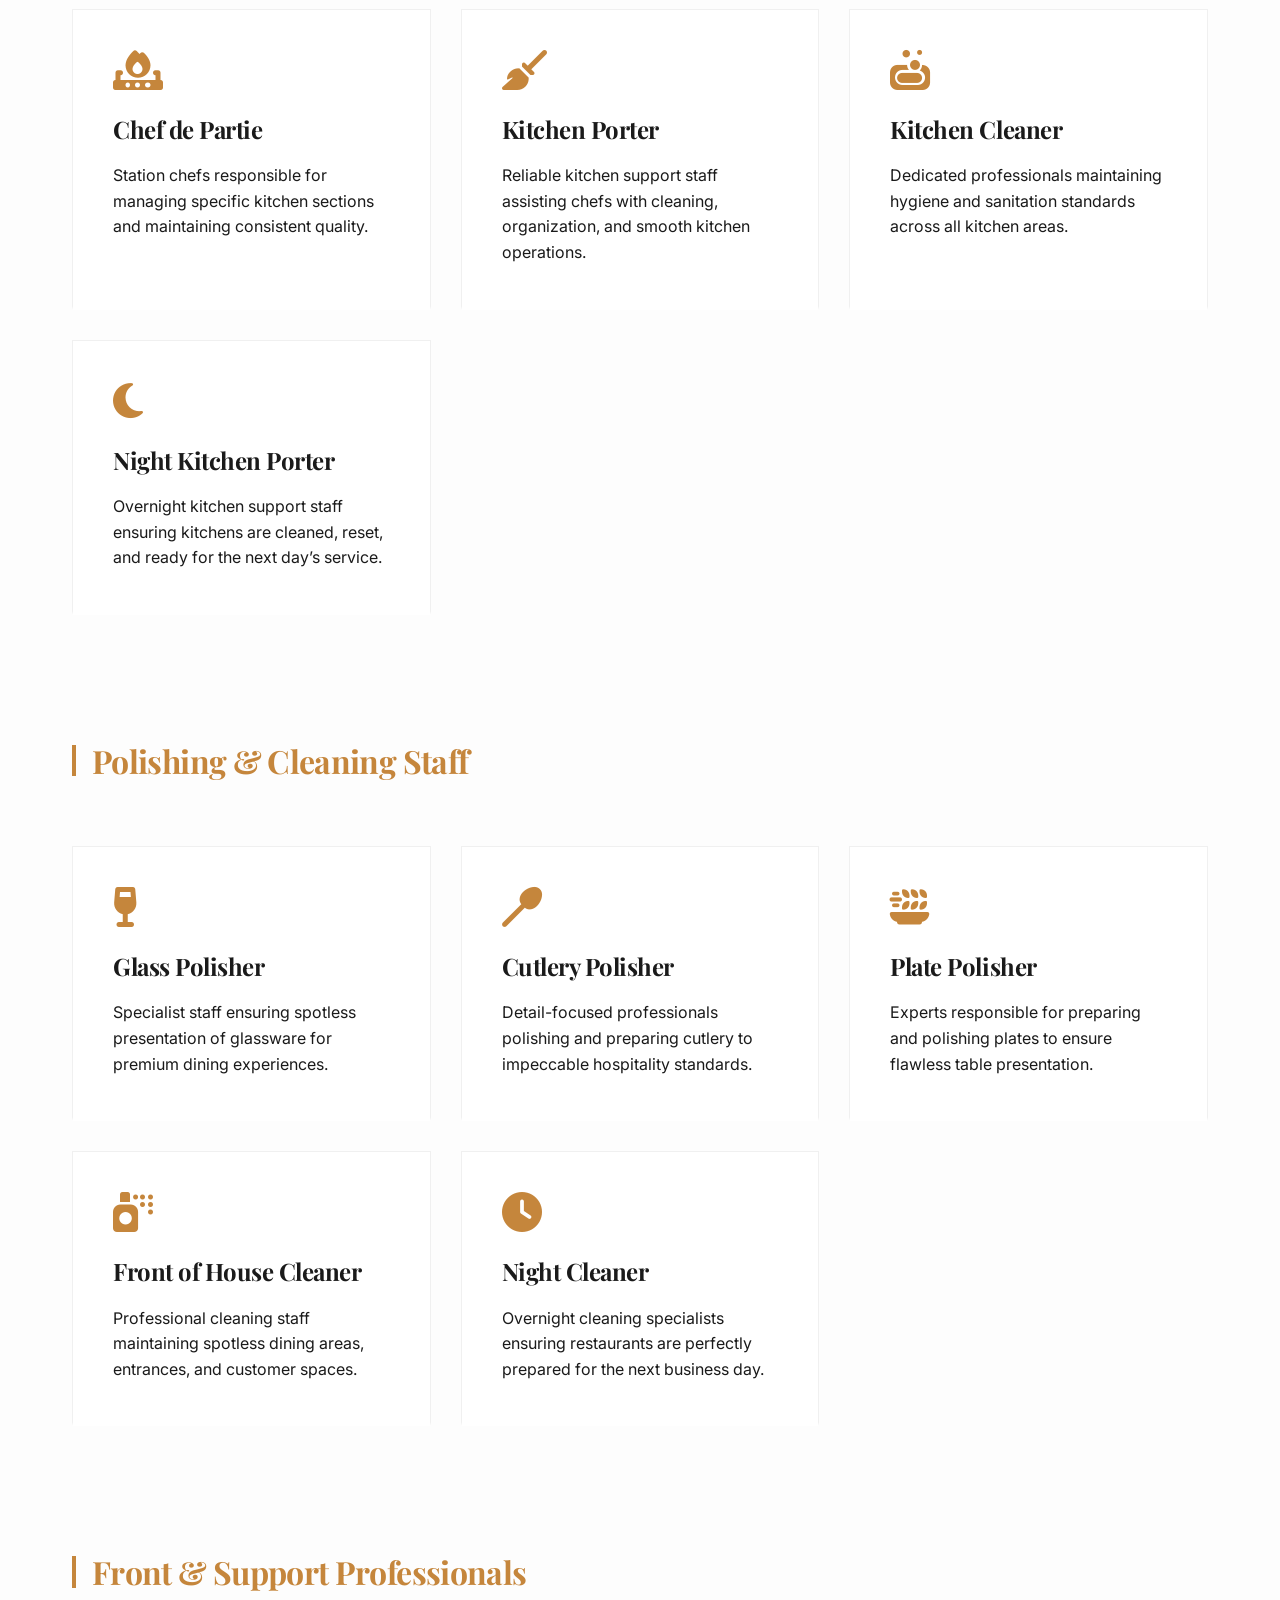
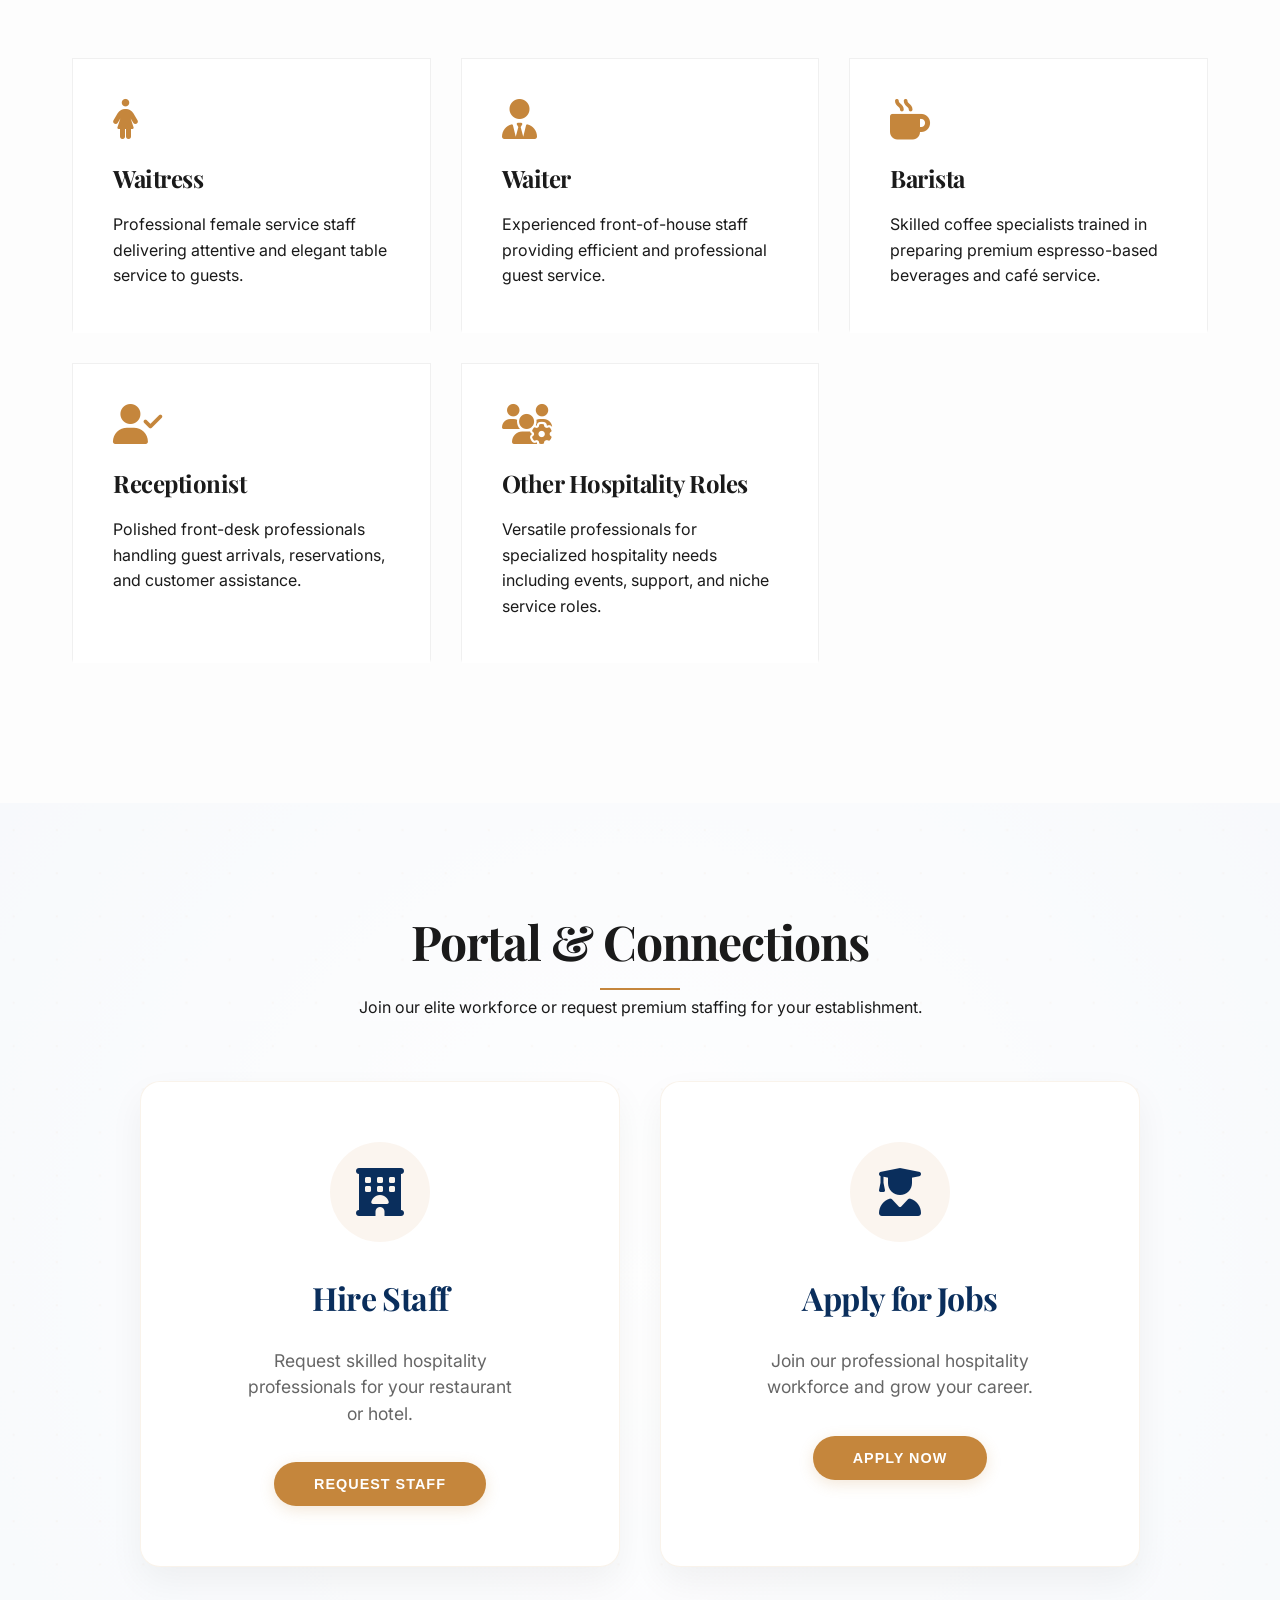
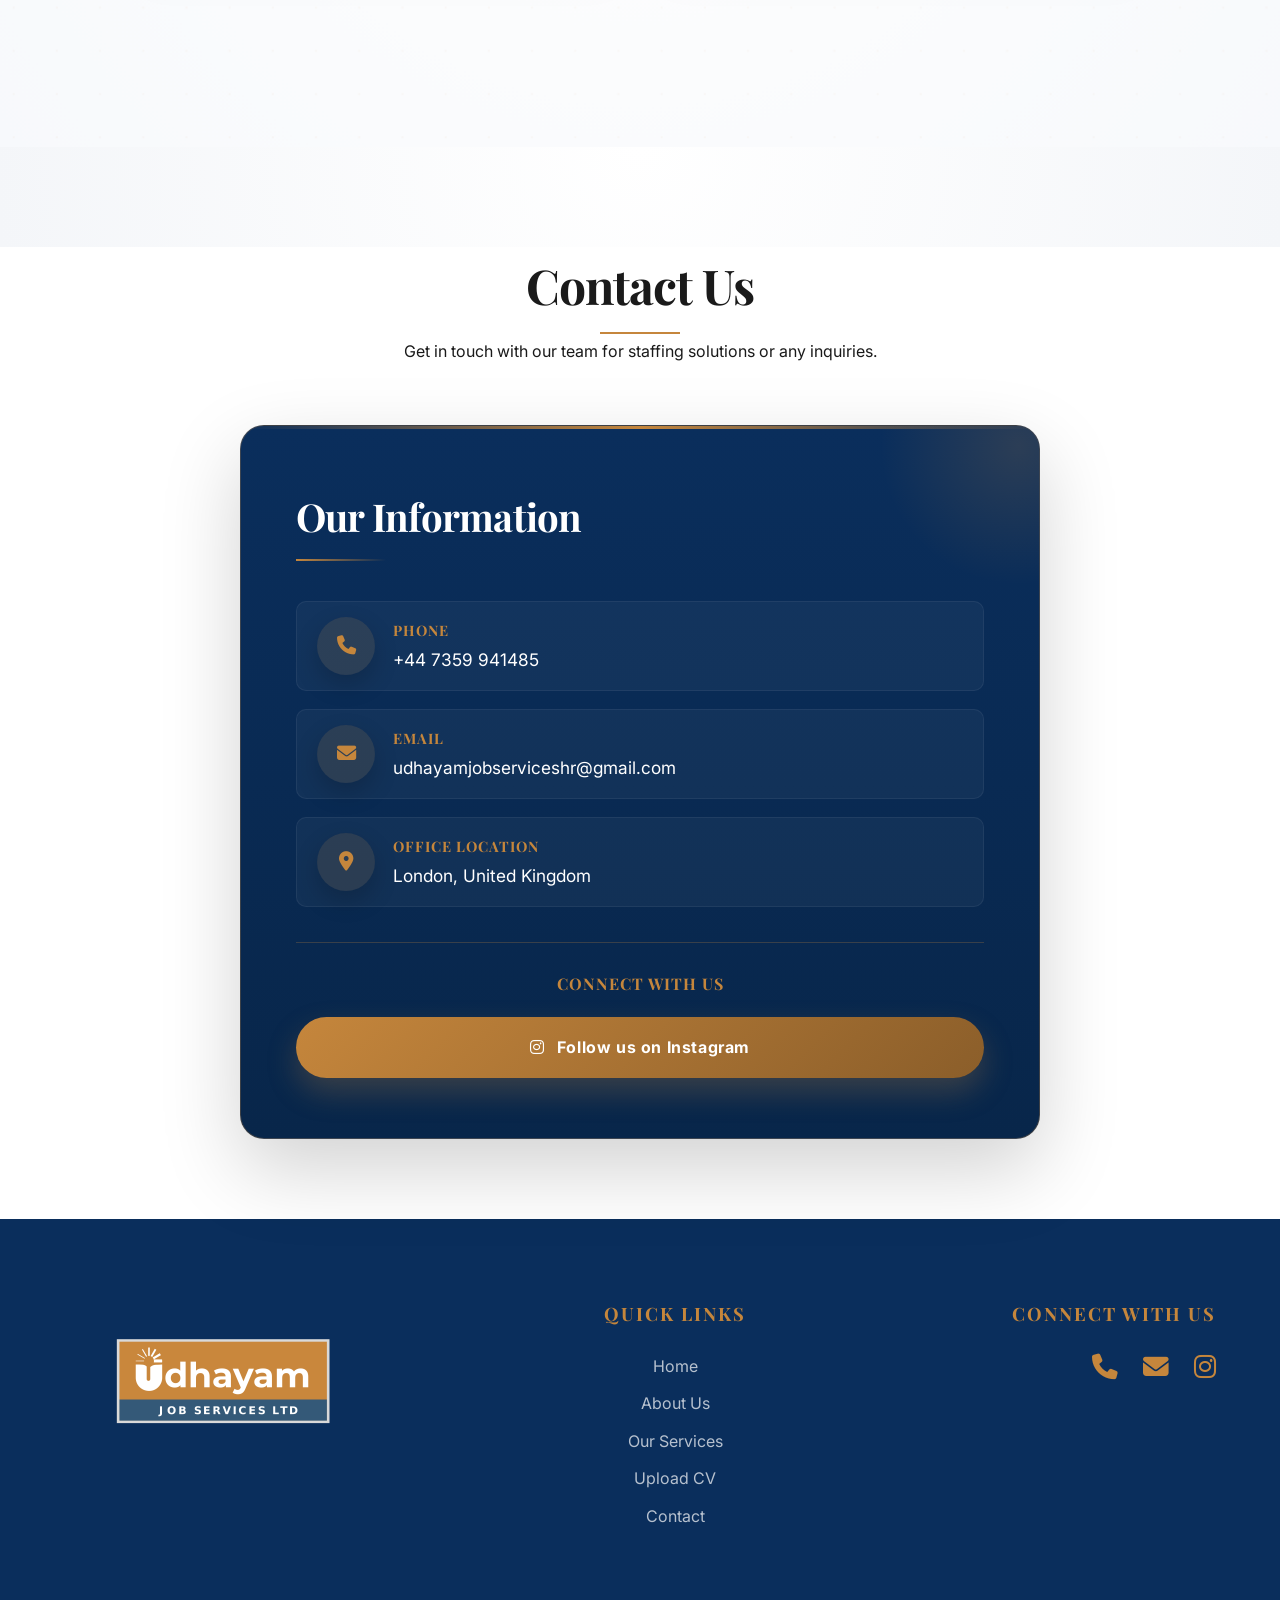
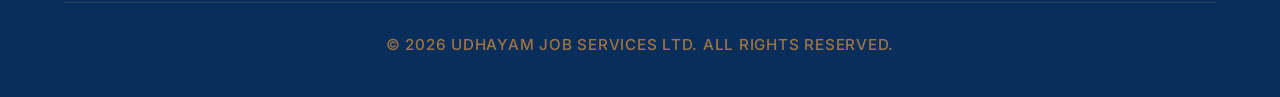
==== commit e87e8af4: "e" ====
--- a/index.html
+++ b/index.html
@@ -91,22 +91,22 @@
             <p>Connecting Restaurants with Exceptional Talent.</p>
 
             <div class="btn-group">
-                <a href="upload-cv.html?type=restaurant" class="btn btn-primary">Staffing Solutions</a>
-                <a href="upload-cv.html?type=candidate" class="btn btn-secondary">Start your Application</a>
+                <a href="upload-cv.html?type=restaurant" class="btn btn-primary">Hire Staff</a>
+                <a href="upload-cv.html?type=candidate" class="btn btn-secondary">Apply for Jobs</a>
             </div>
 
             <!-- Statistics Section -->
             <div class="stats">
                 <div class="stat-item">
                     <h3 class="counter">140+</h3>
-                    <p>Skilled </p>
-                    <p>Professionals</p>
-                </div>
-
-                <div class="stat-item">
-                    <h3 class="counter"> WhatsApp</h3>
+                    <p>Skilled Professionals</p>
+                </div>
+
+                <a href="https://wa.me/447359941485" class="stat-item whatsapp-hero-stat" target="_blank">
+                    <i class="fab fa-whatsapp whatsapp-pop"></i>
+                    <h3 class="counter">WhatsApp</h3>
                     <p>Support</p>
-                </div>
+                </a>
                 <div class="stat-item">
                     <h3 class="counter">Verified</h3>
                     <p>Workforce</p>
@@ -336,7 +336,7 @@
                     <div class="portal-icon-circle">
                         <i class="fa-solid fa-hotel"></i>
                     </div>
-                    <h3 class="serif">Staffing Solutions</h3>
+                    <h3 class="serif">Hire Staff</h3>
                     <p class="card-desc">Request skilled hospitality professionals for your restaurant or hotel.</p>
                     <button class="btn-gold">Request Staff</button>
                 </div>
@@ -346,7 +346,7 @@
                     <div class="portal-icon-circle">
                         <i class="fa-solid fa-user-graduate"></i>
                     </div>
-                    <h3 class="serif">Start your application</h3>
+                    <h3 class="serif">Apply for Jobs</h3>
                     <p class="card-desc">Join our professional hospitality workforce and grow your career.</p>
                     <button class="btn-gold">Apply Now</button>
                 </div>
--- a/index.css
+++ b/index.css
@@ -369,6 +369,32 @@
   text-transform: uppercase;
   letter-spacing: 2px;
   opacity: 0.8;
+}
+
+.whatsapp-hero-stat {
+  text-decoration: none;
+  position: relative;
+  transition: var(--transition-smooth);
+}
+
+.whatsapp-pop {
+  position: absolute;
+  top: -30px;
+  left: 50%;
+  transform: translateX(-50%) scale(0);
+  font-size: 2.5rem;
+  color: #25D366;
+  transition: transform 0.4s cubic-bezier(0.175, 0.885, 0.32, 1.275);
+  pointer-events: none;
+  filter: drop-shadow(0 0 10px rgba(37, 211, 102, 0.4));
+}
+
+.whatsapp-hero-stat:hover .whatsapp-pop {
+  transform: translateX(-50%) scale(1);
+}
+
+.whatsapp-hero-stat:hover h3 {
+  color: #25D366;
 }
 
 /* --- Services Grid --- */
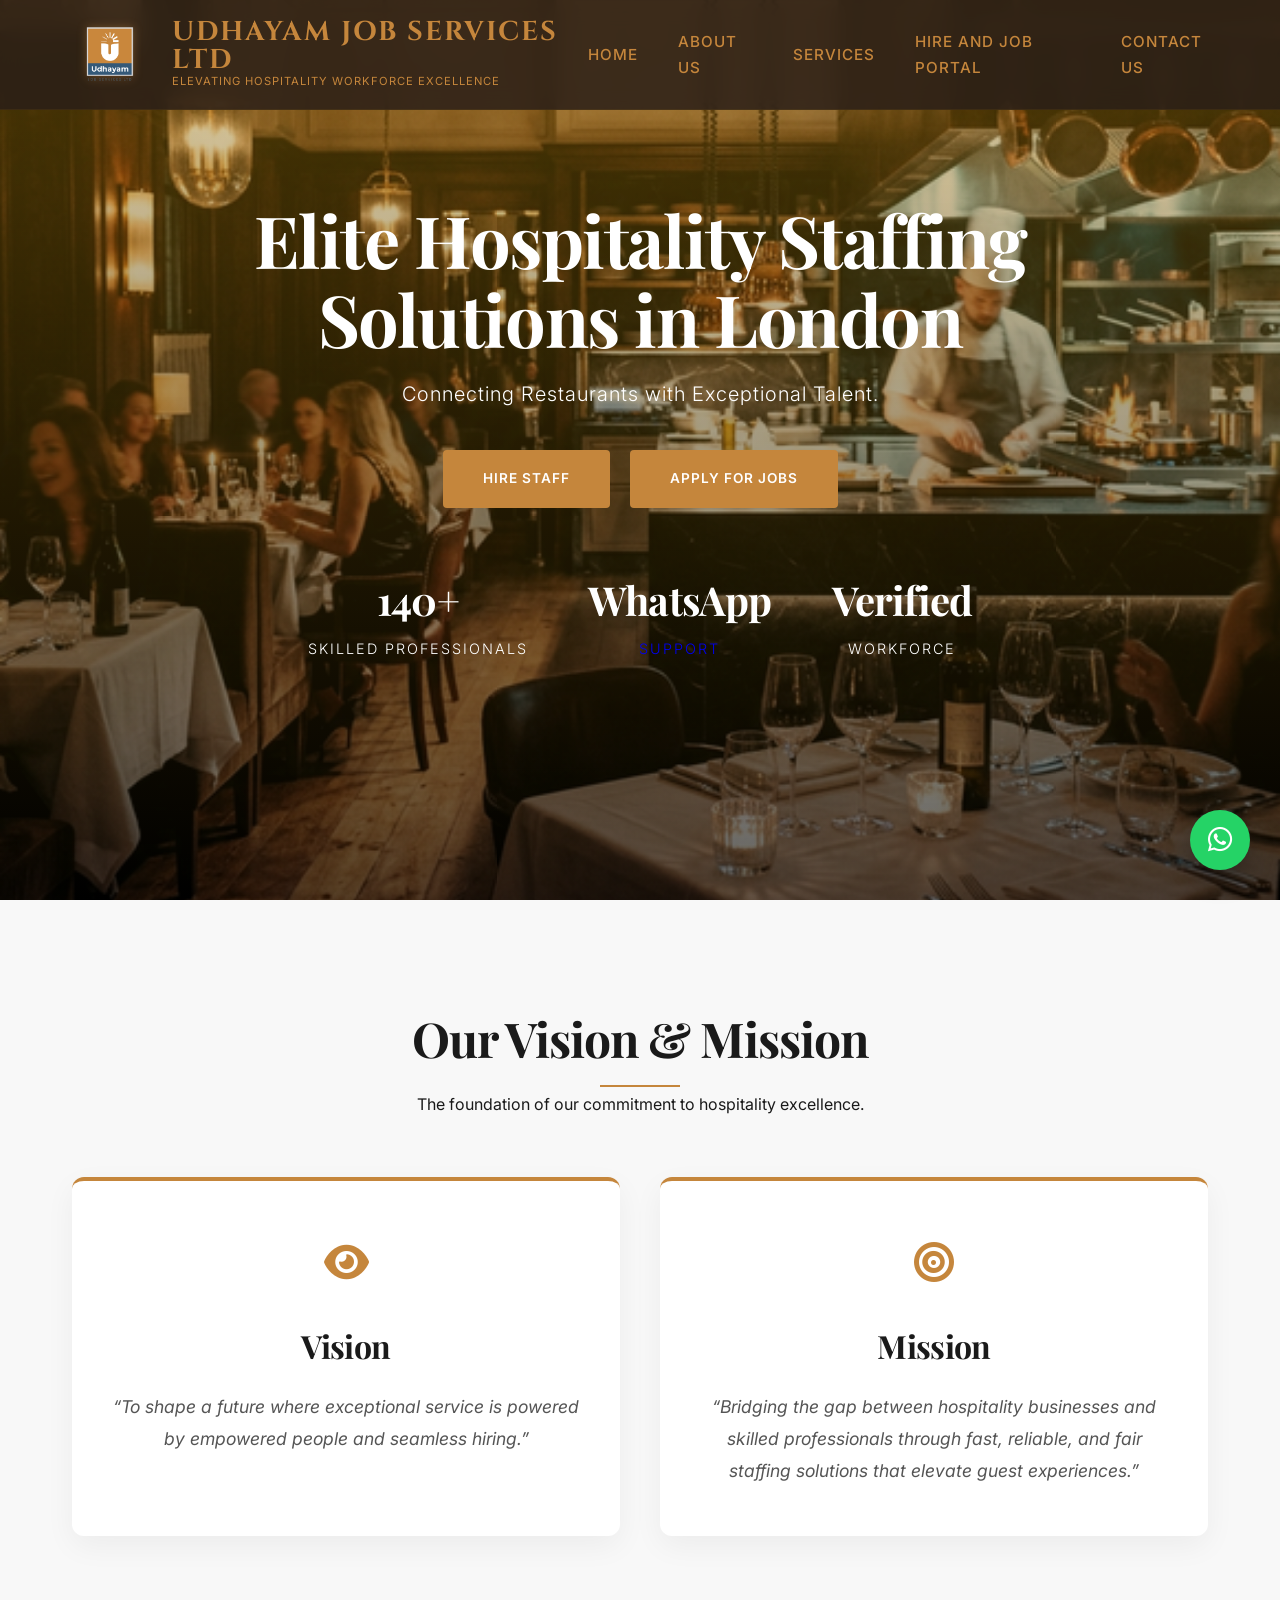
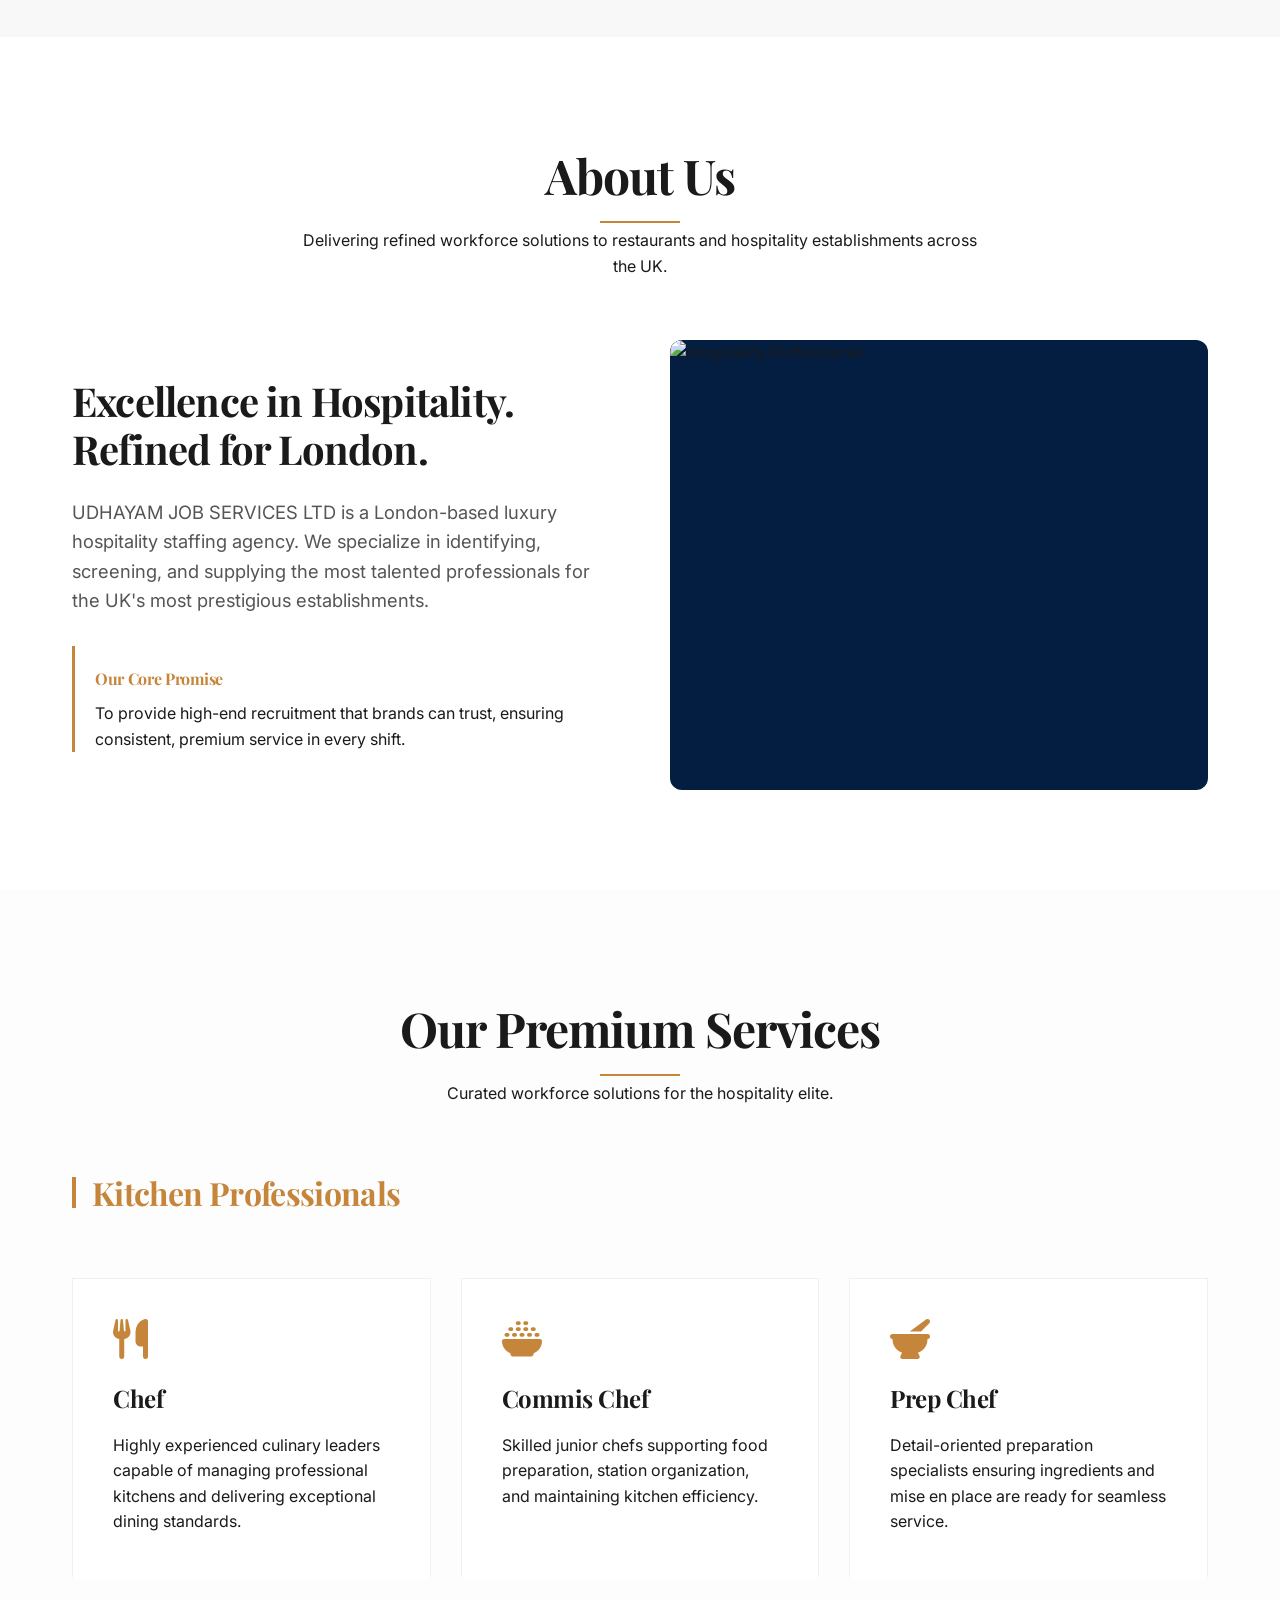
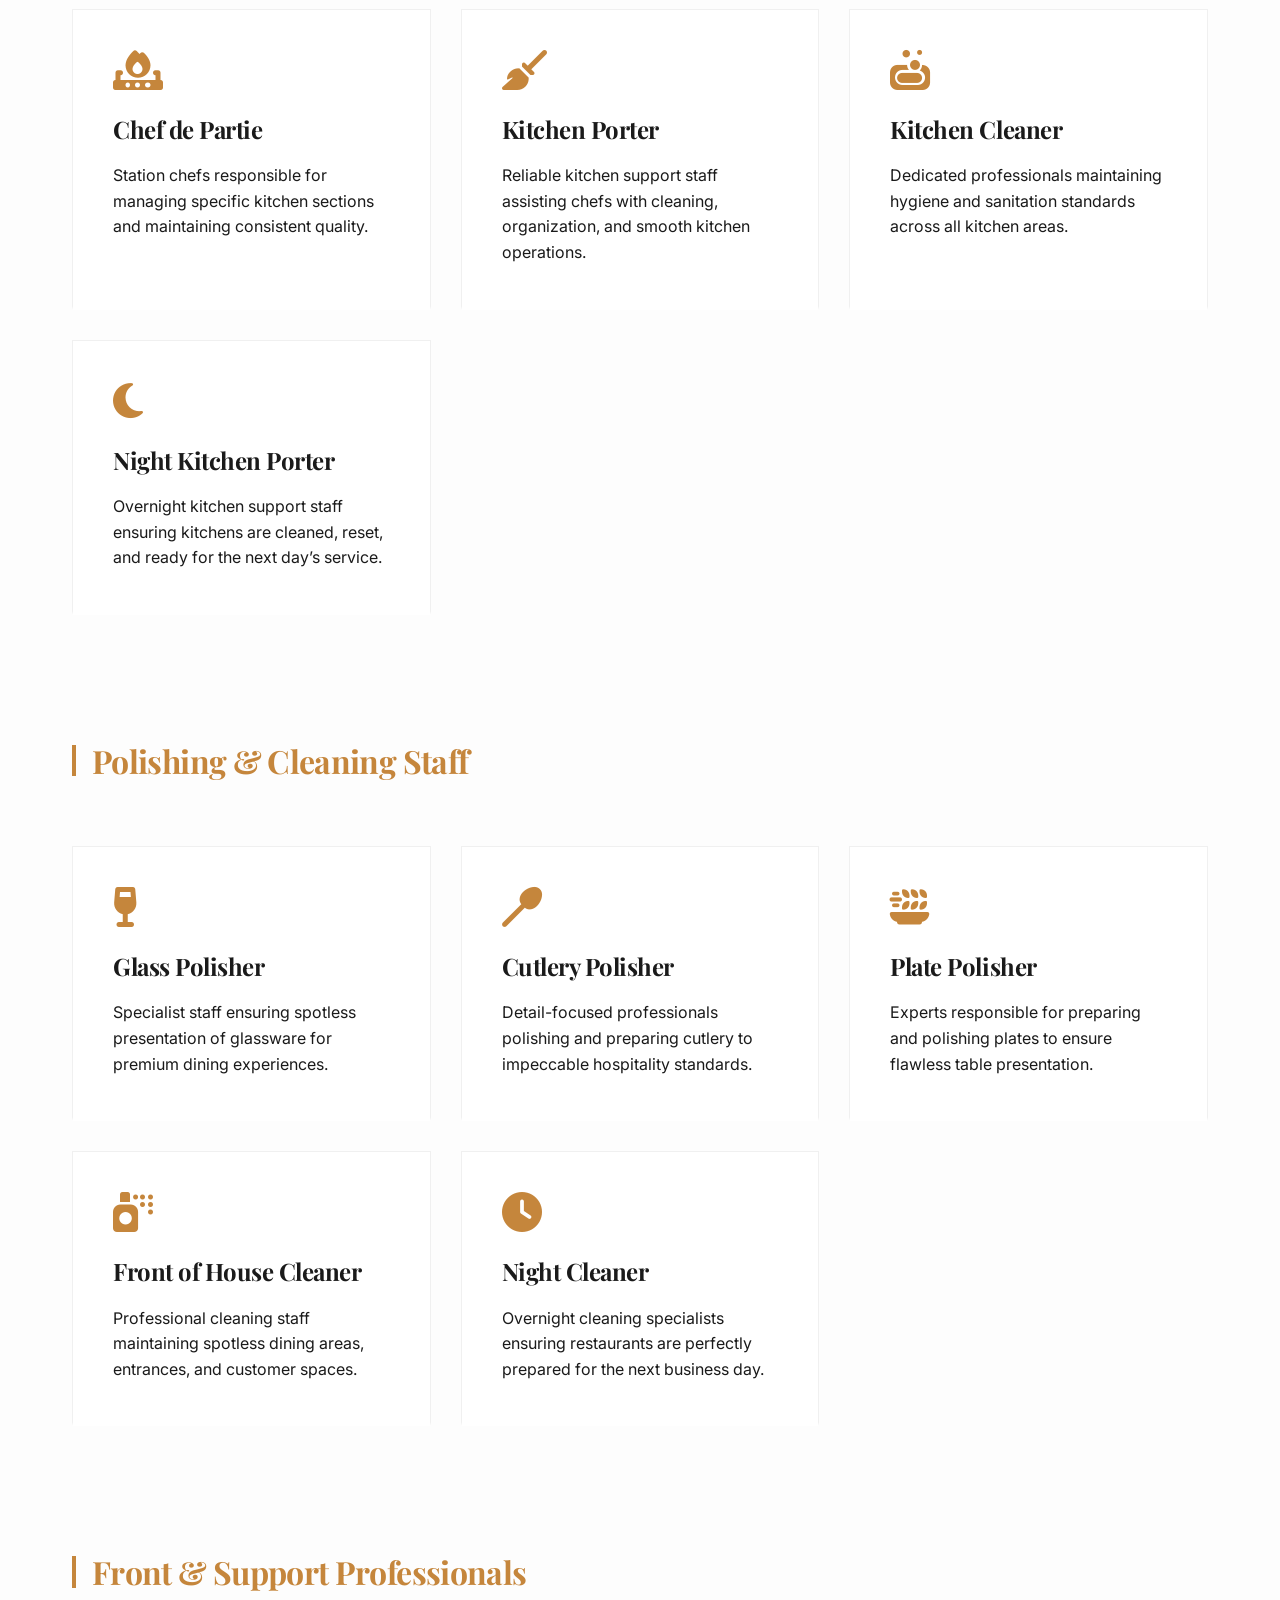
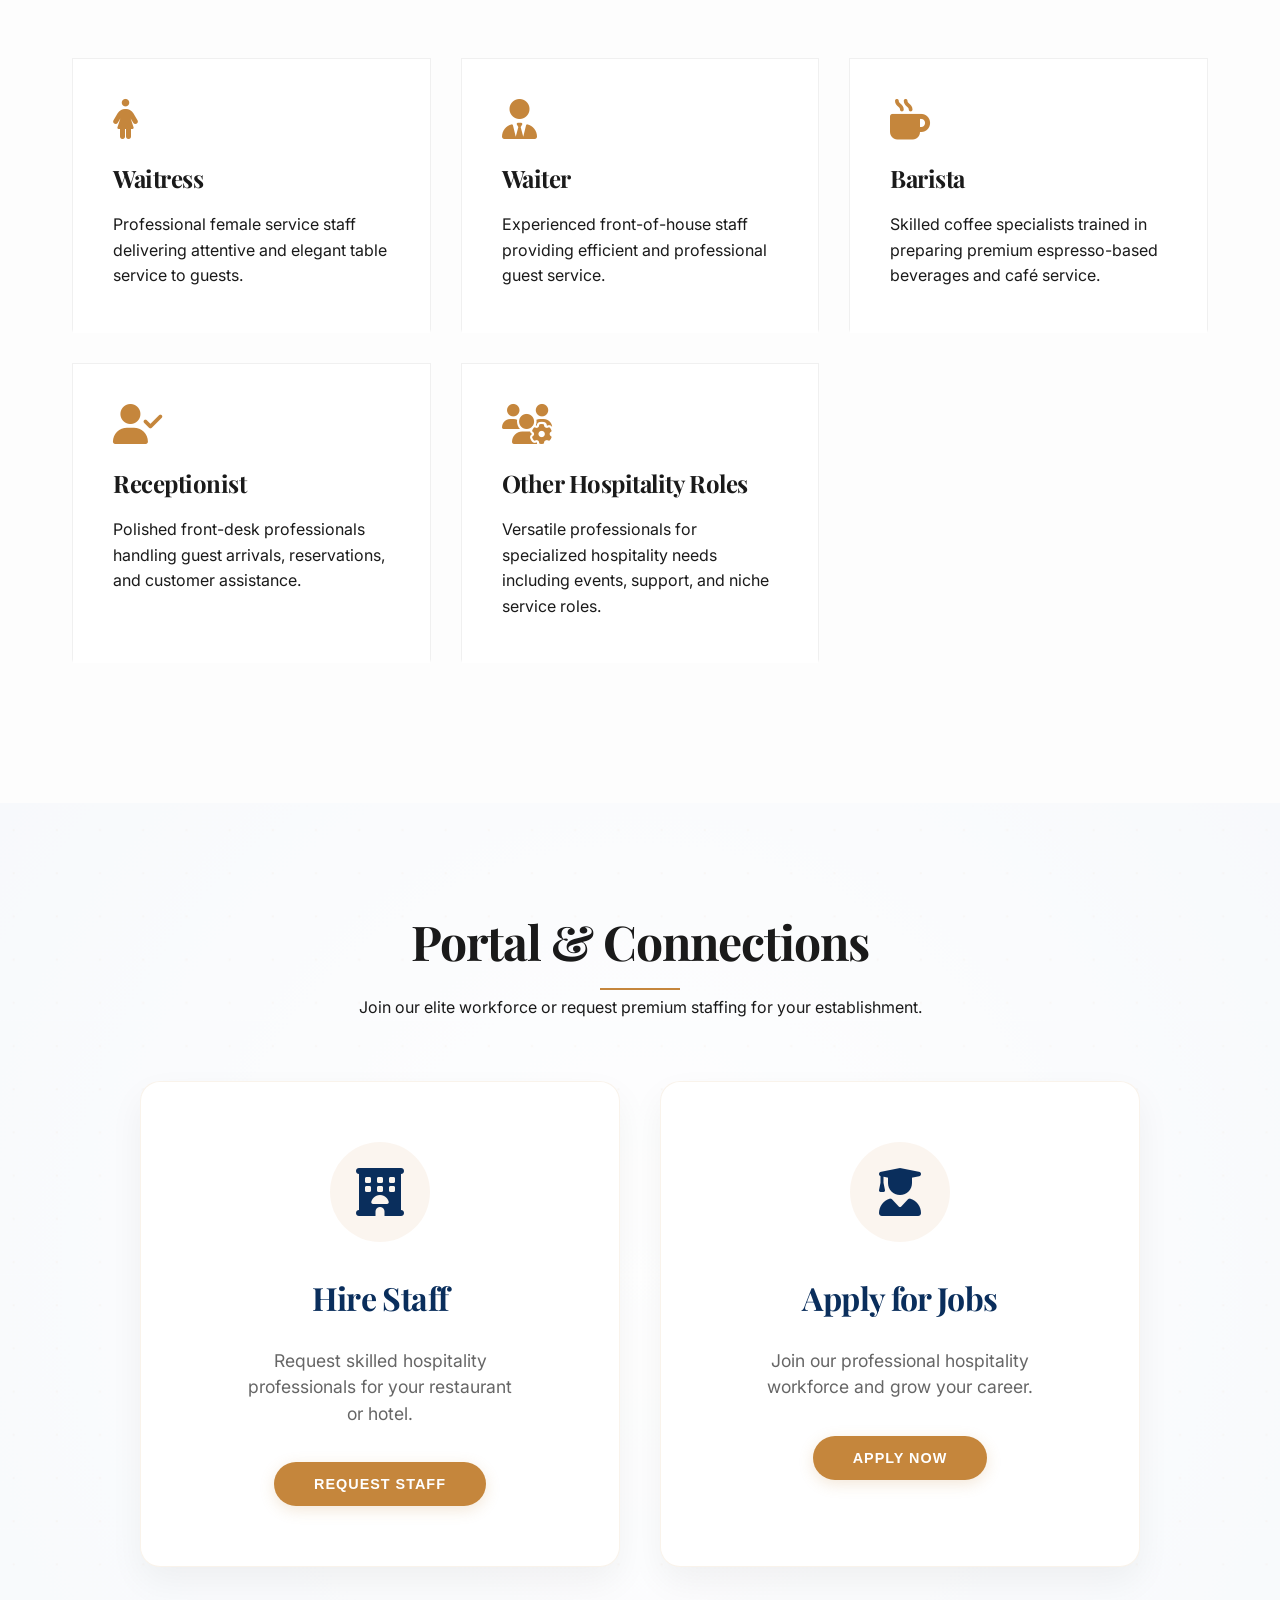
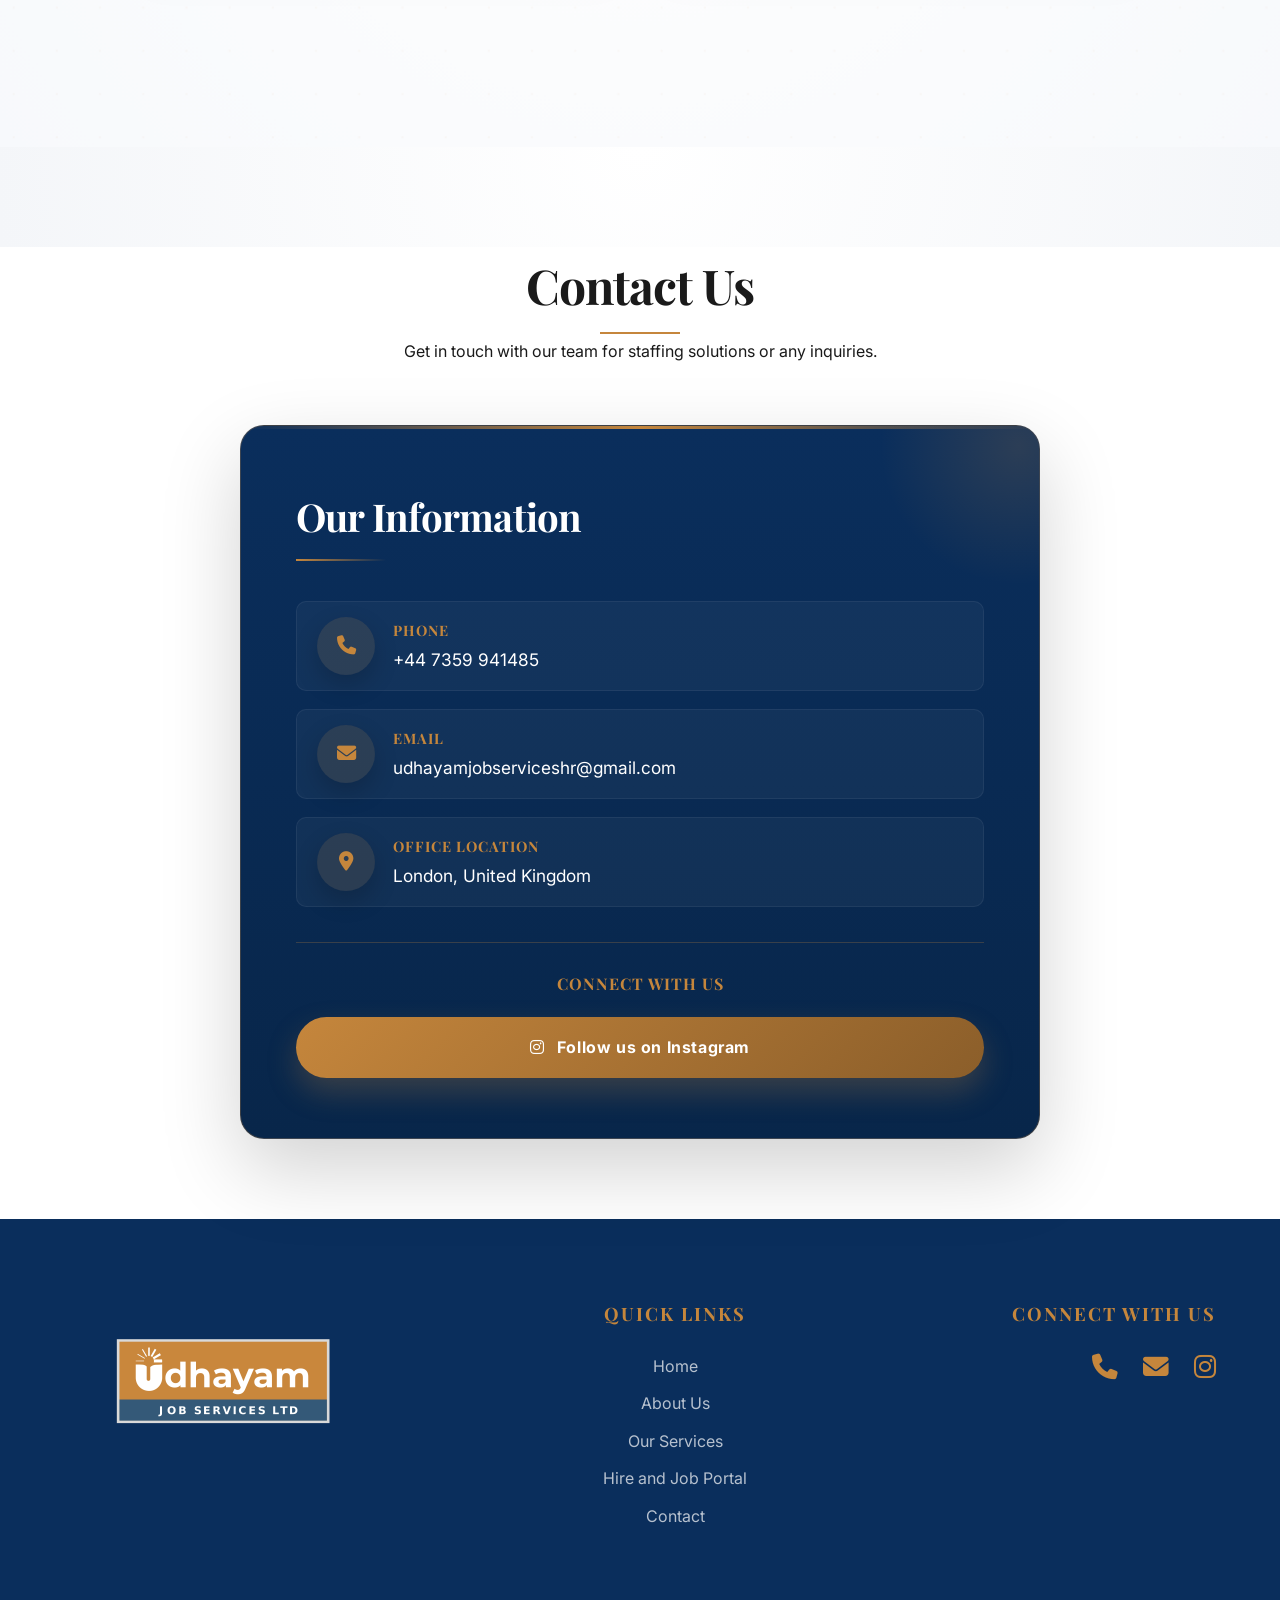
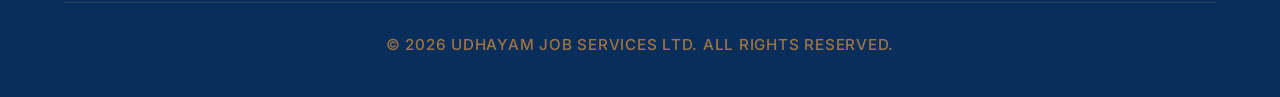
==== commit 9ed8faf3: "nnn" ====
--- a/index.html
+++ b/index.html
@@ -76,7 +76,7 @@
                 <li><a href="index.html#home">Home</a></li>
                 <li><a href="#about">About Us</a></li>
                 <li><a href="#services">Services</a></li>
-                <li><a href="upload-cv.html">Upload CV</a></li>
+                <li><a href="upload-cv.html">Hire and Job Portal</a></li>
                 <li><a href="index.html#contact-us">Contact Us</a></li>
             </ul>
         </div>
@@ -421,7 +421,7 @@
                     <li><a href="index.html">Home</a></li>
                     <li><a href="#about">About Us</a></li>
                     <li><a href="#services">Our Services</a></li>
-                    <li><a href="upload-cv.html">Upload CV</a></li>
+                    <li><a href="upload-cv.html">Hire and Job Portal</a></li>
                     <li><a href="index.html#contact-us">Contact</a></li>
                 </ul>
             </div>
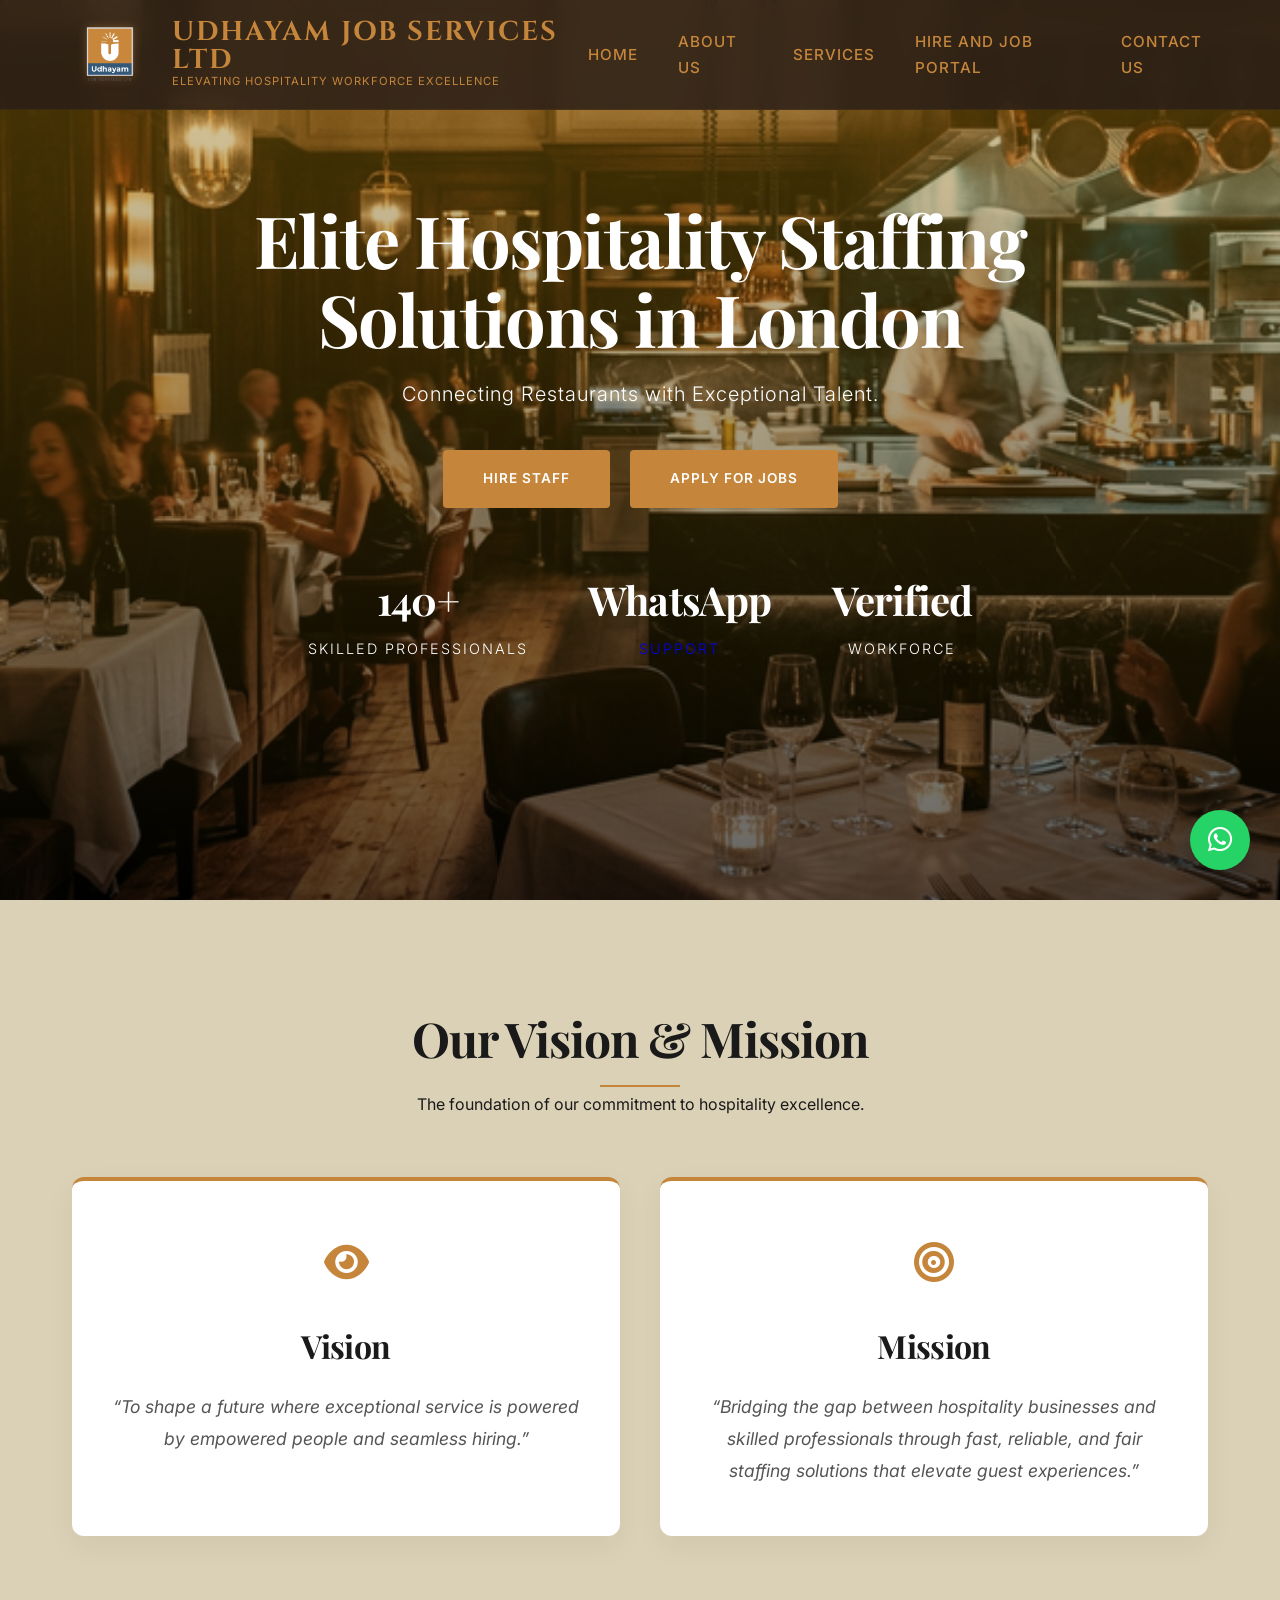
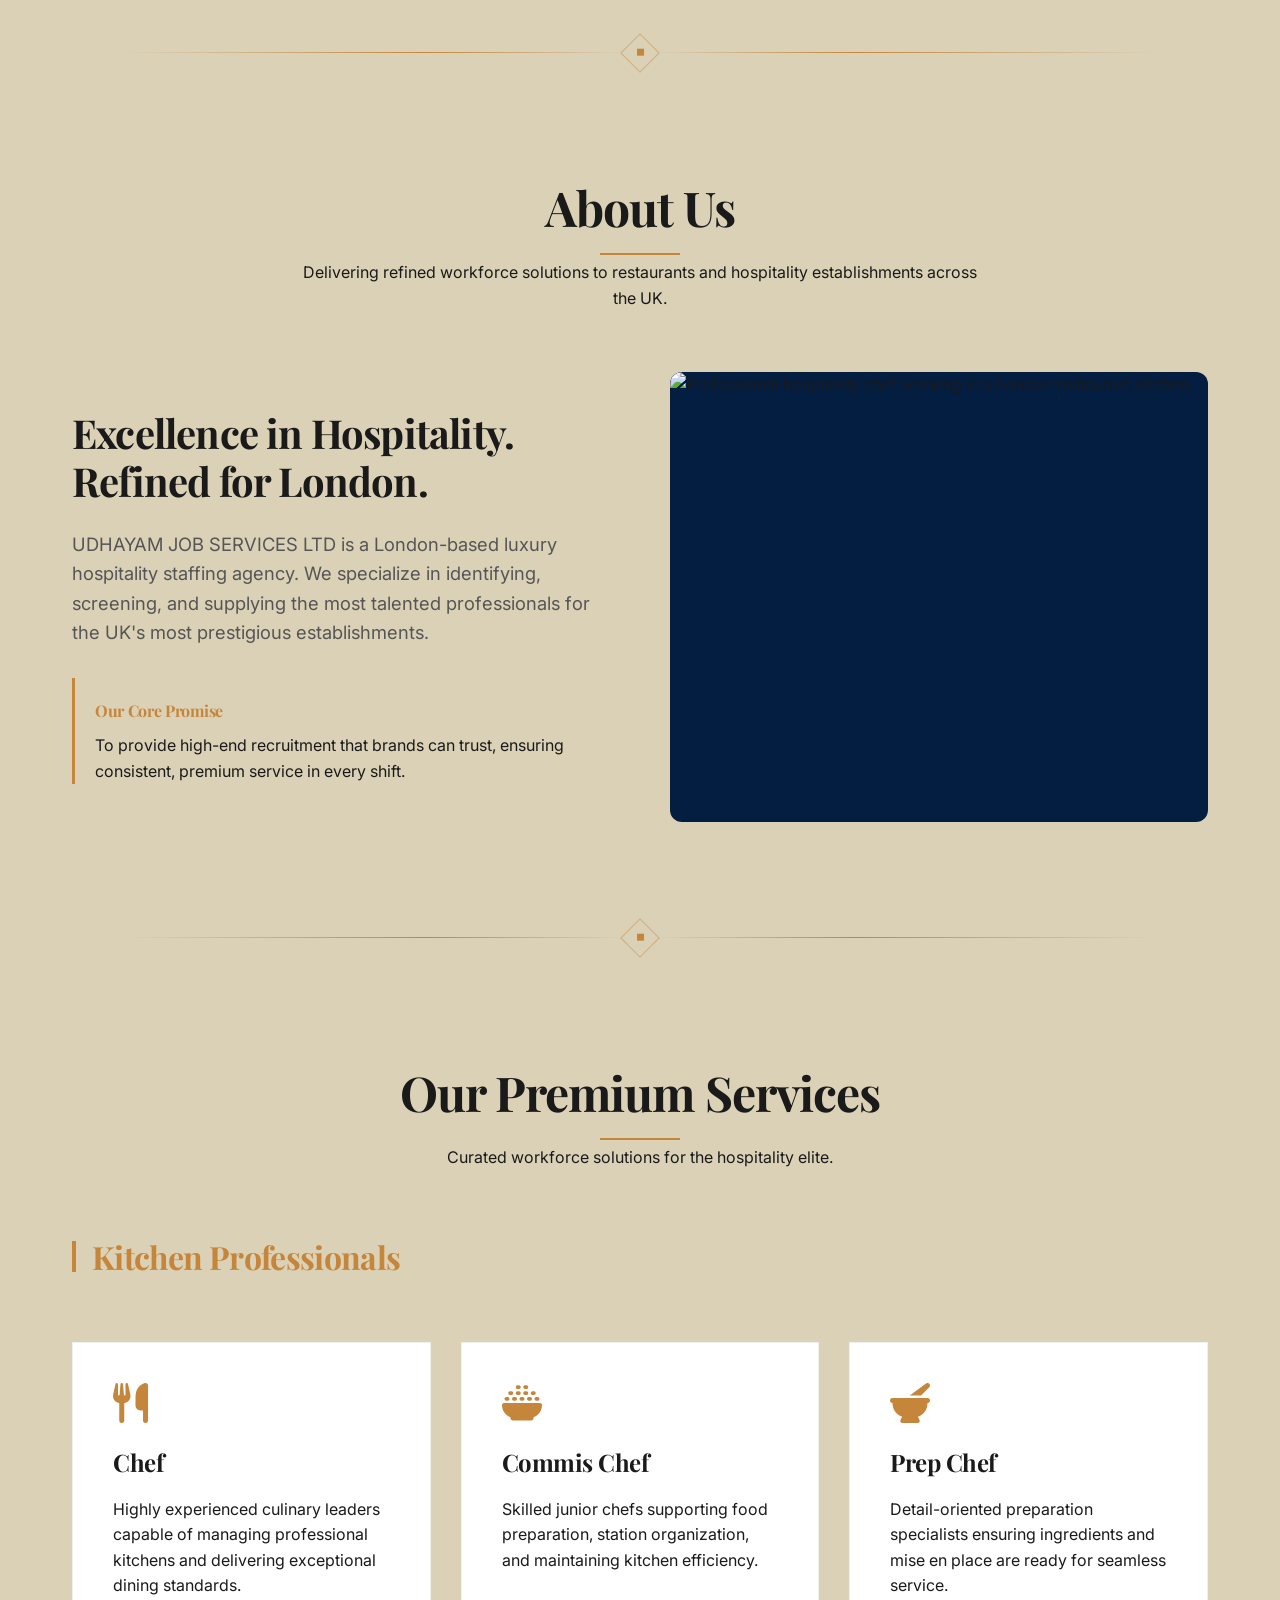
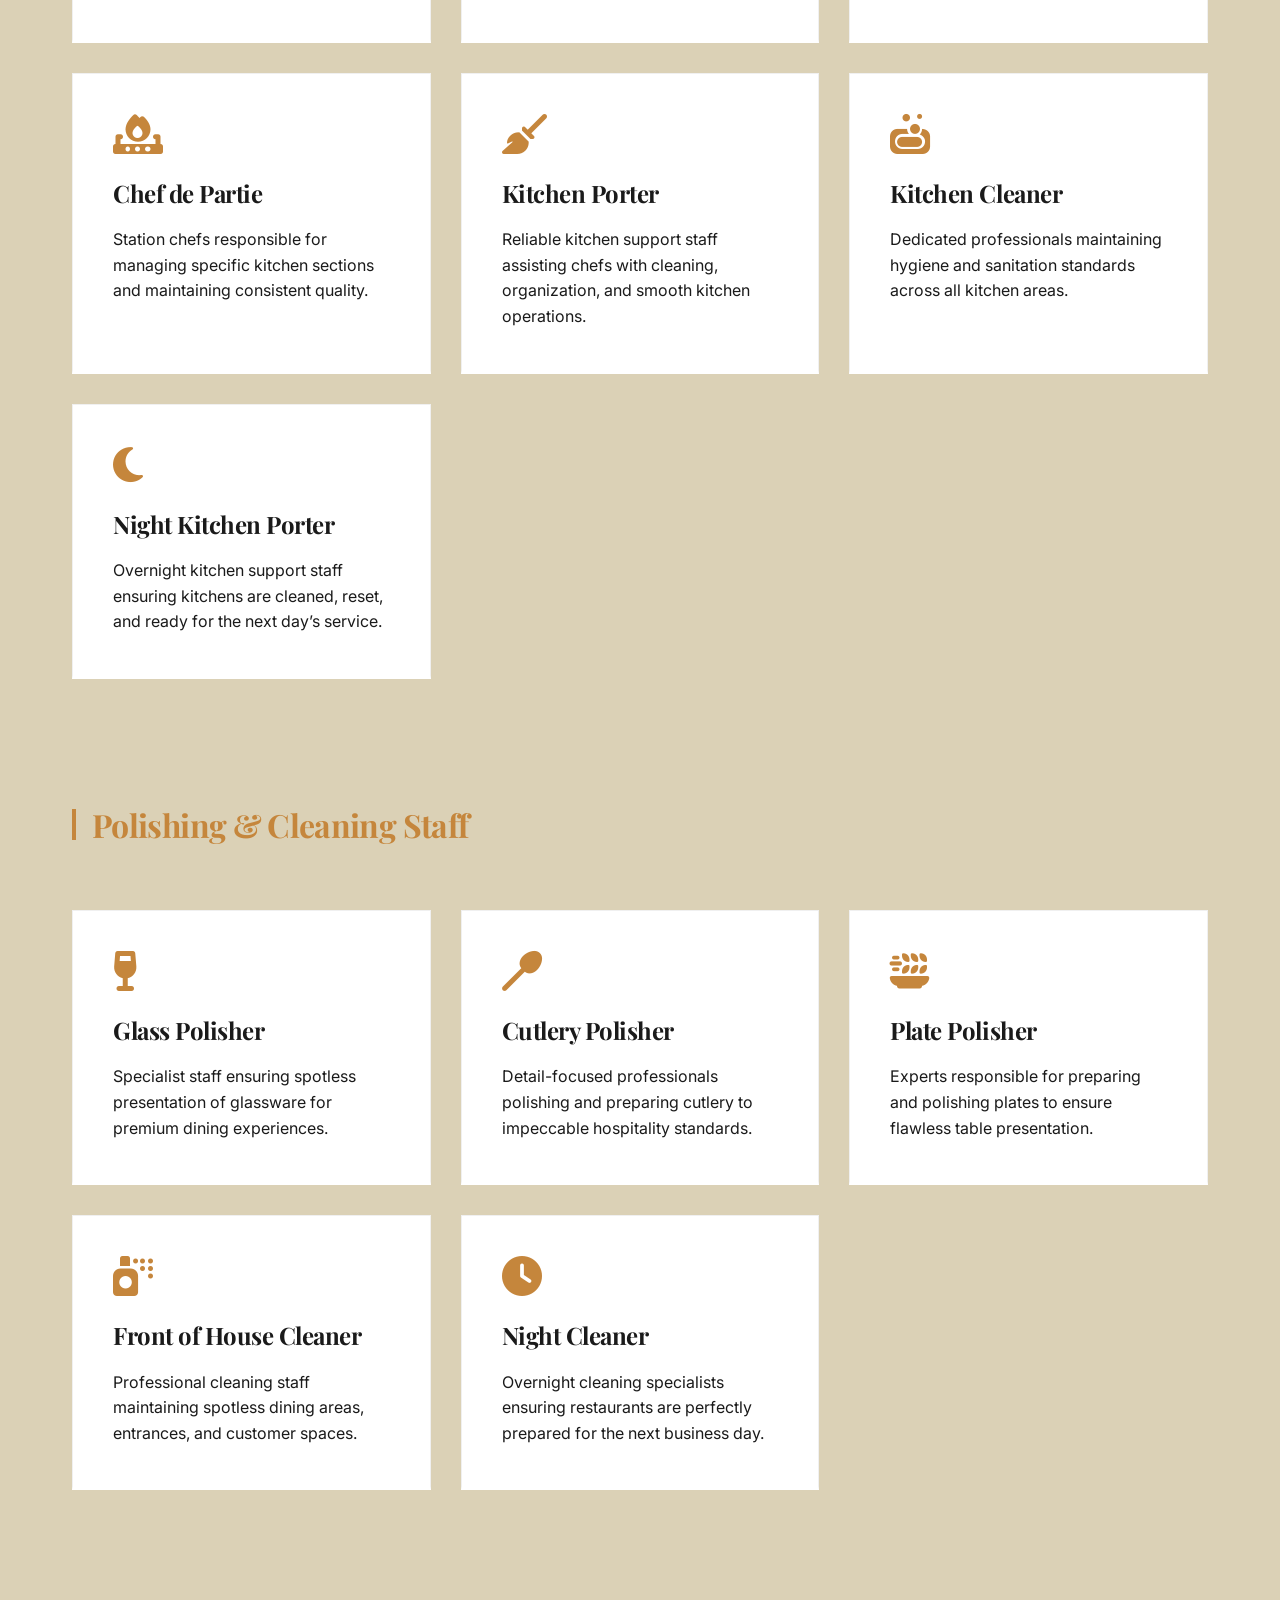
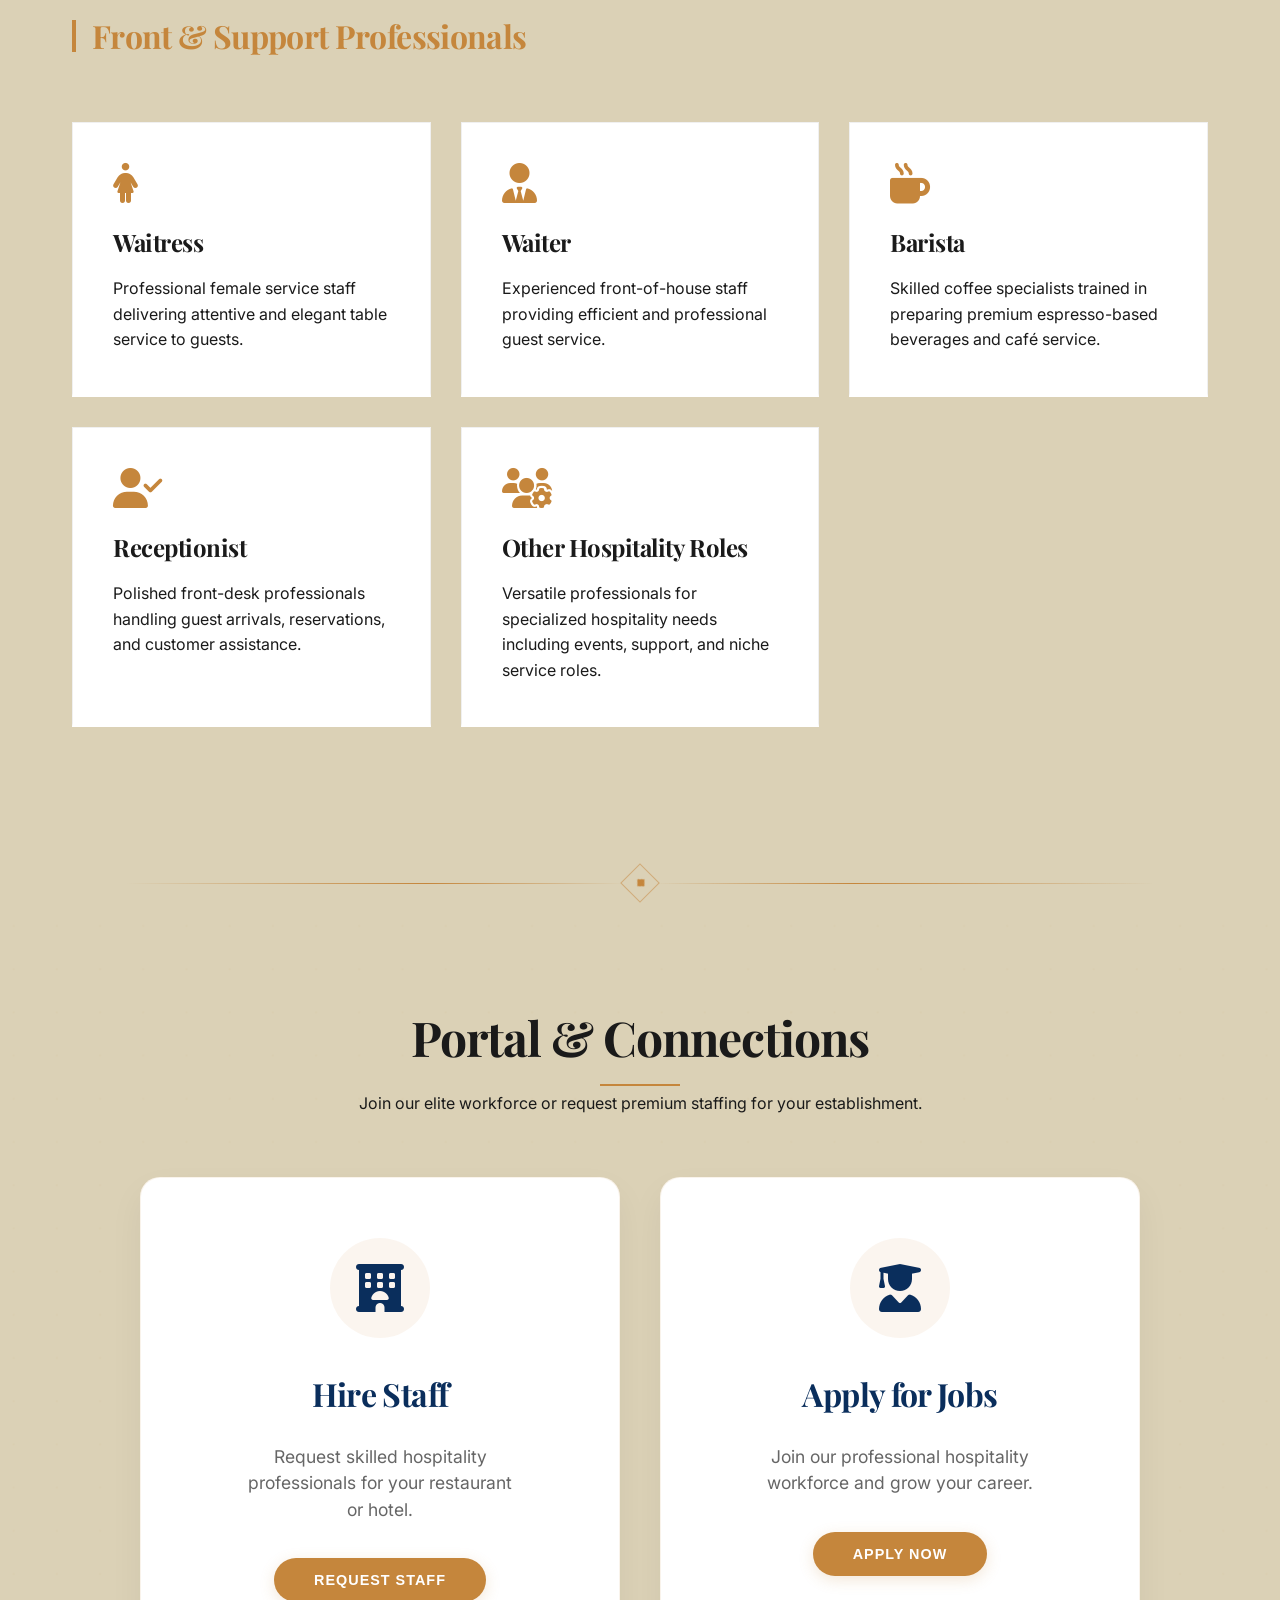
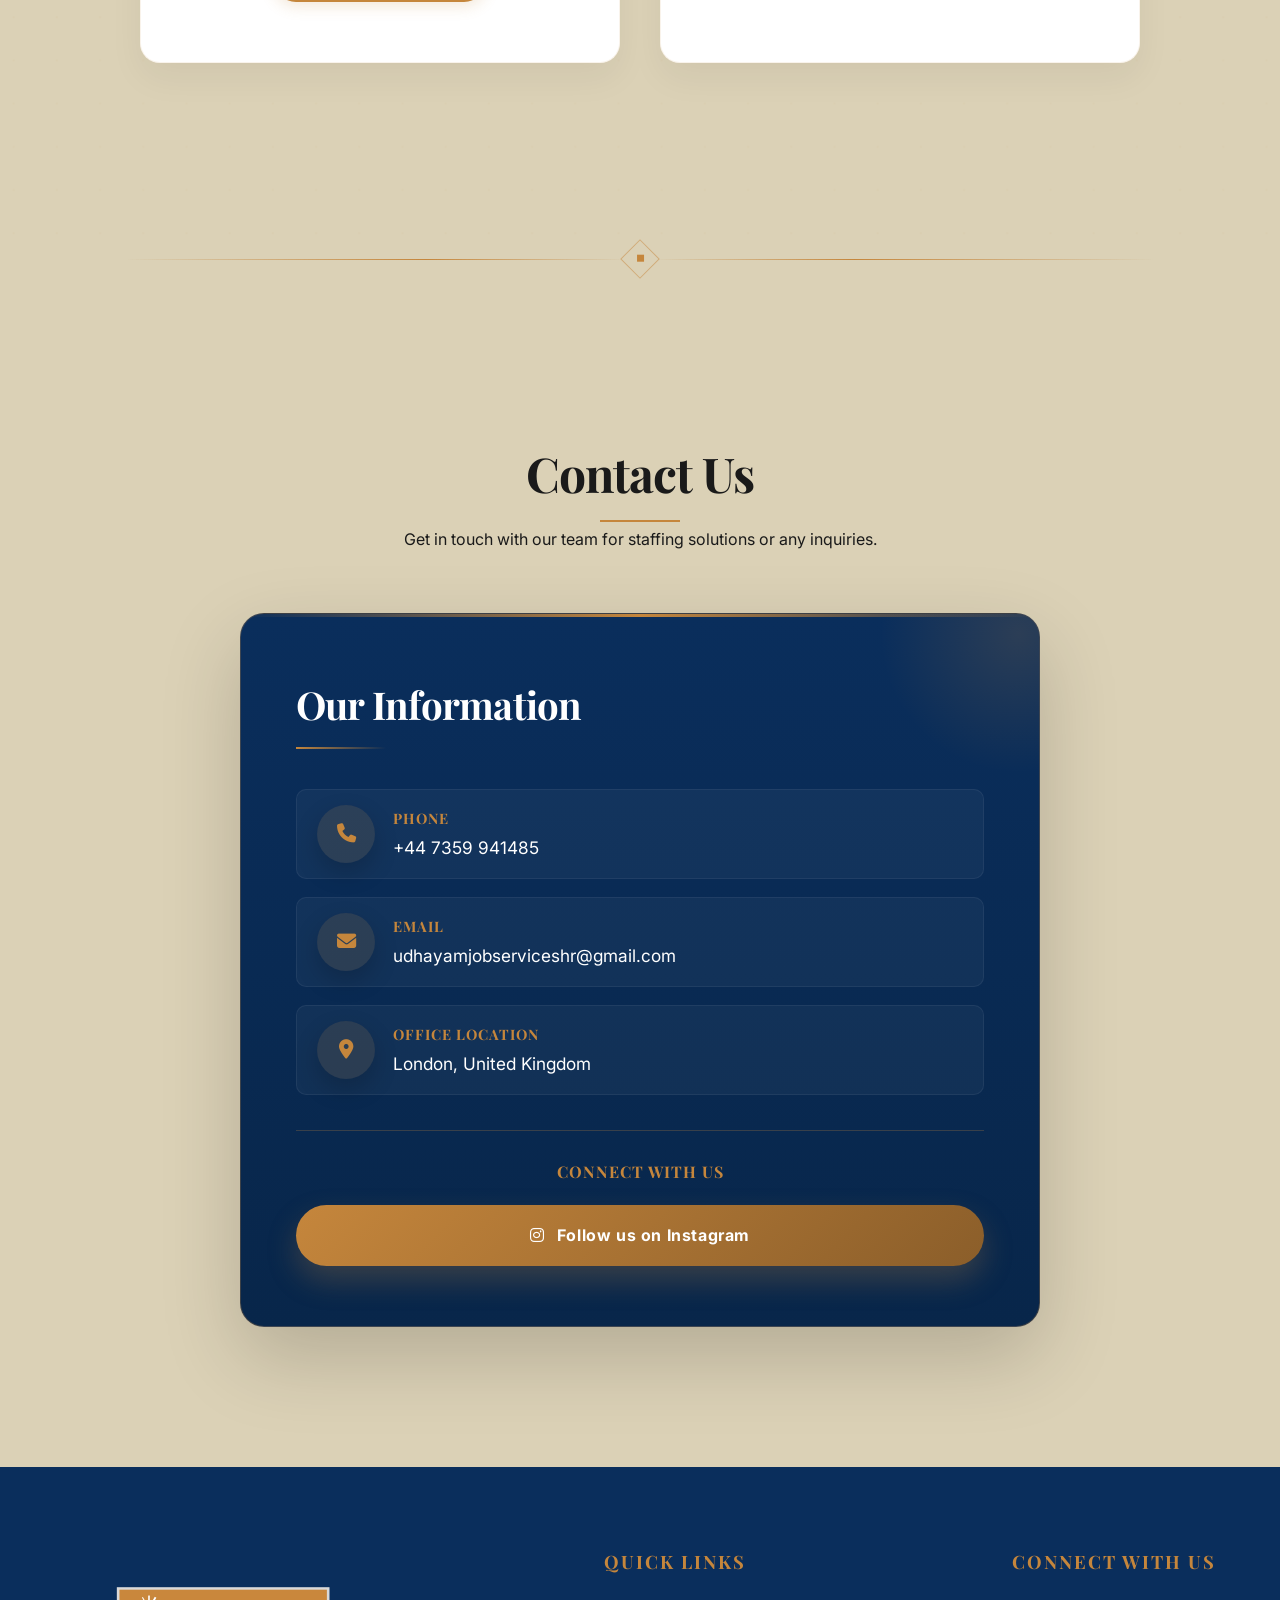
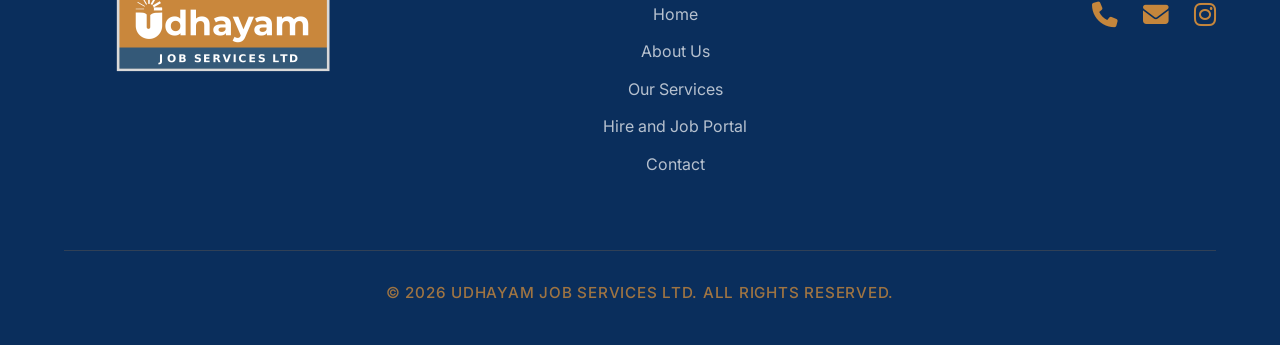
==== commit 12e94c5c: "bn" ====
--- a/index.html
+++ b/index.html
@@ -4,9 +4,75 @@
 <head>
     <meta charset="UTF-8">
     <meta name="viewport" content="width=device-width, initial-scale=1.0">
-    <title>UDHAYAM JOB SERVICES LTD | Elite Hospitality Staffing Solutions London</title>
+    <meta name="google-site-verification" content="Fxuxjew9Cy14-qHlFuHUs2Mqk2_jo0P7aiw6gMlltu4" />
+
+    <!-- SEO: Primary Meta Tags -->
+    <title>UDHAYAM JOB SERVICES LTD | Hospitality Jobs & Staffing Agency London, UK</title>
     <meta name="description"
-        content="UDHAYAM JOB SERVICES LTD is London's premier hospitality staffing agency, providing luxury restaurants with exceptional chefs, front-of-house staff, and verified professionals.">
+        content="UDHAYAM JOB SERVICES LTD is London's leading hospitality staffing agency. We hire chefs, waiters, kitchen porters, baristas and front-of-house staff for restaurants across the UK. Part-time jobs for students and verified hospitality professionals.">
+    <meta name="keywords"
+        content="hospitality jobs UK, restaurant staffing London, hire chefs UK, kitchen porter jobs, waiter jobs London, part-time jobs students UK, barista jobs London, hospitality agency London, hire hospitality staff, student jobs UK, hospitality recruitment agency">
+    <meta name="robots" content="index, follow">
+    <meta name="author" content="UDHAYAM JOB SERVICES LTD">
+    <link rel="canonical" href="https://www.udhayamjobservices.co.uk/index.html">
+
+    <!-- SEO: Open Graph (Facebook / LinkedIn) -->
+    <meta property="og:type" content="website">
+    <meta property="og:title" content="UDHAYAM JOB SERVICES LTD | Hospitality Jobs & Staffing London">
+    <meta property="og:description"
+        content="London's premier hospitality staffing agency. Hire verified chefs, waiters, kitchen porters, baristas and more. Part-time and full-time jobs for students and professionals across the UK.">
+    <meta property="og:url" content="https://www.udhayamjobservices.co.uk/index.html">
+    <meta property="og:site_name" content="UDHAYAM JOB SERVICES LTD">
+    <meta property="og:image" content="https://www.udhayamjobservices.co.uk/square.png">
+    <meta property="og:locale" content="en_GB">
+
+    <!-- SEO: Twitter Card -->
+    <meta name="twitter:card" content="summary_large_image">
+    <meta name="twitter:title" content="UDHAYAM JOB SERVICES LTD | Hospitality Staffing London">
+    <meta name="twitter:description"
+        content="Hire chefs, waiters, kitchen porters & baristas. Part-time hospitality jobs for students in the UK. London's trusted staffing agency.">
+    <meta name="twitter:image" content="https://www.udhayamjobservices.co.uk/square.png">
+
+    <!-- Structured Data: Organization + WebSite + EmploymentAgency -->
+    <script type="application/ld+json">
+    {
+      "@context": "https://schema.org",
+      "@graph": [
+        {
+          "@type": "EmploymentAgency",
+          "@id": "https://www.udhayamjobservices.co.uk/#organization",
+          "name": "UDHAYAM JOB SERVICES LTD",
+          "url": "https://www.udhayamjobservices.co.uk",
+          "logo": "https://www.udhayamjobservices.co.uk/square.png",
+          "description": "London-based hospitality staffing agency specialising in placing chefs, waiters, kitchen porters, baristas and front-of-house staff at restaurants across the UK.",
+          "telephone": "+447359941485",
+          "email": "udhayamjobserviceshr@gmail.com",
+          "address": {
+            "@type": "PostalAddress",
+            "addressLocality": "London",
+            "addressCountry": "GB"
+          },
+          "areaServed": "GB",
+          "sameAs": [
+            "https://www.instagram.com/udhayamjobservices"
+          ]
+        },
+        {
+          "@type": "WebSite",
+          "@id": "https://www.udhayamjobservices.co.uk/#website",
+          "url": "https://www.udhayamjobservices.co.uk",
+          "name": "UDHAYAM JOB SERVICES LTD",
+          "publisher": { "@id": "https://www.udhayamjobservices.co.uk/#organization" },
+          "potentialAction": {
+            "@type": "SearchAction",
+            "target": "https://www.udhayamjobservices.co.uk/services.html",
+            "query-input": "required name=search_term_string"
+          }
+        }
+      ]
+    }
+    </script>
+
     <link rel="stylesheet" href="index.css?v=3.0">
     <!-- Font Awesome for Icons -->
     <link rel="stylesheet" href="https://cdnjs.cloudflare.com/ajax/libs/font-awesome/6.4.0/css/all.min.css">
@@ -56,36 +122,38 @@
 <body>
 
     <!-- Navigation -->
-    <nav id="navbar">
+    <nav id="navbar" role="navigation" aria-label="Main navigation">
         <div class="nav-container">
-            <a href="index.html#home" class="logo-group">
+            <a href="index.html#home" class="logo-group" aria-label="UDHAYAM JOB SERVICES LTD – Home">
                 <div class="logo-with-image">
-                    <img src="square.png" alt="Logo" class="main-logo-img">
+                    <img src="square.png" alt="UDHAYAM JOB SERVICES LTD logo" class="main-logo-img" width="60"
+                        height="60">
                     <div class="logo-text-stack">
                         <span class="logo-text">UDHAYAM JOB SERVICES LTD</span>
                         <span class="tagline">Elevating Hospitality Workforce Excellence</span>
                     </div>
                 </div>
             </a>
-            <div class="menu-toggle" id="mobile-menu">
+            <div class="menu-toggle" id="mobile-menu" aria-label="Toggle mobile menu" aria-expanded="false"
+                role="button">
                 <span></span>
                 <span></span>
                 <span></span>
             </div>
-            <ul class="nav-links">
-                <li><a href="index.html#home">Home</a></li>
-                <li><a href="#about">About Us</a></li>
-                <li><a href="#services">Services</a></li>
-                <li><a href="upload-cv.html">Hire and Job Portal</a></li>
-                <li><a href="index.html#contact-us">Contact Us</a></li>
+            <ul class="nav-links" role="menubar">
+                <li role="none"><a href="index.html#home" role="menuitem">Home</a></li>
+                <li role="none"><a href="#about" role="menuitem">About Us</a></li>
+                <li role="none"><a href="#services" role="menuitem">Services</a></li>
+                <li role="none"><a href="upload-cv.html" role="menuitem">Hire and Job Portal</a></li>
+                <li role="none"><a href="index.html#contact-us" role="menuitem">Contact Us</a></li>
             </ul>
         </div>
     </nav>
 
     <!-- Hero Section -->
-    <section id="home" class="hero">
-        <div class="hero-bg-zoom"></div>
-        <div class="hero-overlay"></div>
+    <section id="home" class="hero" aria-label="Hero section – Elite Hospitality Staffing">
+        <div class="hero-bg-zoom" role="presentation"></div>
+        <div class="hero-overlay" role="presentation"></div>
         <div class="hero-content">
             <h1>Elite Hospitality Staffing Solutions in London</h1>
             <p>Connecting Restaurants with Exceptional Talent.</p>
@@ -115,8 +183,11 @@
         </div>
     </section>
 
+    <!-- Divider -->
+
+
     <!-- Vision & Mission Section -->
-    <section id="vision-mission" class="section-padding" style="background: #f8f8f8;">
+    <section id="vision-mission" class="section-padding" style="background: #dbd1b6;">
         <div class="container">
             <div class="section-header" data-aos="fade-up">
                 <h2 class="serif">Our Vision & Mission</h2>
@@ -148,6 +219,9 @@
 
 
     </section>
+
+    <!-- Divider -->
+    <div class="section-divider"><span>&#9670;</span></div>
 
     <!-- About Section -->
     <section id="about" class="section-padding">
@@ -172,16 +246,21 @@
                     </div>
                 </div>
                 <div class="about-image-wrapper" data-aos="fade-left">
-                    <img src="main.png" alt="Udhayam Logo" class="about-logo-overlay">
+                    <img src="main.png" alt="UDHAYAM JOB SERVICES LTD company logo" class="about-logo-overlay"
+                        loading="lazy" width="180" height="180">
                     <img src="https://images.unsplash.com/photo-1556910103-1c02745aae4d?auto=format&fit=crop&q=80&w=800"
-                        alt="Hospitality Professional" class="about-main-img">
+                        alt="Professional hospitality chef working in a London restaurant kitchen"
+                        class="about-main-img" loading="lazy" width="800" height="600">
                 </div>
             </div>
         </div>
     </section>
 
+    <!-- Divider -->
+    <div class="section-divider"><span>&#9670;</span></div>
+
     <!-- Services Section -->
-    <section id="services" class="section-padding" style="background: #fdfdfd;">
+    <section id="services" class="section-padding" style="background: #dbd1b6;">
         <div class="container">
             <div class="section-header" data-aos="fade-up">
                 <h2>Our Premium Services</h2>
@@ -320,8 +399,11 @@
         </div>
     </section>
 
+    <!-- Divider -->
+    <div class="section-divider"><span>&#9670;</span></div>
+
     <!-- Job Portal Section -->
-    <section id="portal" class="section-padding">
+    <section id="portal" class="section-padding" style="background: #dbd1b6;">
         <div class="portal-bg-zoom"></div>
         <div class="container" style="position: relative; z-index: 1;">
             <div class="section-header" data-aos="fade-up">
@@ -354,9 +436,12 @@
         </div>
     </section>
 
+    <!-- Divider -->
+    <div class="section-divider"><span>&#9670;</span></div>
+
     <!-- Contact Us Section -->
     <section id="contact-us" class="section-padding contact-bg"></section>
-    <div class="container">
+    <div class="container" style="background: #dbd1b6; padding-top: 60px; padding-bottom: 60px;">
         <div class="section-header" data-aos="fade-up">
             <h2>Contact Us</h2>
             <p>Get in touch with our team for staffing solutions or any inquiries.</p>
@@ -409,10 +494,11 @@
     </section>
 
     <!-- Footer -->
-    <footer class="footer-copyright">
+    <footer class="footer-copyright" aria-label="Site footer">
         <div class="footer-top">
             <div class="footer-brand">
-                <img src="rectangle.png" class="footer-logo" loading="lazy">
+                <img src="rectangle.png" alt="UDHAYAM JOB SERVICES LTD footer logo" class="footer-logo" loading="lazy"
+                    width="320" height="100">
             </div>
 
             <div class="footer-links">
--- a/index.css
+++ b/index.css
@@ -11,6 +11,7 @@
   --accent-gold: linear-gradient(135deg, #C5863C 0%, #C5863C 100%);
   --gold-static: #C5863C;
   --white: #FFFFFF;
+  --buttermilk: #dbd1b6;
   --text-dark: #1A1A1A;
   --text-light: #555555;
   --glass-bg: rgba(255, 255, 255, 0.1);
@@ -28,7 +29,7 @@
 
 body {
   font-family: 'Inter', sans-serif;
-  background-color: var(--white);
+  background-color: var(--buttermilk);
   color: var(--text-dark);
   line-height: 1.6;
   overflow-x: hidden;
@@ -53,6 +54,49 @@
 
 .section-padding {
   padding: 100px 0;
+}
+
+/* --- Section Divider --- */
+.section-divider {
+  display: flex;
+  align-items: center;
+  justify-content: center;
+  gap: 0;
+  width: 100%;
+  padding: 0;
+  margin: 0;
+  background: transparent;
+  position: relative;
+  z-index: 1;
+  height: 32px;
+}
+
+.section-divider::before,
+.section-divider::after {
+  content: '';
+  flex: 1;
+  height: 1px;
+  max-width: 500px;
+  background: linear-gradient(90deg, transparent, #C5863C 60%, transparent);
+}
+
+.section-divider::after {
+  background: linear-gradient(90deg, transparent, #C5863C 60%, transparent);
+  transform: scaleX(-1);
+}
+
+.section-divider span {
+  display: inline-flex;
+  align-items: center;
+  justify-content: center;
+  width: 28px;
+  height: 28px;
+  color: #C5863C;
+  font-size: 0.65rem;
+  flex-shrink: 0;
+  transform: rotate(45deg);
+  border: 1px solid rgba(197, 134, 60, 0.5);
+  background: #dbd1b6;
 }
 
 #contact-us {
@@ -546,8 +590,8 @@
 #portal {
   position: relative;
   overflow: hidden;
-  background: #ffffff;
-  /* Base color */
+  background: var(--buttermilk);
+  /* Buttermilk base */
 }
 
 .portal-bg-zoom {
@@ -558,7 +602,7 @@
   height: 100%;
   z-index: 0;
   pointer-events: none;
-  background: radial-gradient(circle at center, #ffffff 0%, #f7f9fc 100%);
+  background: #dbd1b6;
   animation: portalBgScale 12s ease-out forwards;
   transform-origin: center;
 }
@@ -1060,7 +1104,8 @@
     padding: 20px 10px;
     border-radius: 12px;
     width: 100%;
-    min-height: 110px; /* Ensure uniform height for all boxes */
+    min-height: 110px;
+    /* Ensure uniform height for all boxes */
     display: flex;
     flex-direction: column;
     align-items: center;
@@ -1620,7 +1665,7 @@
 }
 
 .contact-bg {
-  background: radial-gradient(circle at top, #ffffff, #f4f6f9);
+  background: #dbd1b6;
 }
 
 .info-item h4 {
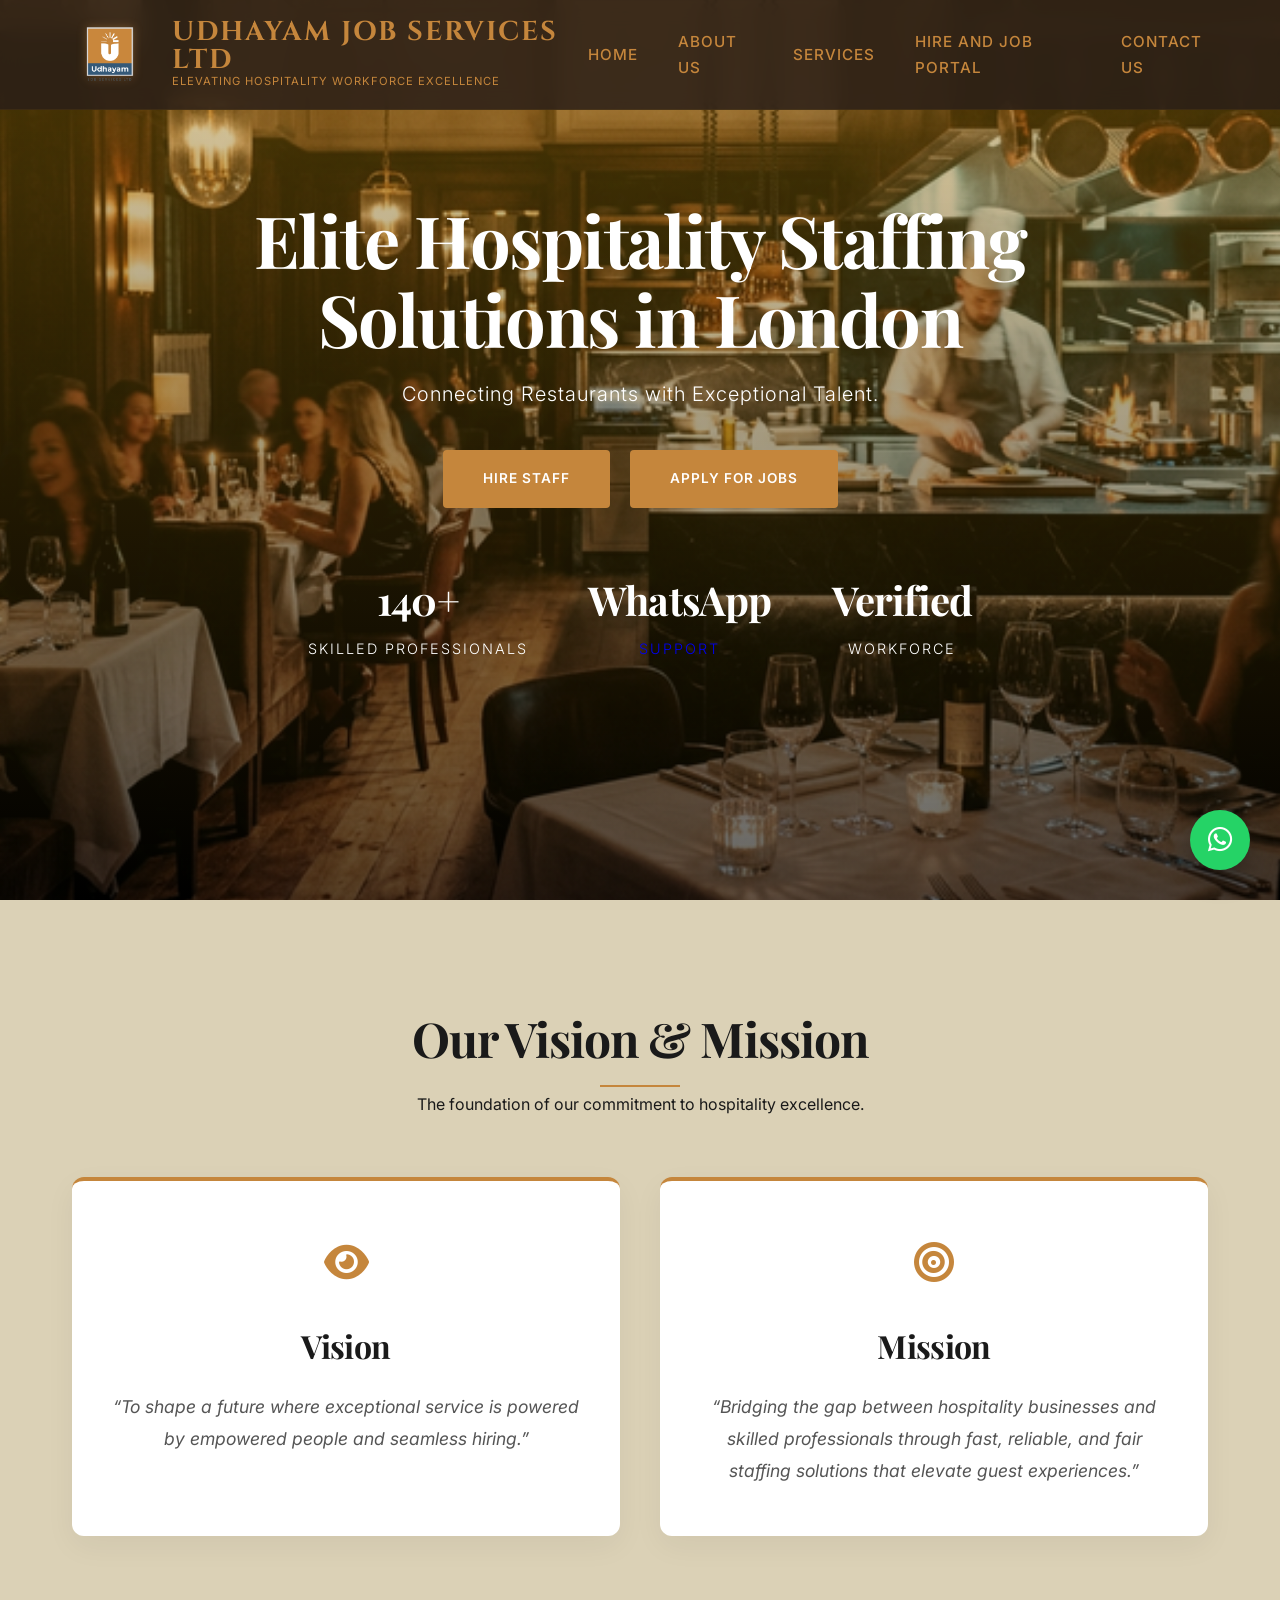
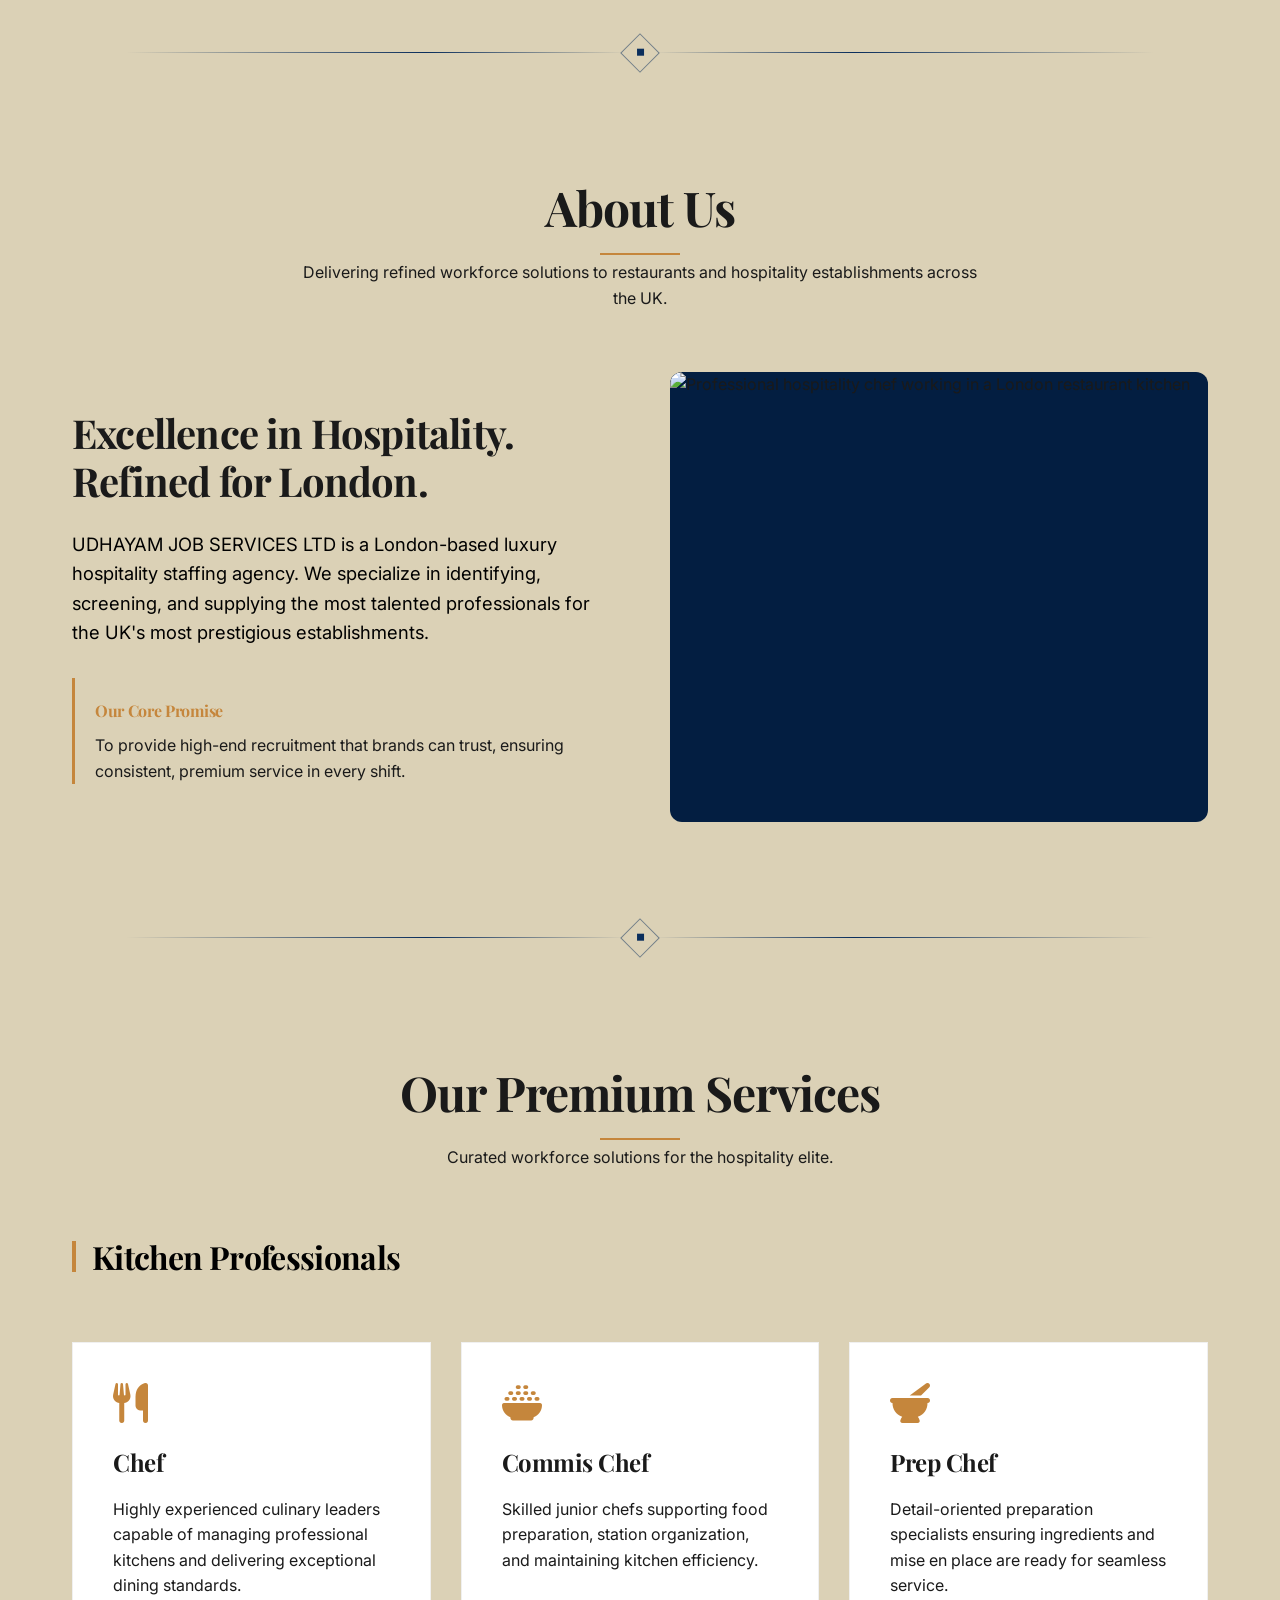
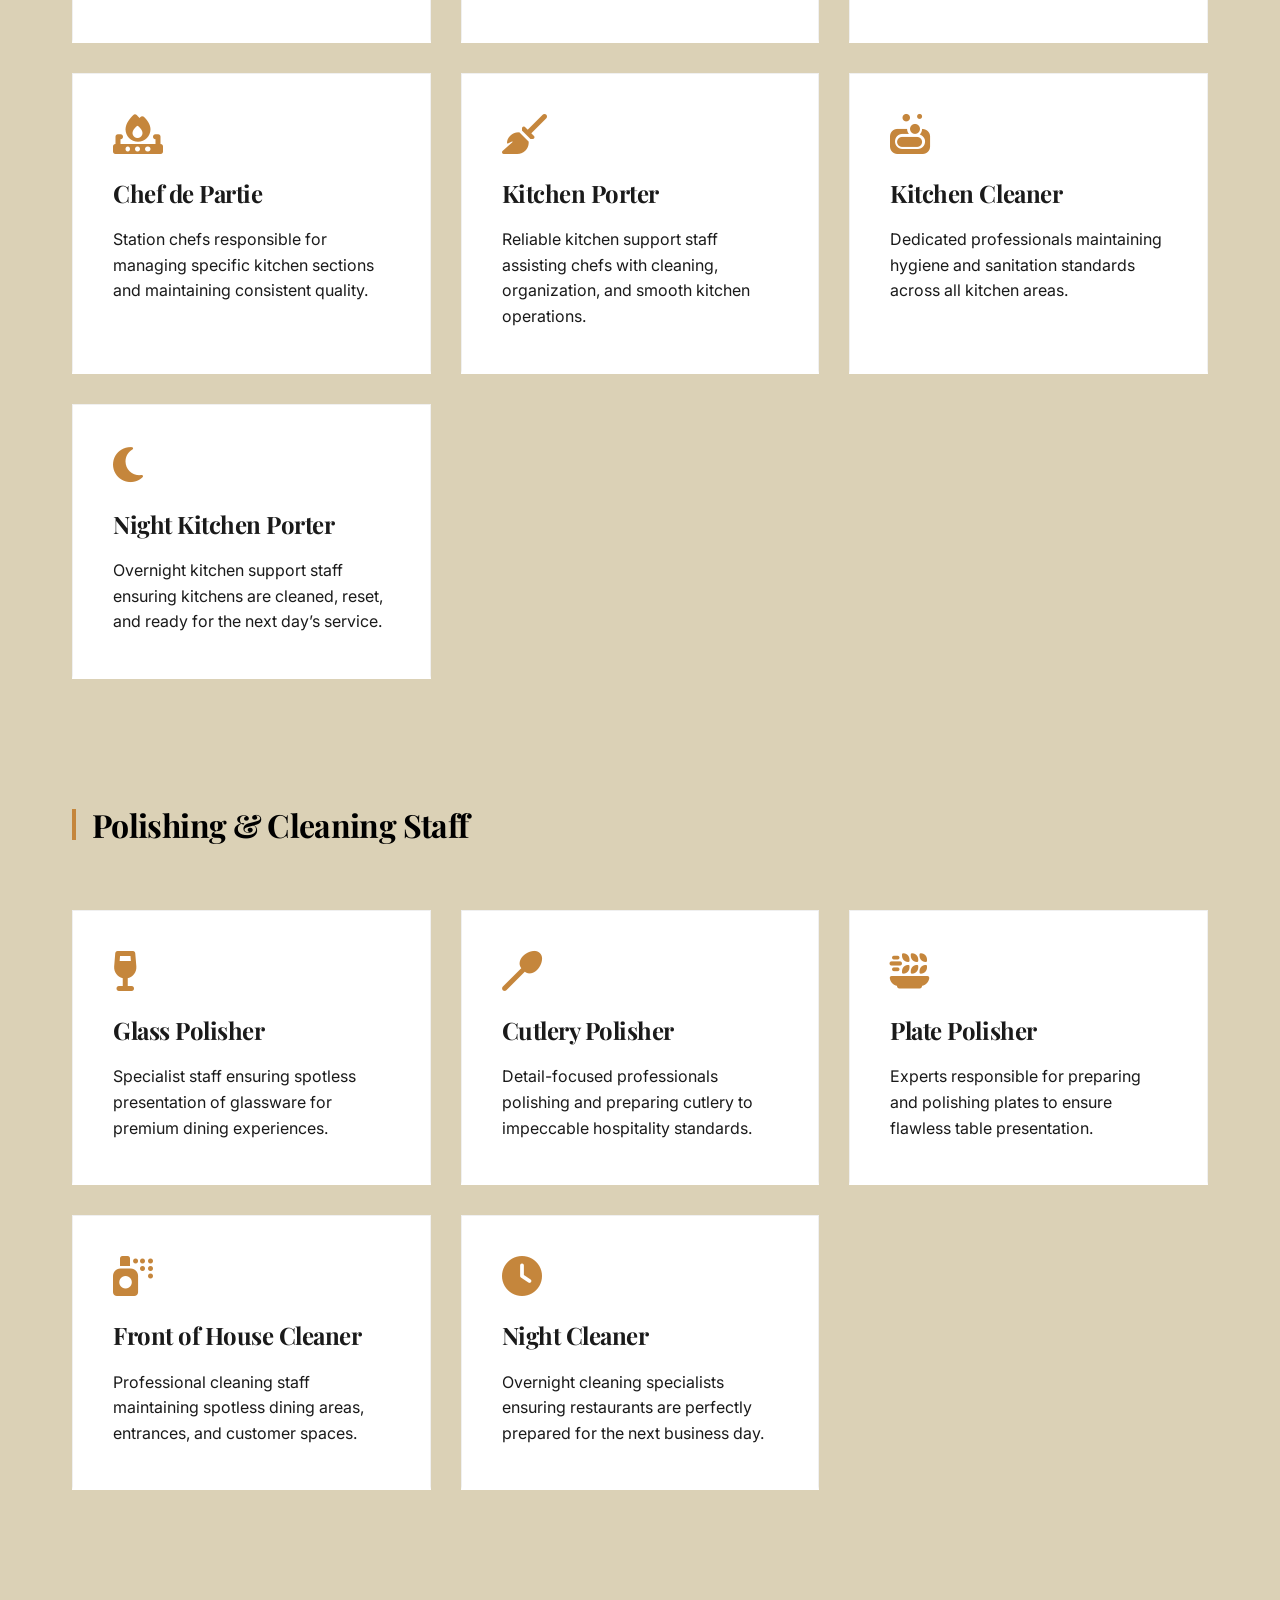
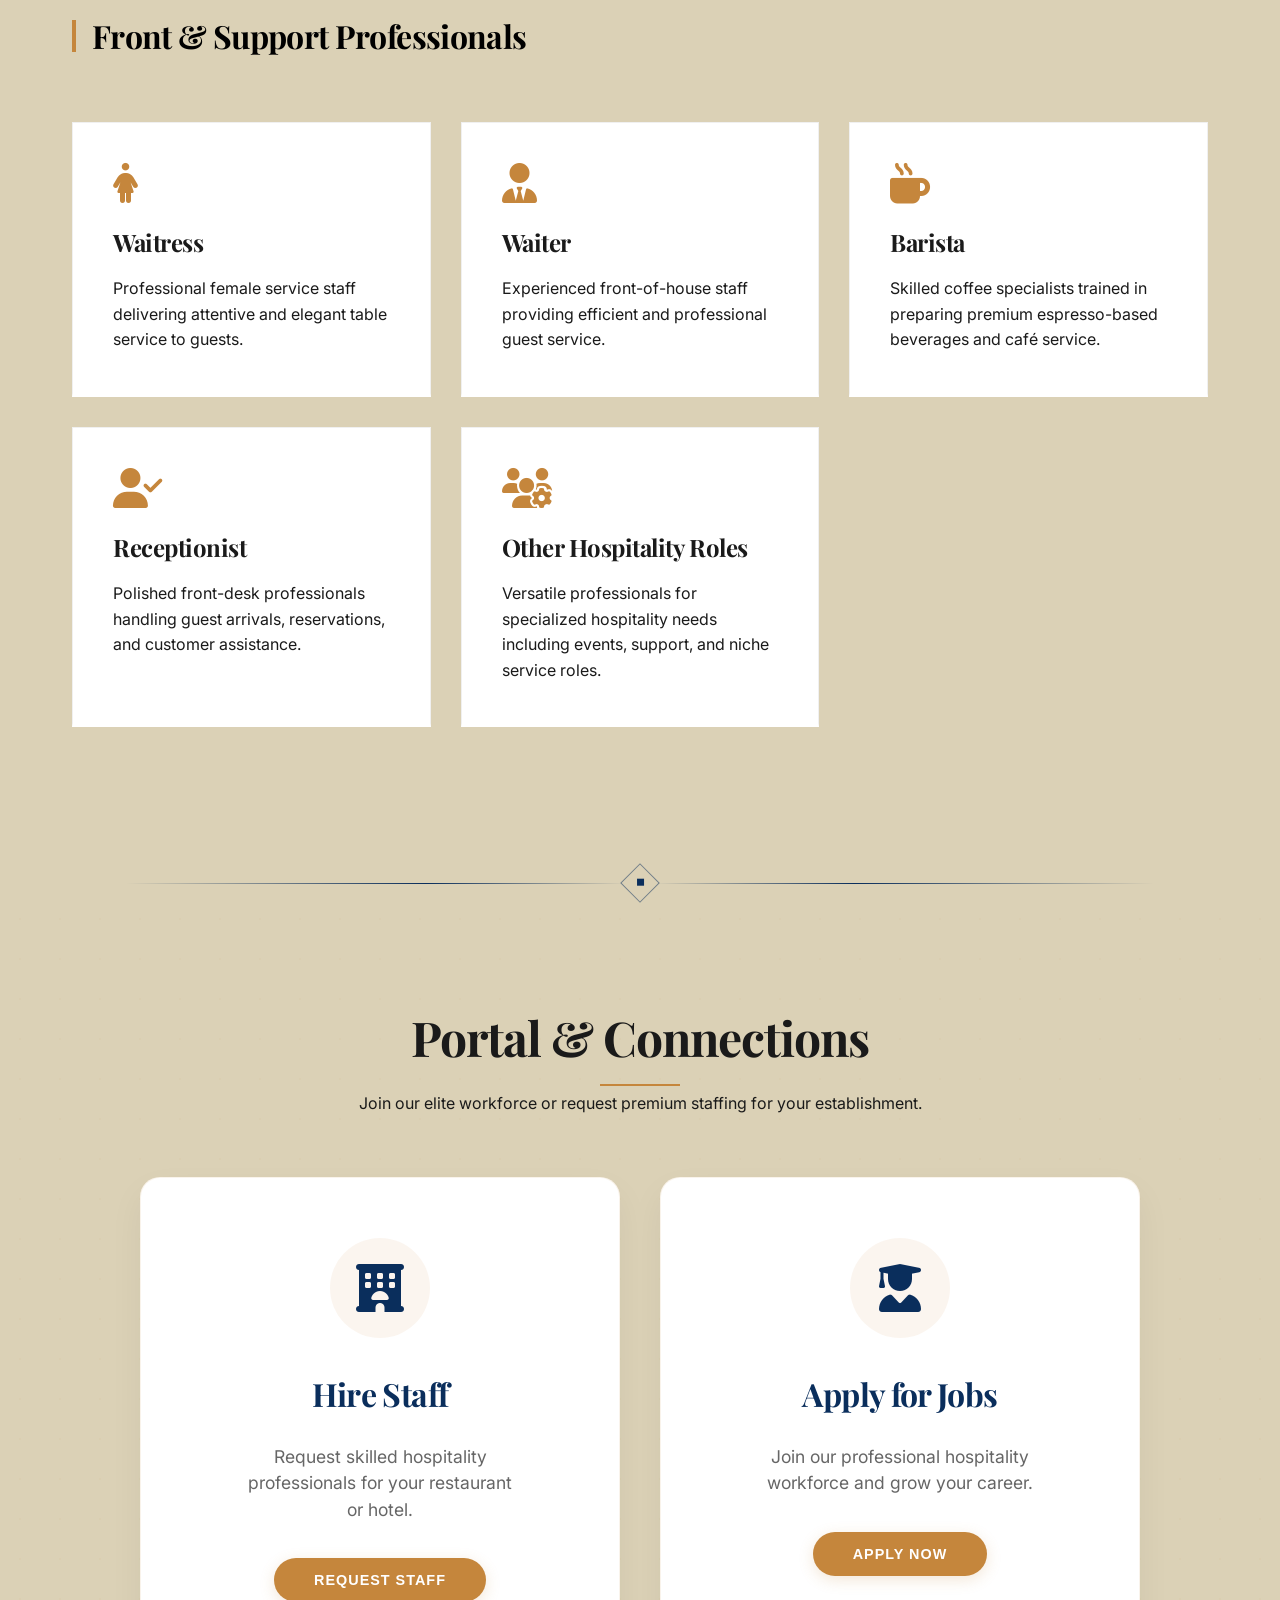
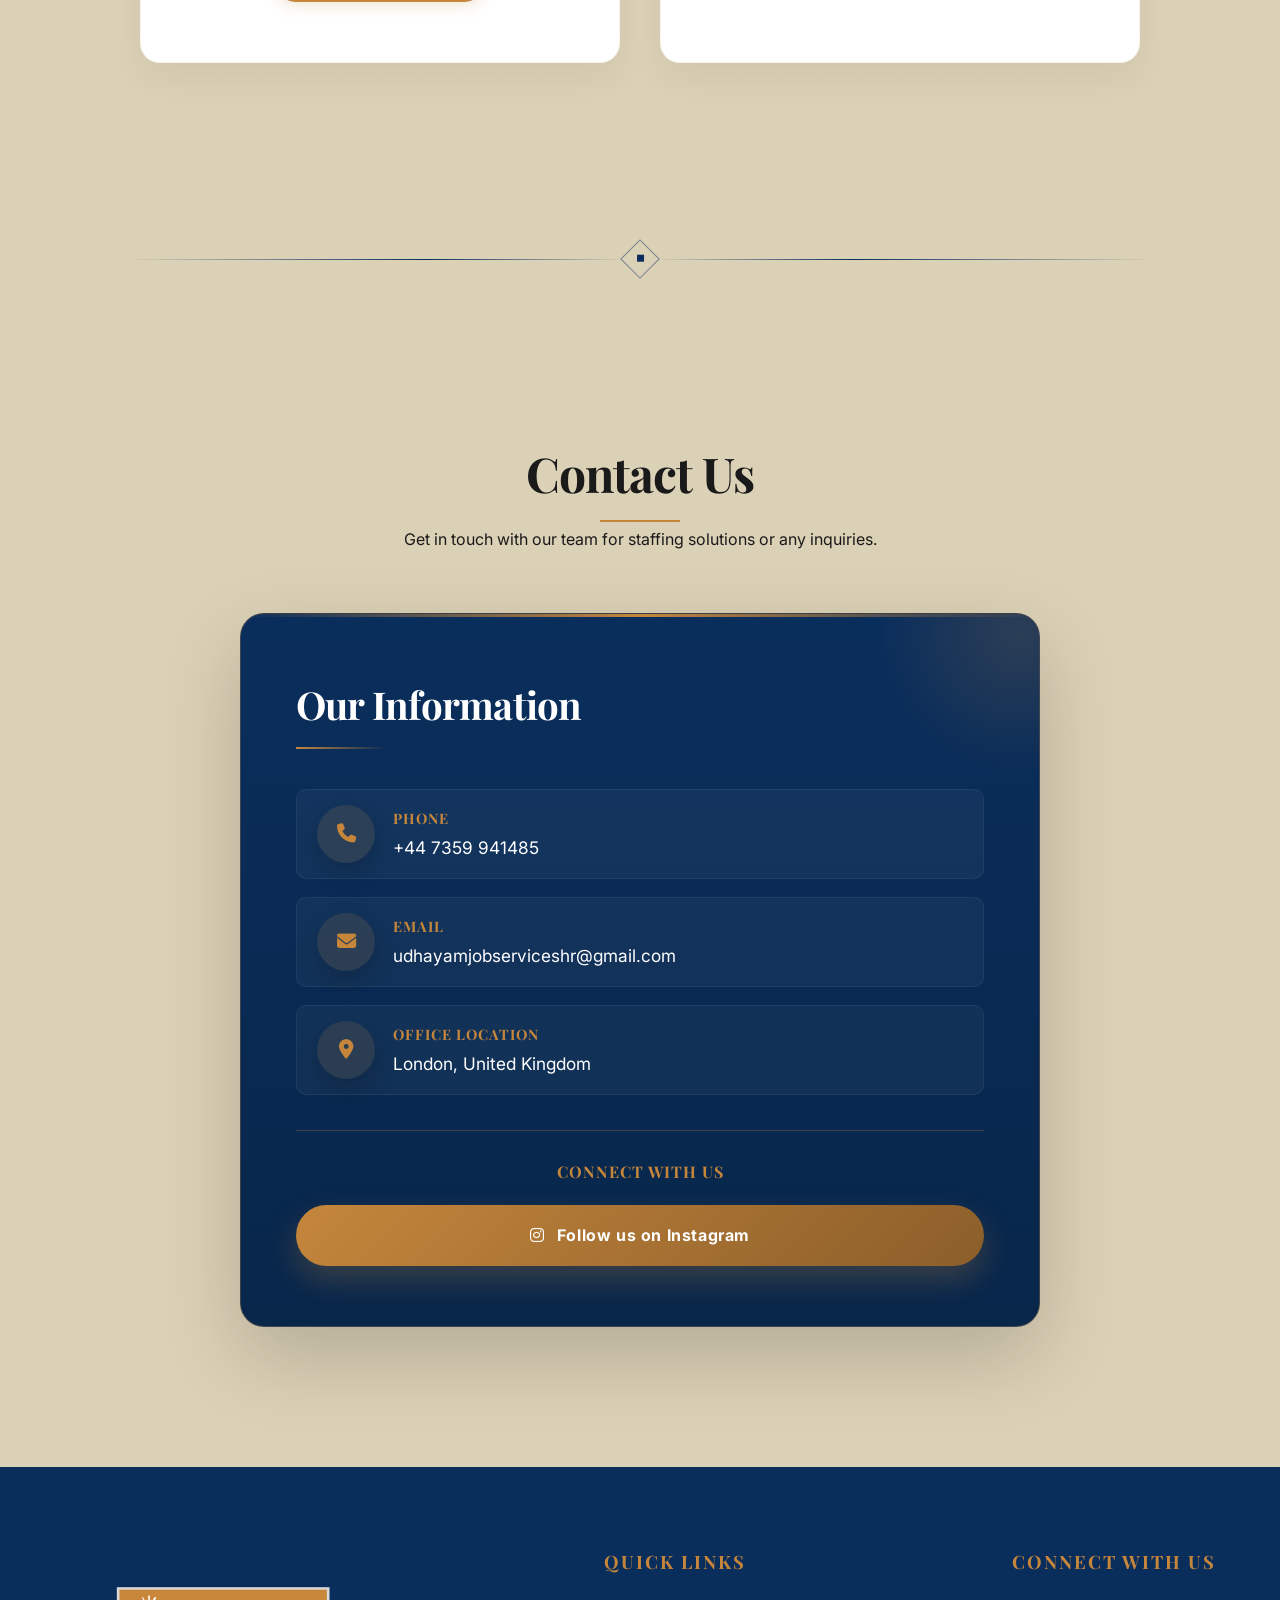
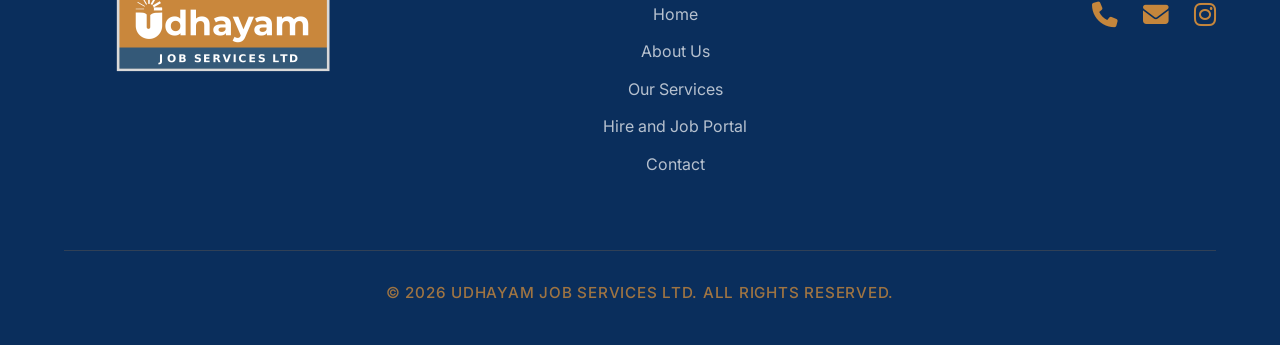
==== commit 0d6f50b2: "jkkk" ====
--- a/index.html
+++ b/index.html
@@ -187,7 +187,7 @@
 
 
     <!-- Vision & Mission Section -->
-    <section id="vision-mission" class="section-padding" style="background: #dbd1b6;">
+    <section id="vision-mission" class="section-padding" style="background: transparent;">
         <div class="container">
             <div class="section-header" data-aos="fade-up">
                 <h2 class="serif">Our Vision & Mission</h2>
@@ -236,7 +236,7 @@
                 <div data-aos="fade-right">
                     <h2 class="serif" style="font-size: 2.5rem; margin-bottom: 25px; line-height: 1.2;">Excellence in
                         Hospitality. Refined for London.</h2>
-                    <p style="font-size: 1.15rem; color: #555; margin-bottom: 30px;">UDHAYAM JOB SERVICES LTD is a
+                    <p style="font-size: 1.15rem; color: #000000; margin-bottom: 30px;">UDHAYAM JOB SERVICES LTD is a
                         London-based luxury hospitality staffing agency. We specialize in identifying, screening, and
                         supplying the most talented professionals for the UK's most prestigious establishments.</p>
                     <div style="padding-top: 20px; border-left: 3px solid #C5863C; padding-left: 20px;">
@@ -260,7 +260,7 @@
     <div class="section-divider"><span>&#9670;</span></div>
 
     <!-- Services Section -->
-    <section id="services" class="section-padding" style="background: #dbd1b6;">
+    <section id="services" class="section-padding" style="background: transparent;">
         <div class="container">
             <div class="section-header" data-aos="fade-up">
                 <h2>Our Premium Services</h2>
@@ -403,7 +403,7 @@
     <div class="section-divider"><span>&#9670;</span></div>
 
     <!-- Job Portal Section -->
-    <section id="portal" class="section-padding" style="background: #dbd1b6;">
+    <section id="portal" class="section-padding" style="background: transparent;">
         <div class="portal-bg-zoom"></div>
         <div class="container" style="position: relative; z-index: 1;">
             <div class="section-header" data-aos="fade-up">
@@ -441,7 +441,7 @@
 
     <!-- Contact Us Section -->
     <section id="contact-us" class="section-padding contact-bg"></section>
-    <div class="container" style="background: #dbd1b6; padding-top: 60px; padding-bottom: 60px;">
+    <div class="container" style="background: transparent; padding-top: 60px; padding-bottom: 60px;">
         <div class="section-header" data-aos="fade-up">
             <h2>Contact Us</h2>
             <p>Get in touch with our team for staffing solutions or any inquiries.</p>
--- a/index.css
+++ b/index.css
@@ -30,6 +30,10 @@
 body {
   font-family: 'Inter', sans-serif;
   background-color: var(--buttermilk);
+  background-image: url('bb.png');
+  background-size: cover;
+  background-position: center;
+  background-attachment: fixed;
   color: var(--text-dark);
   line-height: 1.6;
   overflow-x: hidden;
@@ -77,11 +81,11 @@
   flex: 1;
   height: 1px;
   max-width: 500px;
-  background: linear-gradient(90deg, transparent, #C5863C 60%, transparent);
+  background: linear-gradient(90deg, transparent, #0A2E5C 60%, transparent);
 }
 
 .section-divider::after {
-  background: linear-gradient(90deg, transparent, #C5863C 60%, transparent);
+  background: linear-gradient(90deg, transparent, #0A2E5C 60%, transparent);
   transform: scaleX(-1);
 }
 
@@ -91,12 +95,12 @@
   justify-content: center;
   width: 28px;
   height: 28px;
-  color: #C5863C;
+  color: #0A2E5C;
   font-size: 0.65rem;
   flex-shrink: 0;
   transform: rotate(45deg);
-  border: 1px solid rgba(197, 134, 60, 0.5);
-  background: #dbd1b6;
+  border: 1px solid rgba(10, 46, 92, 0.5);
+  background: transparent;
 }
 
 #contact-us {
@@ -590,8 +594,7 @@
 #portal {
   position: relative;
   overflow: hidden;
-  background: var(--buttermilk);
-  /* Buttermilk base */
+  background: transparent;
 }
 
 .portal-bg-zoom {
@@ -602,8 +605,7 @@
   height: 100%;
   z-index: 0;
   pointer-events: none;
-  background: #dbd1b6;
-  animation: portalBgScale 12s ease-out forwards;
+  background: transparent;
   transform-origin: center;
 }
 
@@ -849,7 +851,7 @@
 .service-category-title {
   margin: 40px 0 20px;
   font-size: 2rem;
-  color: var(--primary);
+  color: #000000;
   position: relative;
   padding-left: 20px;
 }
@@ -1665,7 +1667,7 @@
 }
 
 .contact-bg {
-  background: #dbd1b6;
+  background: transparent;
 }
 
 .info-item h4 {
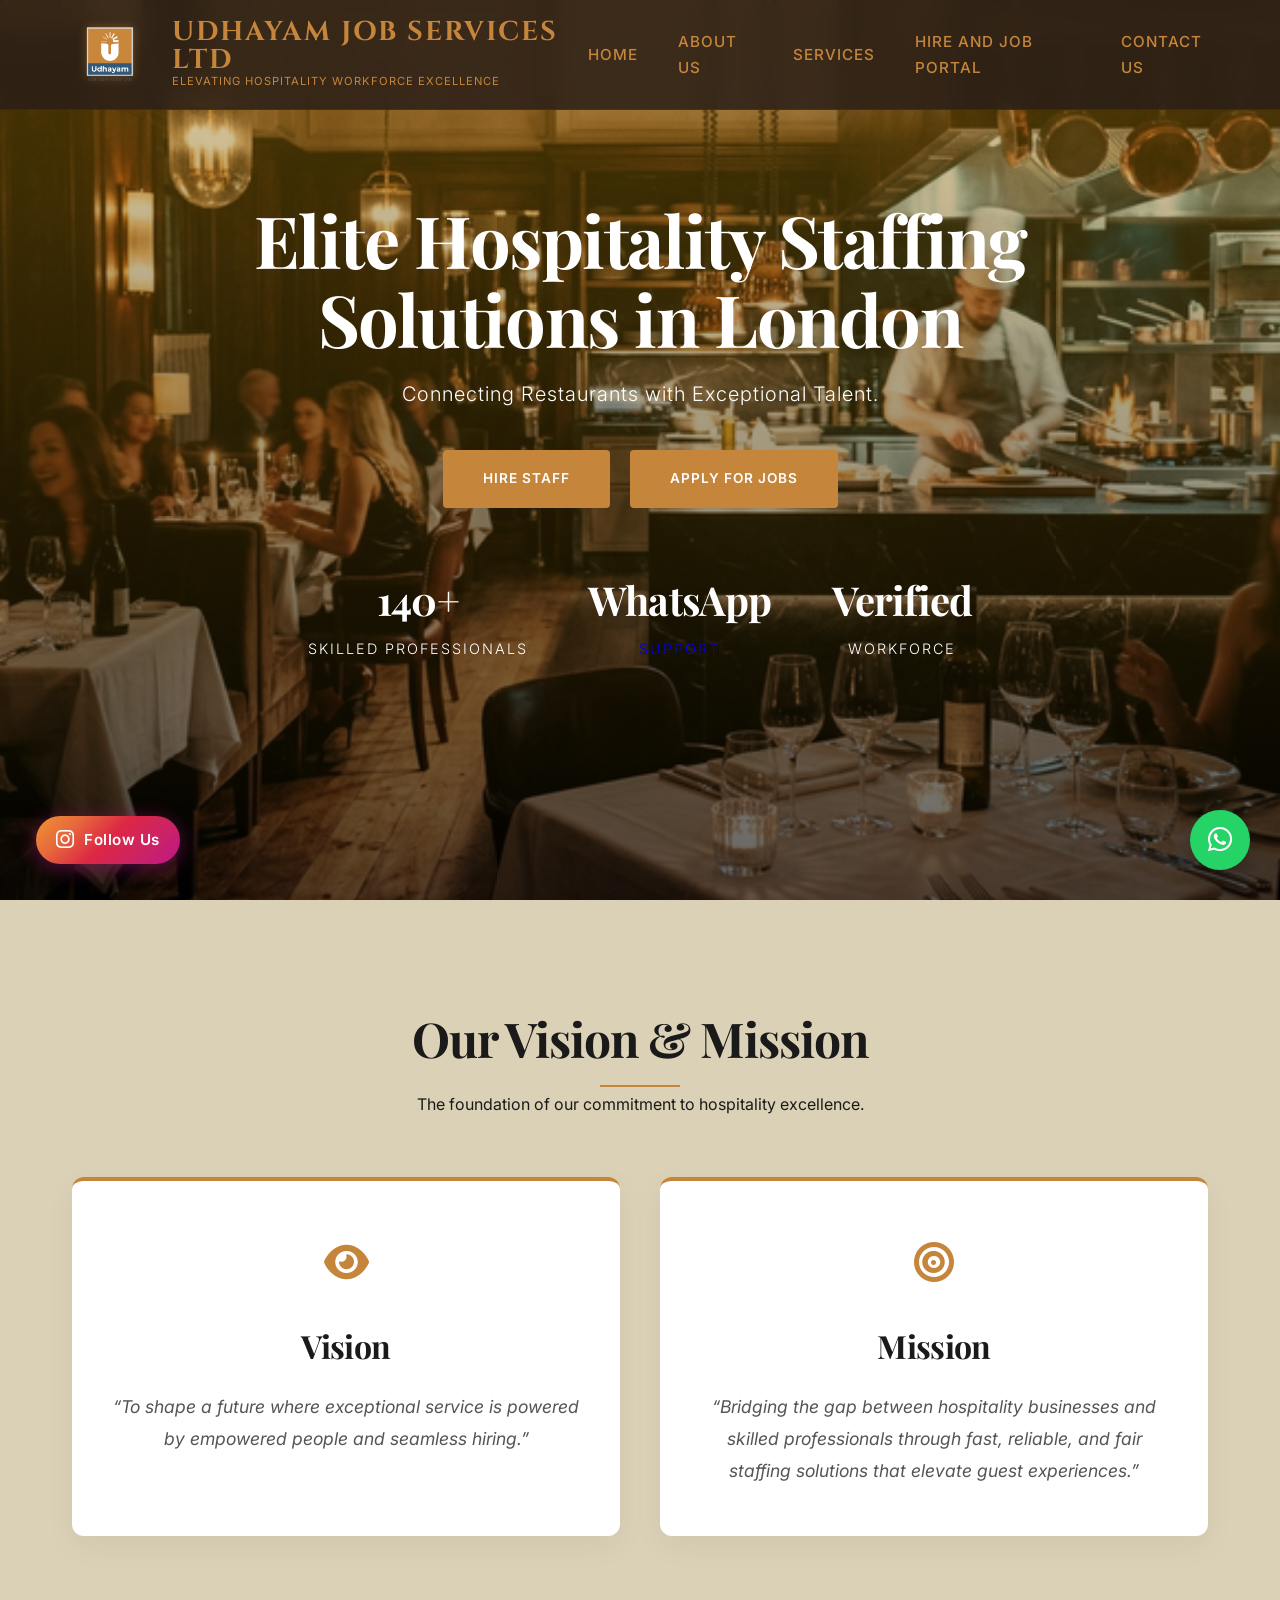
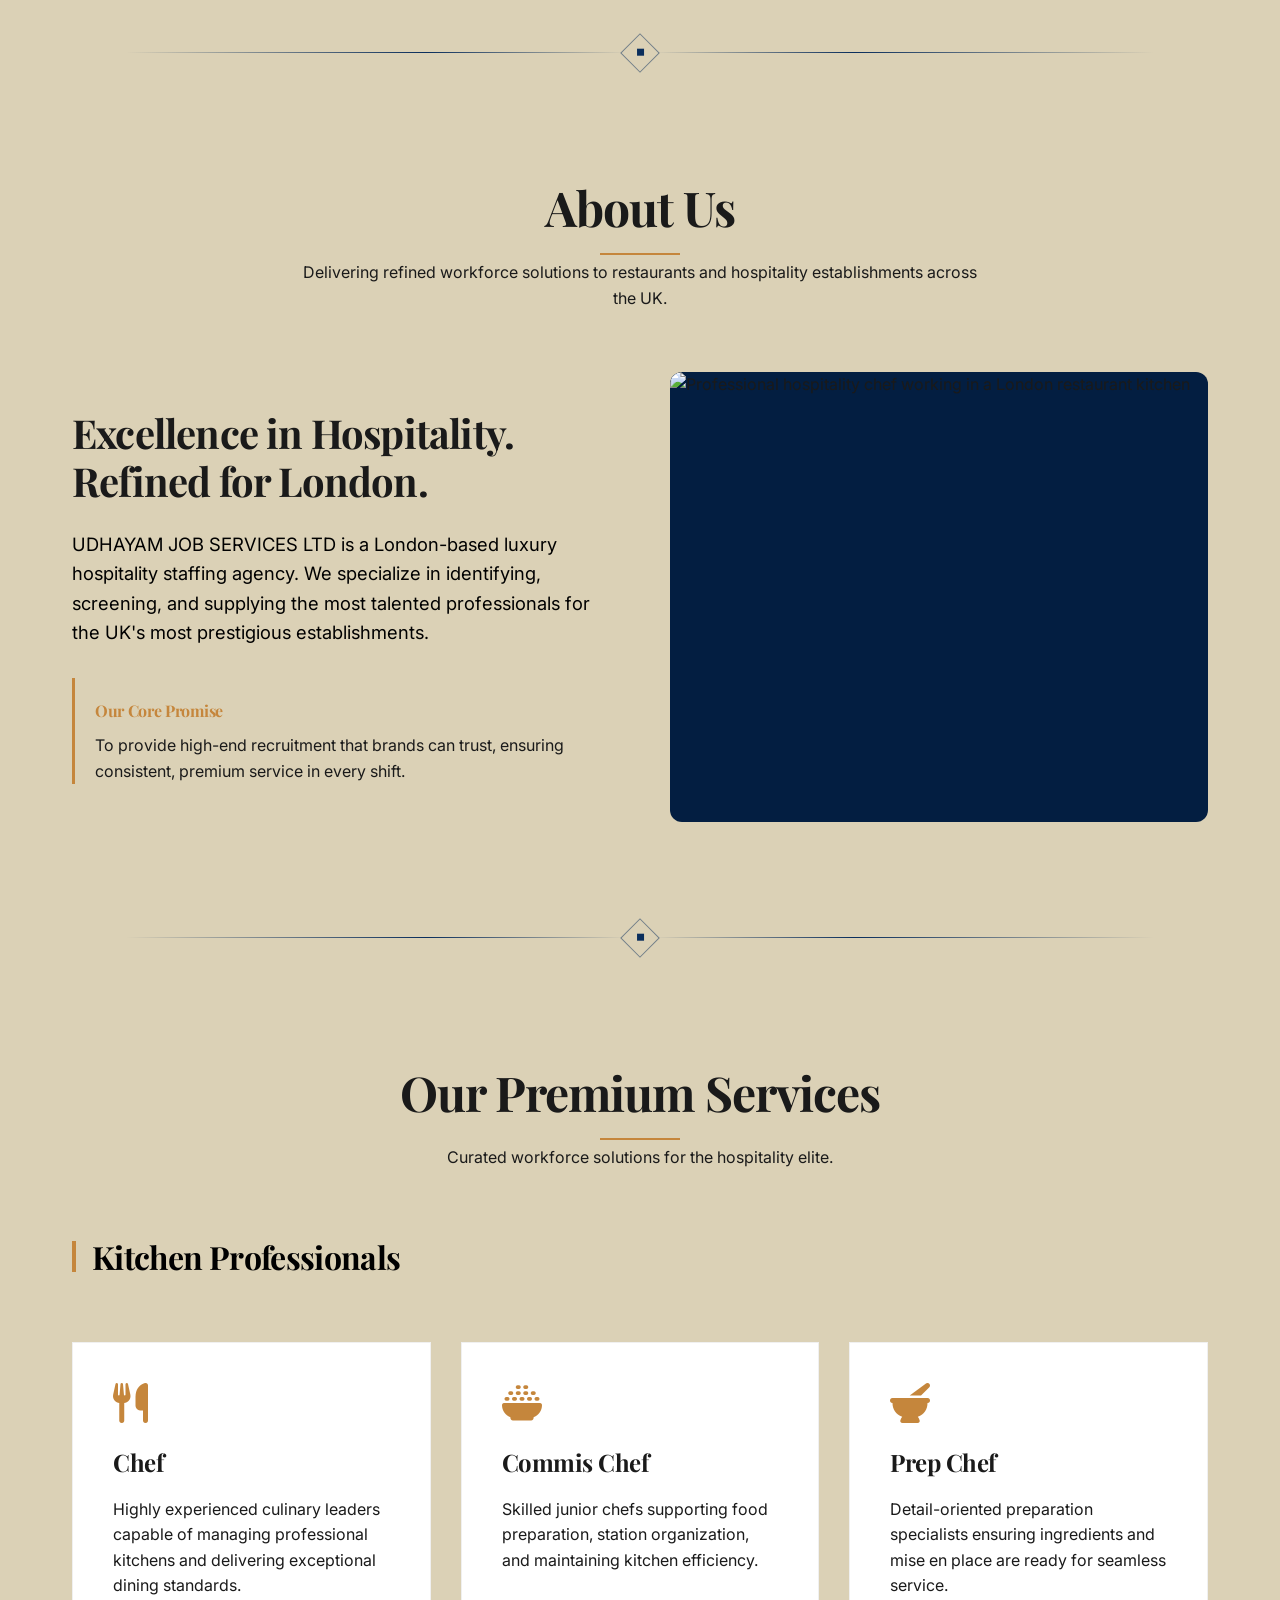
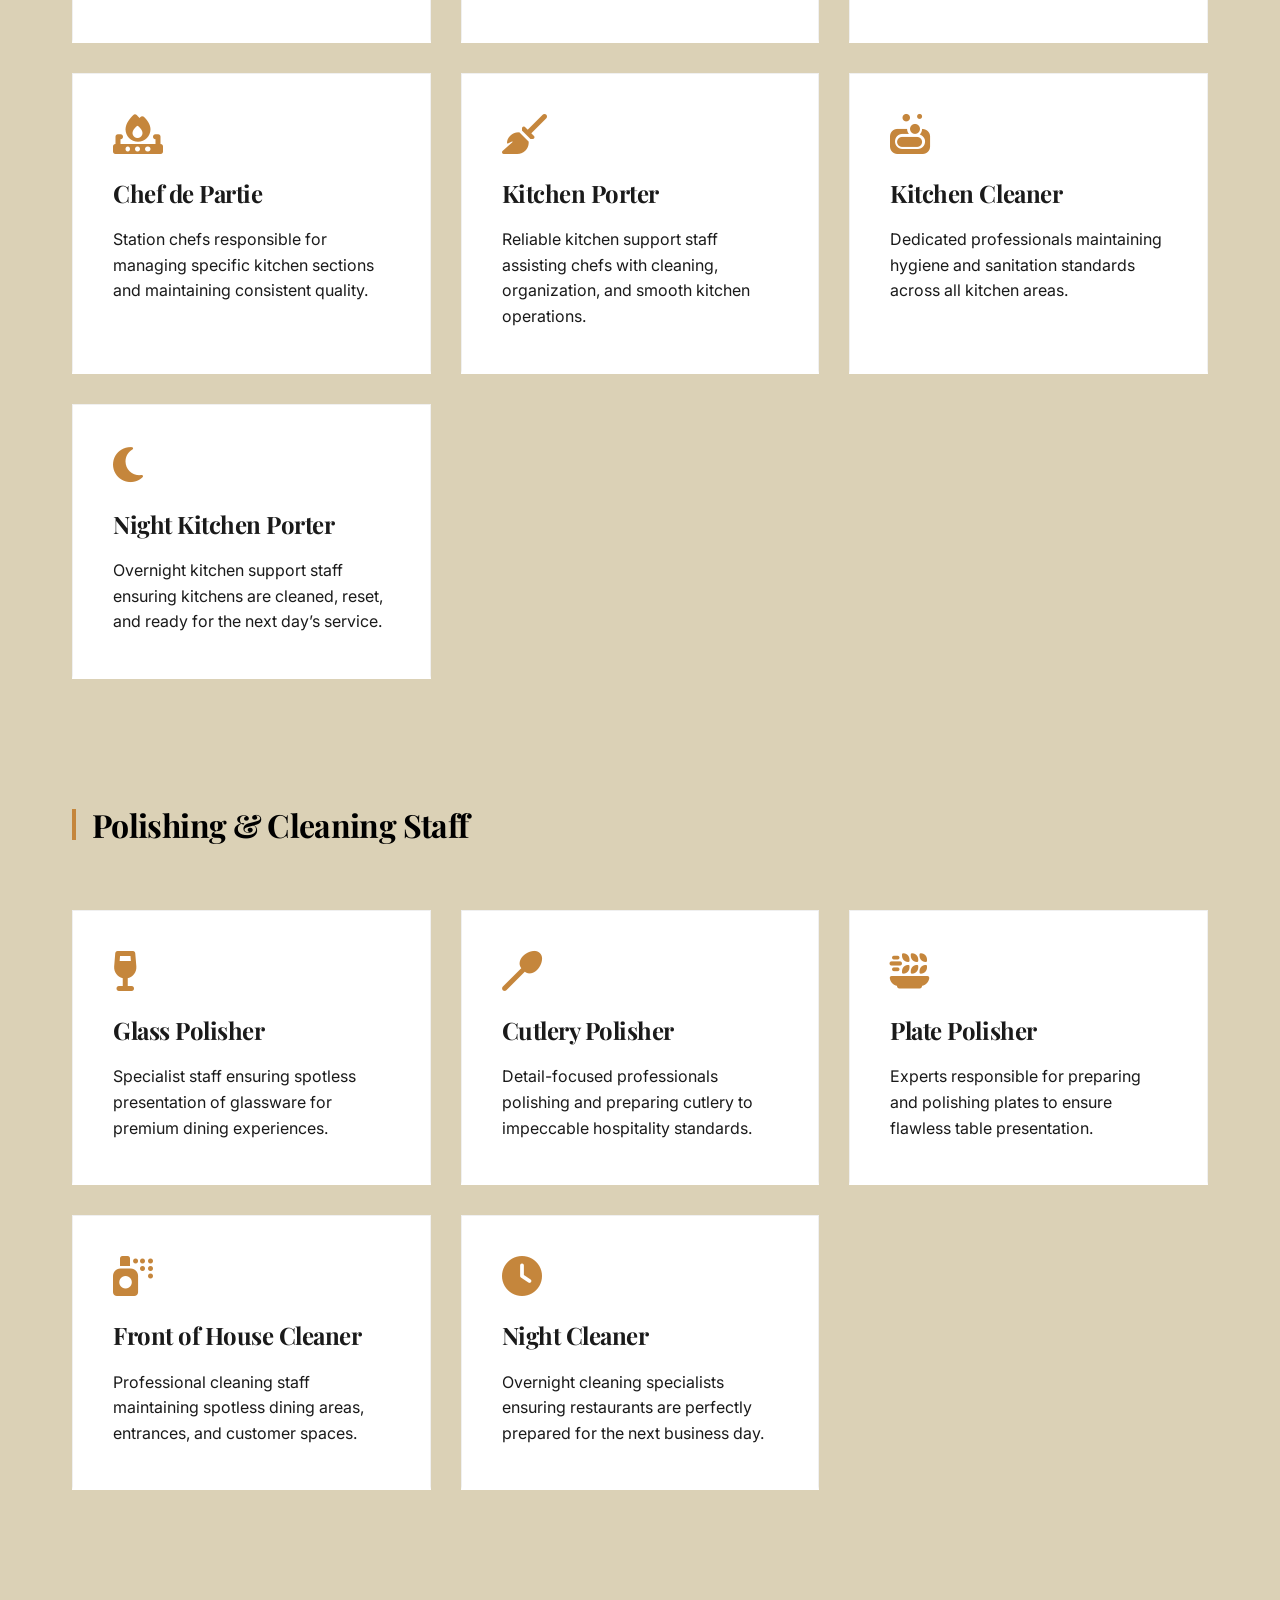
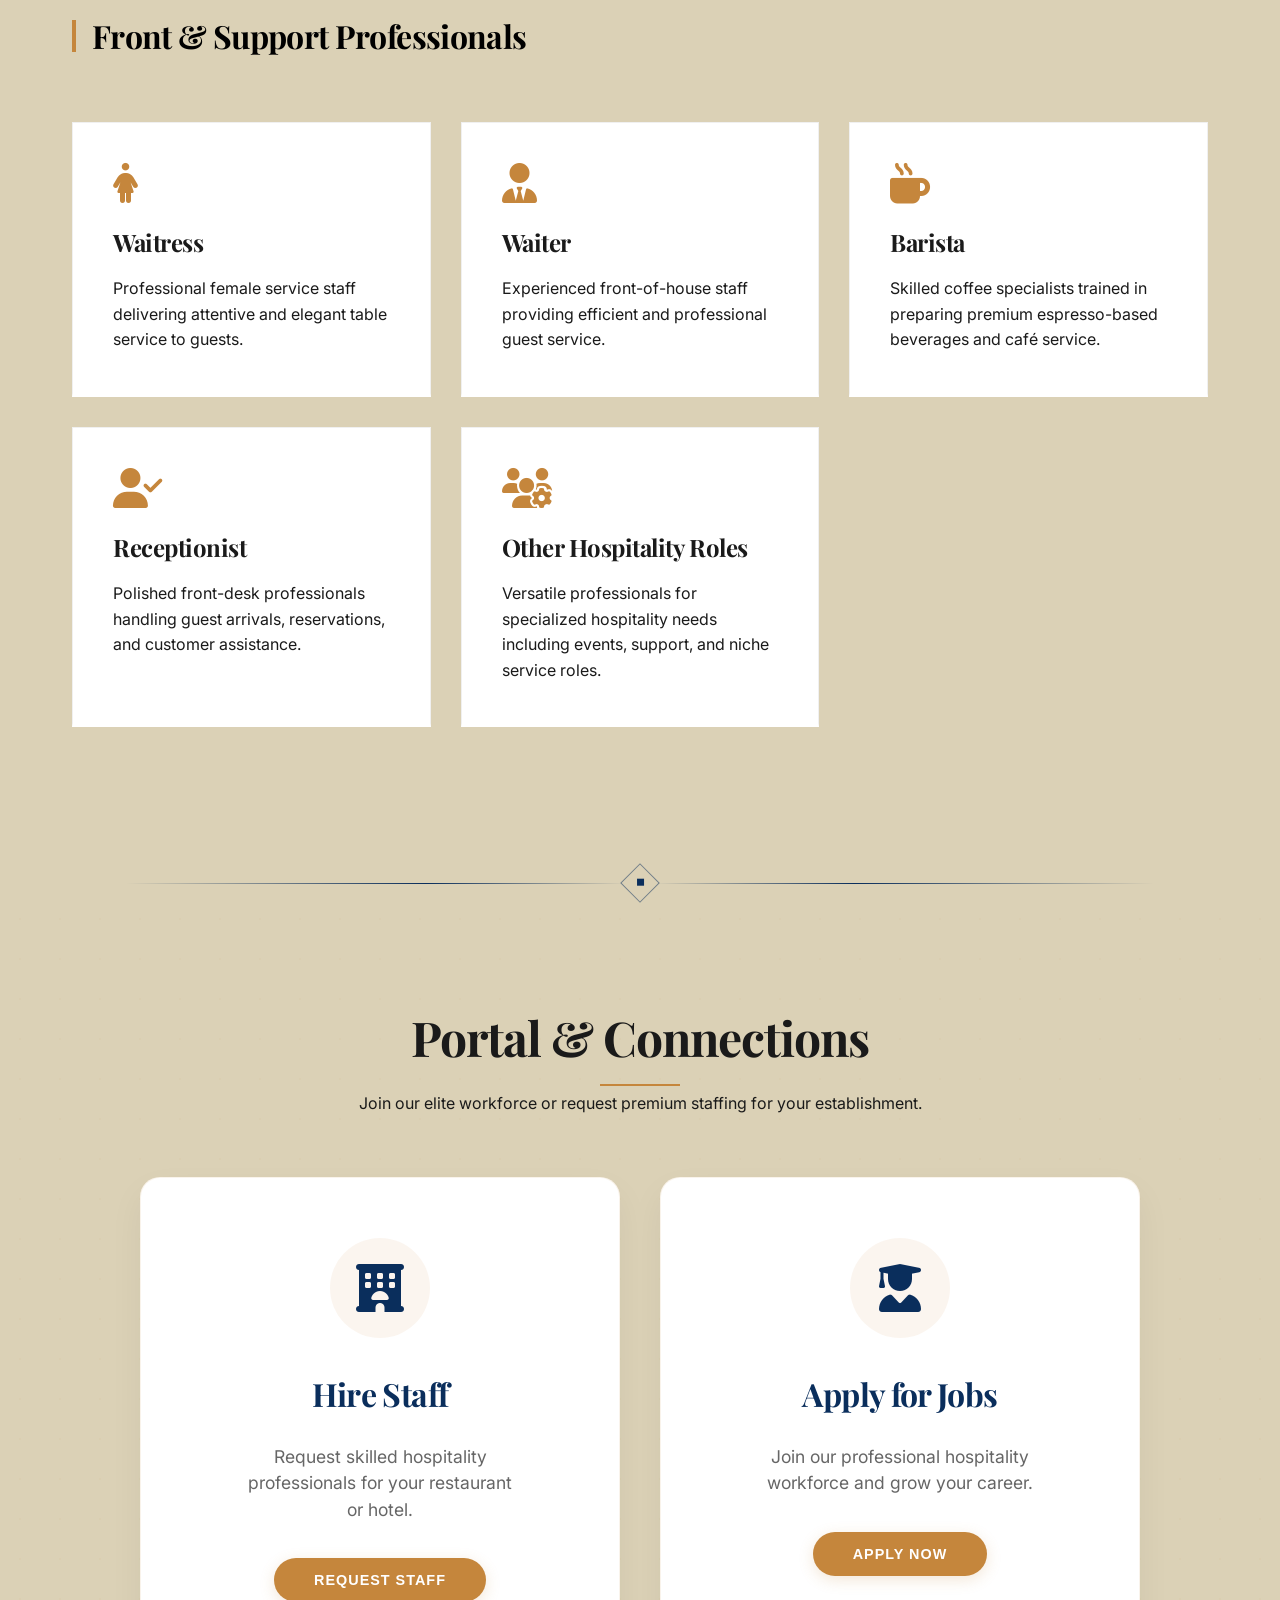
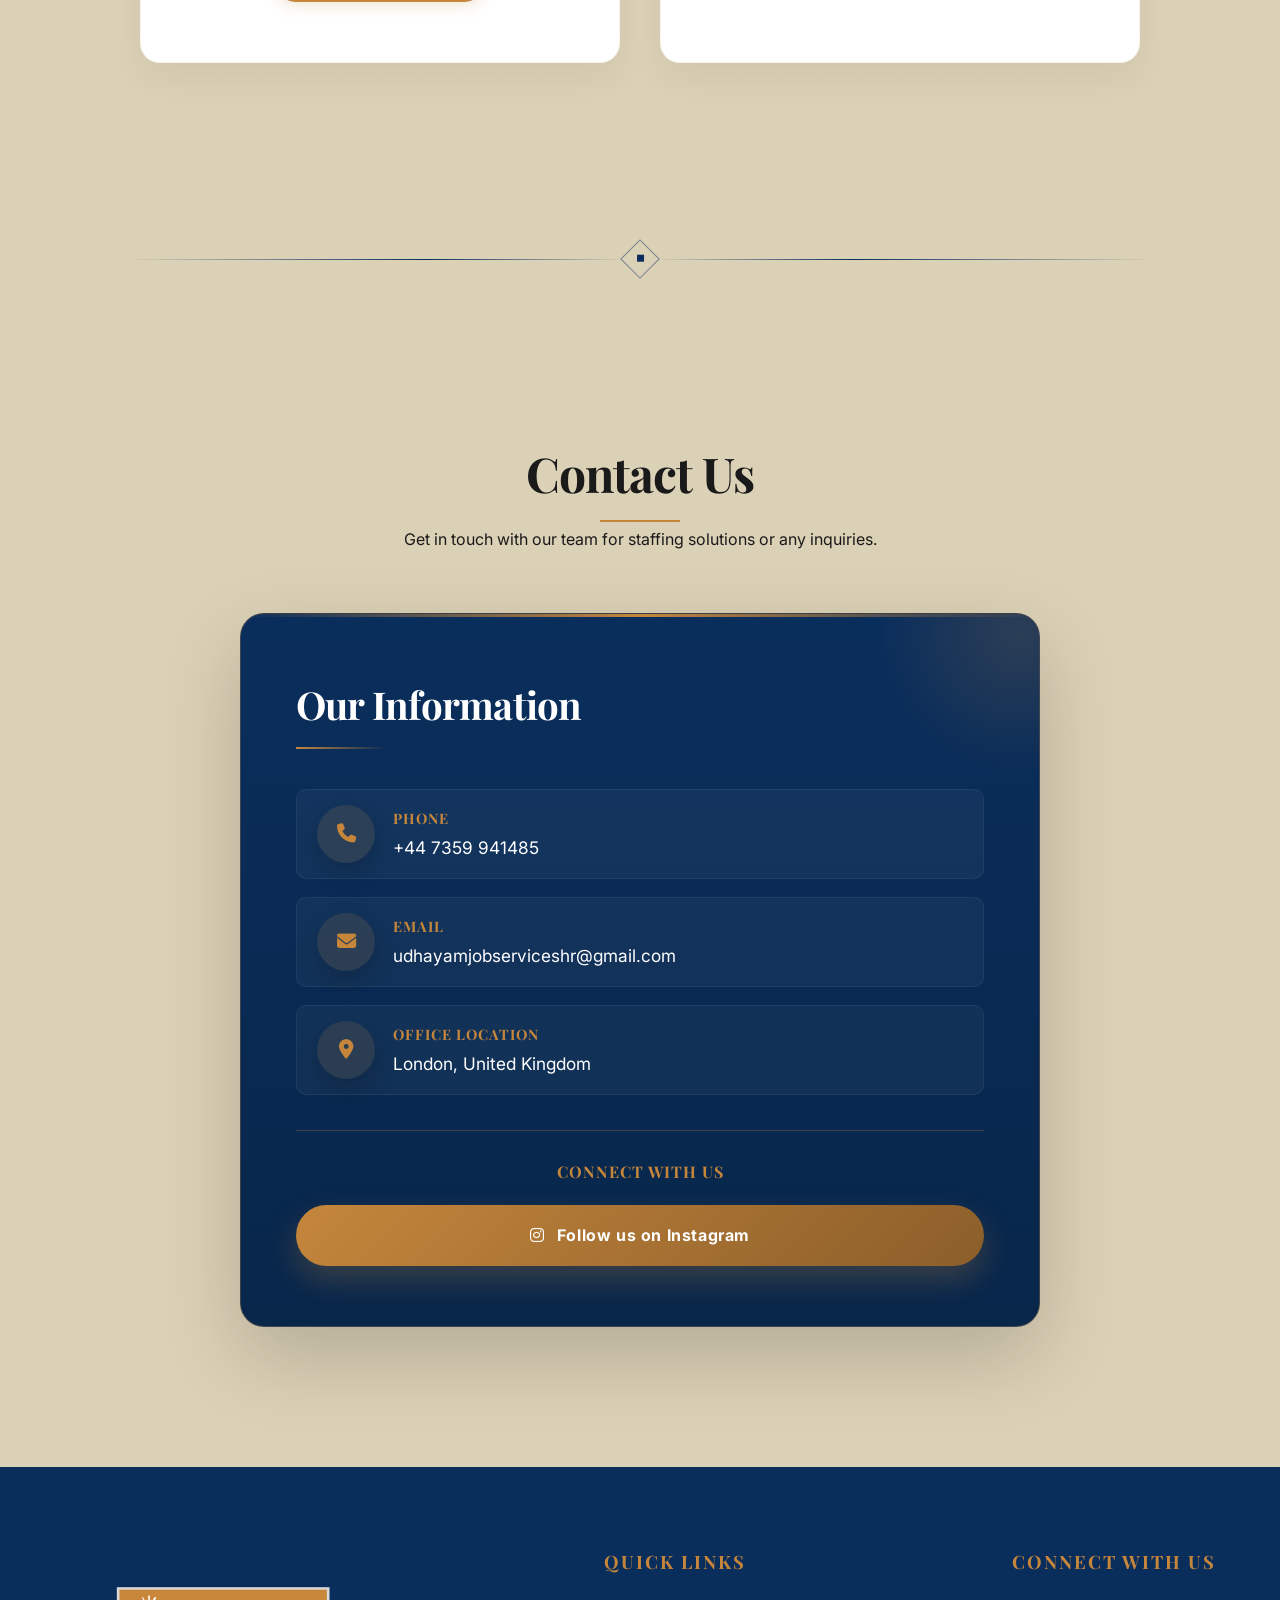
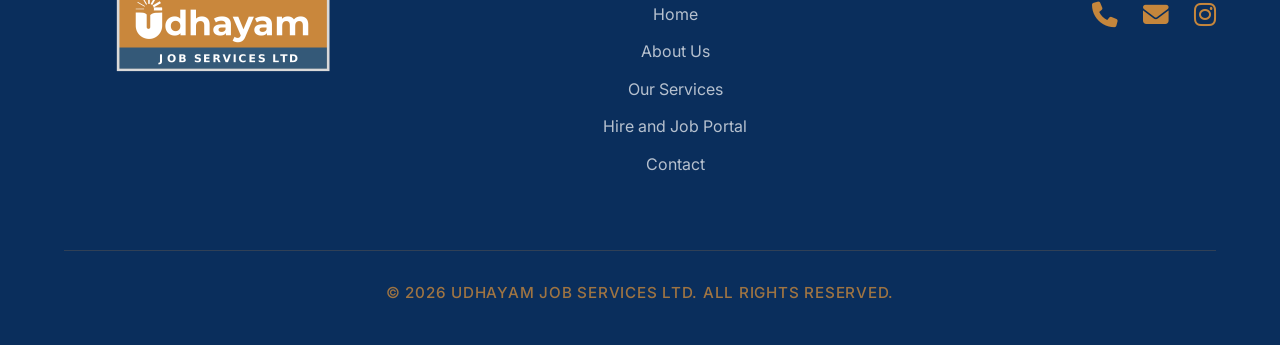
==== commit 2cd85531: "sjjjjccccccccck" ====
--- a/index.html
+++ b/index.html
@@ -79,6 +79,43 @@
     <!-- AOS Animation Library -->
     <link href="https://unpkg.com/aos@2.3.1/dist/aos.css" rel="stylesheet">
     <style>
+        /* Instagram Hero Button */
+        #hero-insta-btn {
+            position: absolute;
+            bottom: 36px;
+            left: 36px;
+            display: flex;
+            align-items: center;
+            gap: 10px;
+            background: linear-gradient(135deg, #f09433 0%, #e6683c 25%, #dc2743 50%, #cc2366 75%, #bc1888 100%);
+            color: #fff;
+            text-decoration: none;
+            padding: 12px 20px;
+            border-radius: 50px;
+            font-size: 0.95rem;
+            font-weight: 600;
+            letter-spacing: 0.03em;
+            box-shadow: 0 4px 20px rgba(188, 24, 136, 0.45);
+            transition: transform 0.25s ease, box-shadow 0.25s ease;
+            z-index: 10;
+        }
+        #hero-insta-btn i {
+            font-size: 1.3rem;
+        }
+        #hero-insta-btn:hover {
+            transform: scale(1.07) translateY(-2px);
+            box-shadow: 0 8px 28px rgba(188, 24, 136, 0.65);
+        }
+        @media (max-width: 480px) {
+            #hero-insta-btn {
+                bottom: 20px;
+                left: 16px;
+                padding: 10px 14px;
+                font-size: 0.85rem;
+            }
+            #hero-insta-btn span { display: none; }
+        }
+
         /* Vision & Mission Scroll Animation - Kept here for ease of entry tracking */
         #vision-mission .vm-card {
             opacity: 0;
@@ -181,6 +218,12 @@
                 </div>
             </div>
         </div>
+
+        <!-- Instagram CTA – bottom-left of hero -->
+        <a href="https://www.instagram.com/udhayamjobservices" id="hero-insta-btn" target="_blank" rel="noopener noreferrer" aria-label="Follow us on Instagram">
+            <i class="fab fa-instagram"></i>
+            <span>Follow Us</span>
+        </a>
     </section>
 
     <!-- Divider -->
